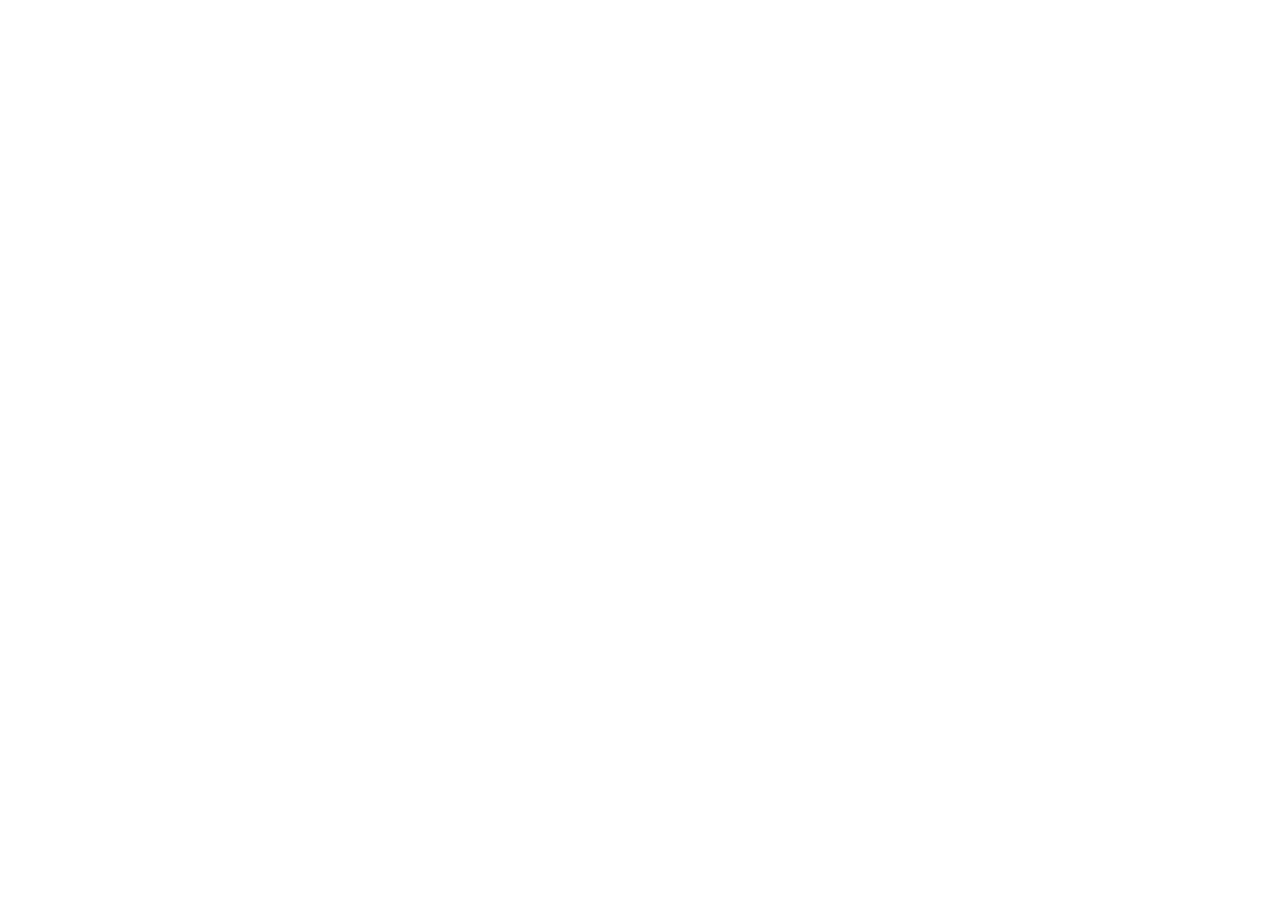
==== index.html @ 88edb633 "Deploy d139bd2" ====
<!doctype html>
<html lang="en">
  <head>
    <meta name="robots" content="noindex, nofollow" />
    <meta charset="UTF-8" />
    <meta name="viewport" content="width=device-width, initial-scale=1.0, viewport-fit=cover" />
    <title>Foster Connect</title>
    <meta
      name="description"
      content="Verified local support for current and former foster youth in Alameda and Contra Costa County — housing, money, school, work, health, and someone to talk to."
    />
    <meta name="theme-color" content="#14322F" />

    <link rel="icon" href="/foster-connect/favicon.svg" type="image/svg+xml" />
    <link rel="apple-touch-icon" href="/foster-connect/favicon.svg" />

    <meta property="og:type" content="website" />
    <meta property="og:title" content="Foster Connect" />
    <meta
      property="og:description"
      content="Verified local support for current and former foster youth. Find what you need, and make a plan that fits your life."
    />
    <meta name="twitter:card" content="summary" />

    <link rel="preconnect" href="https://fonts.googleapis.com" />
    <link rel="preconnect" href="https://fonts.gstatic.com" crossorigin />
    <link
      href="https://fonts.googleapis.com/css2?family=Source+Serif+4:opsz,wght@8..60,600;8..60,700&family=Source+Sans+3:wght@400;500;600;700&family=IBM+Plex+Mono:wght@400;500&display=swap"
      rel="stylesheet"
    />
    <script type="module" crossorigin src="/foster-connect/assets/index-BmGKFUj4.js"></script>
    <link rel="stylesheet" crossorigin href="/foster-connect/assets/index-D9oQ05jF.css">
  </head>
  <body>
    <div id="root-container">
      <div id="root"></div>
    </div>
  </body>
</html>
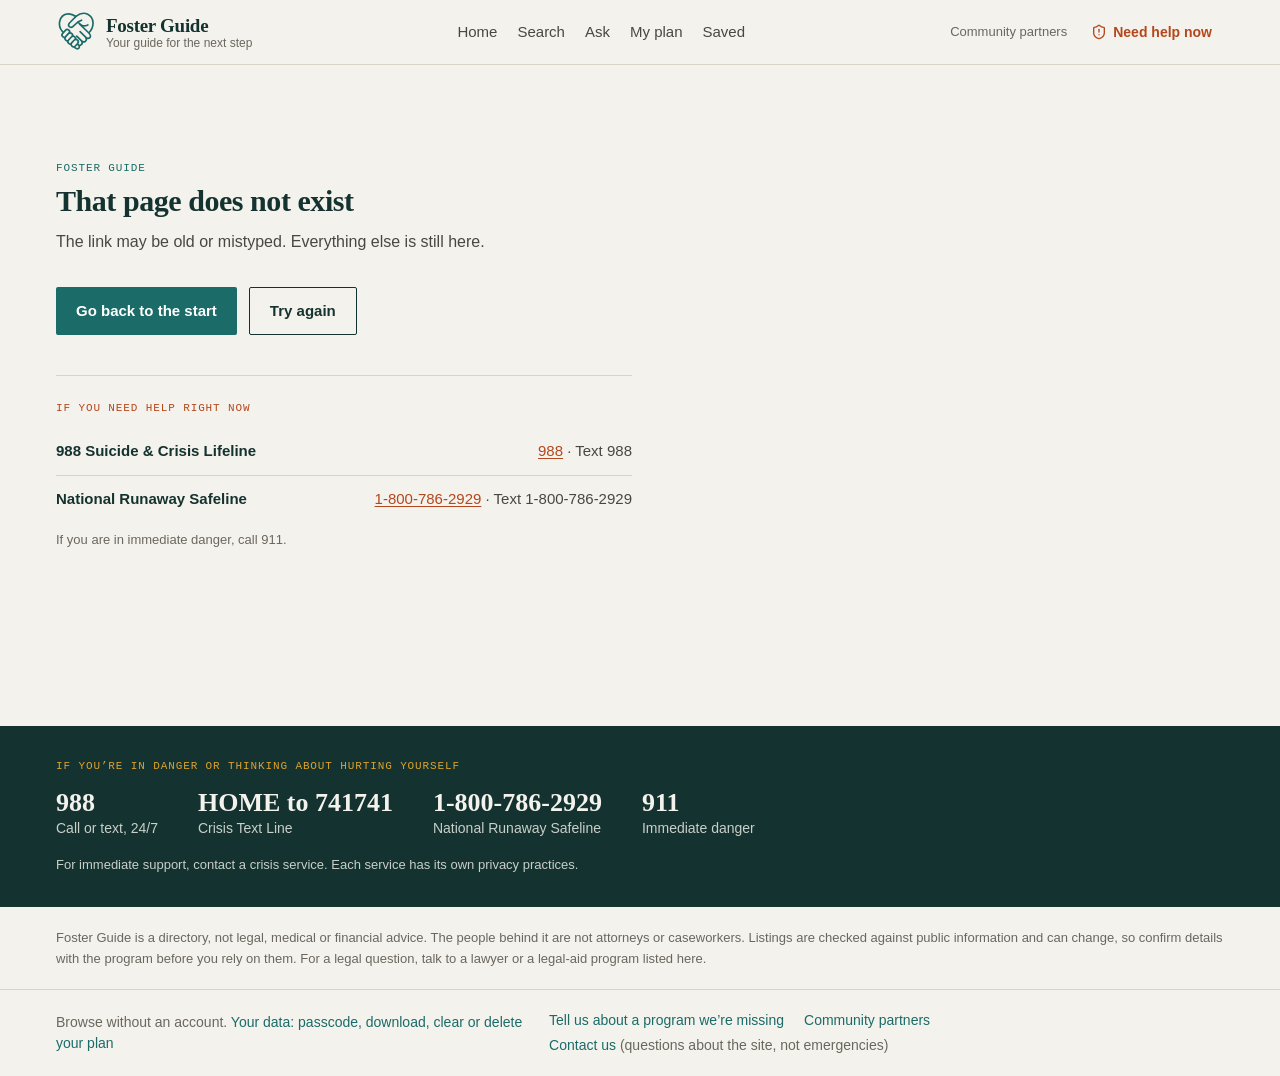
==== commit 65209ff2: "Deploy d40e3b9" ====
--- a/index.html
+++ b/index.html
@@ -1,26 +1,31 @@
 <!doctype html>
 <html lang="en">
   <head>
-    <meta name="robots" content="noindex, nofollow" />
+    <meta http-equiv="Content-Security-Policy" content="default-src 'self'; script-src 'self'; style-src 'self' 'unsafe-inline' https://fonts.googleapis.com; font-src 'self' https://fonts.gstatic.com; img-src 'self' data:; connect-src 'self' https://foster-connect-api.onrender.com; base-uri 'self'; form-action 'self'; object-src 'none'" />
+    <meta name="referrer" content="strict-origin-when-cross-origin" />
     <meta charset="UTF-8" />
     <meta name="viewport" content="width=device-width, initial-scale=1.0, viewport-fit=cover" />
-    <title>Foster Connect</title>
+    <title>Foster Guide — your guide to foster youth resources in the East Bay</title>
     <meta
       name="description"
-      content="Verified local support for current and former foster youth in Alameda and Contra Costa County — housing, money, school, work, health, and someone to talk to."
+      content="Explore local support for current and former foster youth in Alameda and Contra Costa County — housing, money, school, work, health, and someone to talk to."
     />
     <meta name="theme-color" content="#14322F" />
 
-    <link rel="icon" href="/foster-connect/favicon.svg" type="image/svg+xml" />
-    <link rel="apple-touch-icon" href="/foster-connect/favicon.svg" />
+    <link rel="icon" href="/favicon.svg" type="image/svg+xml" />
+    <link rel="apple-touch-icon" href="/favicon.svg" />
 
     <meta property="og:type" content="website" />
-    <meta property="og:title" content="Foster Connect" />
+    <meta property="og:title" content="Foster Guide — support for your next step" />
     <meta
       property="og:description"
-      content="Verified local support for current and former foster youth. Find what you need, and make a plan that fits your life."
+      content="Explore local support for current and former foster youth. Find what you need, and make a plan that fits your life."
     />
-    <meta name="twitter:card" content="summary" />
+    <meta property="og:image" content="https://fosterguide.org/social-card.jpg" />
+    <meta property="og:image:width" content="1200" />
+    <meta property="og:image:height" content="630" />
+    <meta name="twitter:card" content="summary_large_image" />
+    <link rel="canonical" href="https://fosterguide.org/" />
 
     <link rel="preconnect" href="https://fonts.googleapis.com" />
     <link rel="preconnect" href="https://fonts.gstatic.com" crossorigin />
@@ -28,8 +33,8 @@
       href="https://fonts.googleapis.com/css2?family=Source+Serif+4:opsz,wght@8..60,600;8..60,700&family=Source+Sans+3:wght@400;500;600;700&family=IBM+Plex+Mono:wght@400;500&display=swap"
       rel="stylesheet"
     />
-    <script type="module" crossorigin src="/foster-connect/assets/index-BmGKFUj4.js"></script>
-    <link rel="stylesheet" crossorigin href="/foster-connect/assets/index-D9oQ05jF.css">
+    <script type="module" crossorigin src="/assets/index-xhFcfAII.js"></script>
+    <link rel="stylesheet" crossorigin href="/assets/index-ZvveApN-.css">
   </head>
   <body>
     <div id="root-container">
--- a/assets/index-ZvveApN-.css
+++ b/assets/index-ZvveApN-.css
@@ -0,0 +1 @@
+@layer properties{@supports (((-webkit-hyphens:none)) and (not (margin-trim:inline))) or ((-moz-orient:inline) and (not (color:rgb(from red r g b)))){*,:before,:after,::backdrop{--tw-translate-x:0;--tw-translate-y:0;--tw-translate-z:0;--tw-rotate-x:initial;--tw-rotate-y:initial;--tw-rotate-z:initial;--tw-skew-x:initial;--tw-skew-y:initial;--tw-space-y-reverse:0;--tw-divide-y-reverse:0;--tw-border-style:solid;--tw-leading:initial;--tw-font-weight:initial;--tw-tracking:initial;--tw-ordinal:initial;--tw-slashed-zero:initial;--tw-numeric-figure:initial;--tw-numeric-spacing:initial;--tw-numeric-fraction:initial;--tw-shadow:0 0 #0000;--tw-shadow-color:initial;--tw-shadow-alpha:100%;--tw-inset-shadow:0 0 #0000;--tw-inset-shadow-color:initial;--tw-inset-shadow-alpha:100%;--tw-ring-color:initial;--tw-ring-shadow:0 0 #0000;--tw-inset-ring-color:initial;--tw-inset-ring-shadow:0 0 #0000;--tw-ring-inset:initial;--tw-ring-offset-width:0px;--tw-ring-offset-color:#fff;--tw-ring-offset-shadow:0 0 #0000;--tw-outline-style:solid;--tw-blur:initial;--tw-brightness:initial;--tw-contrast:initial;--tw-grayscale:initial;--tw-hue-rotate:initial;--tw-invert:initial;--tw-opacity:initial;--tw-saturate:initial;--tw-sepia:initial;--tw-drop-shadow:initial;--tw-drop-shadow-color:initial;--tw-drop-shadow-alpha:100%;--tw-drop-shadow-size:initial;--tw-duration:initial;--tw-ease:initial;--tw-content:"";--tw-animation-delay:0s;--tw-animation-direction:normal;--tw-animation-duration:initial;--tw-animation-fill-mode:none;--tw-animation-iteration-count:1;--tw-enter-blur:0;--tw-enter-opacity:1;--tw-enter-rotate:0;--tw-enter-scale:1;--tw-enter-translate-x:0;--tw-enter-translate-y:0;--tw-exit-blur:0;--tw-exit-opacity:1;--tw-exit-rotate:0;--tw-exit-scale:1;--tw-exit-translate-x:0;--tw-exit-translate-y:0}}}@layer theme{:root,:host{--color-black:#000;--color-white:#fff;--spacing:.25rem;--container-sm:24rem;--container-md:28rem;--container-lg:32rem;--container-xl:36rem;--text-xs:.75rem;--text-xs--line-height:calc(1 / .75);--text-sm:.875rem;--text-sm--line-height:calc(1.25 / .875);--text-base:1rem;--text-base--line-height: 1.5 ;--text-lg:1.125rem;--text-lg--line-height:calc(1.75 / 1.125);--font-weight-normal:400;--font-weight-medium:500;--font-weight-semibold:600;--font-weight-bold:700;--tracking-tight:-.025em;--tracking-normal:0em;--tracking-wide:.025em;--tracking-widest:.1em;--leading-tight:1.25;--leading-snug:1.375;--leading-relaxed:1.625;--radius-xs:.125rem;--radius-2xl:1rem;--ease-in-out:cubic-bezier(.4, 0, .2, 1);--animate-spin:spin 1s linear infinite;--animate-pulse:pulse 2s cubic-bezier(.4, 0, .6, 1) infinite;--aspect-video:16 / 9;--default-transition-duration:.15s;--default-transition-timing-function:cubic-bezier(.4, 0, .2, 1);--default-font-family:"Source Sans 3", "Helvetica Neue", Arial, ui-sans-serif, sans-serif;--default-mono-font-family:"IBM Plex Mono", "SF Mono", Menlo, monospace;--color-border:var(--border);--color-ground:var(--ground)}}@layer base{*,:after,:before,::backdrop{box-sizing:border-box;border:0 solid;margin:0;padding:0}::file-selector-button{box-sizing:border-box;border:0 solid;margin:0;padding:0}html,:host{-webkit-text-size-adjust:100%;tab-size:4;line-height:1.5;font-family:var(--default-font-family,ui-sans-serif, system-ui, sans-serif, "Apple Color Emoji", "Segoe UI Emoji", "Segoe UI Symbol", "Noto Color Emoji");font-feature-settings:var(--default-font-feature-settings,normal);font-variation-settings:var(--default-font-variation-settings,normal);-webkit-tap-highlight-color:transparent}hr{height:0;color:inherit;border-top-width:1px}abbr:where([title]){-webkit-text-decoration:underline dotted;text-decoration:underline dotted}h1,h2,h3,h4,h5,h6{font-size:inherit;font-weight:inherit}a{color:inherit;-webkit-text-decoration:inherit;text-decoration:inherit}b,strong{font-weight:bolder}code,kbd,samp,pre{font-family:var(--default-mono-font-family,ui-monospace, SFMono-Regular, Menlo, Monaco, Consolas, "Liberation Mono", "Courier New", monospace);font-feature-settings:var(--default-mono-font-feature-settings,normal);font-variation-settings:var(--default-mono-font-variation-settings,normal);font-size:1em}small{font-size:80%}sub,sup{vertical-align:baseline;font-size:75%;line-height:0;position:relative}sub{bottom:-.25em}sup{top:-.5em}table{text-indent:0;border-color:inherit;border-collapse:collapse}:-moz-focusring{outline:auto}progress{vertical-align:baseline}summary{display:list-item}ol,ul,menu{list-style:none}img,svg,video,canvas,audio,iframe,embed,object{vertical-align:middle;display:block}img,video{max-width:100%;height:auto}button,input,select,optgroup,textarea{font:inherit;font-feature-settings:inherit;font-variation-settings:inherit;letter-spacing:inherit;color:inherit;opacity:1;background-color:#0000;border-radius:0}::file-selector-button{font:inherit;font-feature-settings:inherit;font-variation-settings:inherit;letter-spacing:inherit;color:inherit;opacity:1;background-color:#0000;border-radius:0}:where(select:is([multiple],[size])) optgroup{font-weight:bolder}:where(select:is([multiple],[size])) optgroup option{padding-inline-start:20px}::file-selector-button{margin-inline-end:4px}::placeholder{opacity:1}@supports (not ((-webkit-appearance:-apple-pay-button))) or (contain-intrinsic-size:1px){::placeholder{color:currentColor}@supports (color:color-mix(in lab,red,red)){::placeholder{color:color-mix(in oklab,currentcolor 50%,transparent)}}}textarea{resize:vertical}::-webkit-search-decoration{-webkit-appearance:none}::-webkit-date-and-time-value{min-height:1lh;text-align:inherit}::-webkit-datetime-edit{display:inline-flex}::-webkit-datetime-edit-fields-wrapper{padding:0}::-webkit-datetime-edit{padding-block:0}::-webkit-datetime-edit-year-field{padding-block:0}::-webkit-datetime-edit-month-field{padding-block:0}::-webkit-datetime-edit-day-field{padding-block:0}::-webkit-datetime-edit-hour-field{padding-block:0}::-webkit-datetime-edit-minute-field{padding-block:0}::-webkit-datetime-edit-second-field{padding-block:0}::-webkit-datetime-edit-millisecond-field{padding-block:0}::-webkit-datetime-edit-meridiem-field{padding-block:0}::-webkit-calendar-picker-indicator{line-height:1}:-moz-ui-invalid{box-shadow:none}button,input:where([type=button],[type=reset],[type=submit]){appearance:button}::file-selector-button{appearance:button}::-webkit-inner-spin-button{height:auto}::-webkit-outer-spin-button{height:auto}[hidden]:where(:not([hidden=until-found])){display:none!important}*{border-color:var(--border);outline-color:var(--ring)}@supports (color:color-mix(in lab,red,red)){*{outline-color:color-mix(in oklab,var(--ring) 50%,transparent)}}html{color-scheme:light}html.dark{color-scheme:dark}body{background-color:var(--background);color:var(--foreground);-webkit-font-smoothing:antialiased;-moz-osx-font-smoothing:grayscale;font-family:"Source Sans 3",Helvetica Neue,Arial,sans-serif;font-size:16px;line-height:1.5}h1,h2,h3,h4,h5,h6{letter-spacing:-.015em;color:var(--ink);text-wrap:pretty;font-family:"Source Serif 4",Georgia,serif;font-weight:700;line-height:1.08}input,textarea,select{font-size:16px}.tabular{font-variant-numeric:tabular-nums}}@layer components;@layer utilities{.\@container\/card-header{container:card-header/inline-size}.pointer-events-none{pointer-events:none}.collapse{visibility:collapse}.invisible{visibility:hidden}.visible{visibility:visible}.sr-only{clip-path:inset(50%);white-space:nowrap;border-width:0;width:1px;height:1px;margin:-1px;padding:0;position:absolute;overflow:hidden}.absolute{position:absolute}.fixed{position:fixed}.relative{position:relative}.static{position:static}.sticky{position:sticky}.inset-0{inset:calc(var(--spacing) * 0)}.inset-x-0{inset-inline:calc(var(--spacing) * 0)}.inset-y-0{inset-block:calc(var(--spacing) * 0)}.start{inset-inline-start:var(--spacing)}.end{inset-inline-end:var(--spacing)}.-top-12{top:calc(var(--spacing) * -12)}.top-0{top:calc(var(--spacing) * 0)}.top-1\.5{top:calc(var(--spacing) * 1.5)}.top-1\/2{top:50%}.top-3\.5{top:calc(var(--spacing) * 3.5)}.top-4{top:calc(var(--spacing) * 4)}.top-\[1px\]{top:1px}.top-\[50\%\]{top:50%}.top-\[60\%\]{top:60%}.top-full{top:100%}.-right-12{right:calc(var(--spacing) * -12)}.right-0{right:calc(var(--spacing) * 0)}.right-1{right:calc(var(--spacing) * 1)}.right-2{right:calc(var(--spacing) * 2)}.right-3{right:calc(var(--spacing) * 3)}.right-4{right:calc(var(--spacing) * 4)}.-bottom-12{bottom:calc(var(--spacing) * -12)}.bottom-0{bottom:calc(var(--spacing) * 0)}.bottom-\[72px\]{bottom:72px}.bottom-\[80px\]{bottom:80px}.-left-12{left:calc(var(--spacing) * -12)}.left-0{left:calc(var(--spacing) * 0)}.left-1\/2{left:50%}.left-2{left:calc(var(--spacing) * 2)}.left-3{left:calc(var(--spacing) * 3)}.left-\[50\%\]{left:50%}.isolate{isolation:isolate}.z-10{z-index:10}.z-20{z-index:20}.z-40{z-index:40}.z-50{z-index:50}.z-\[1\]{z-index:1}.z-\[110\]{z-index:110}.z-\[120\]{z-index:120}.col-span-2{grid-column:span 2/span 2}.col-start-2{grid-column-start:2}.row-span-2{grid-row:span 2/span 2}.row-start-1{grid-row-start:1}.container{width:100%}@media(min-width:40rem){.container{max-width:40rem}}@media(min-width:48rem){.container{max-width:48rem}}@media(min-width:64rem){.container{max-width:64rem}}@media(min-width:80rem){.container{max-width:80rem}}@media(min-width:96rem){.container{max-width:96rem}}.-m-3{margin:calc(var(--spacing) * -3)}.m-auto{margin:auto}.-mx-1{margin-inline:calc(var(--spacing) * -1)}.-mx-2{margin-inline:calc(var(--spacing) * -2)}.-mx-6{margin-inline:calc(var(--spacing) * -6)}.mx-2{margin-inline:calc(var(--spacing) * 2)}.mx-3\.5{margin-inline:calc(var(--spacing) * 3.5)}.mx-auto{margin-inline:auto}.my-0\.5{margin-block:calc(var(--spacing) * .5)}.my-1{margin-block:calc(var(--spacing) * 1)}.-mt-1{margin-top:calc(var(--spacing) * -1)}.-mt-2{margin-top:calc(var(--spacing) * -2)}.-mt-4{margin-top:calc(var(--spacing) * -4)}.mt-0\.5{margin-top:calc(var(--spacing) * .5)}.mt-1{margin-top:calc(var(--spacing) * 1)}.mt-1\.5{margin-top:calc(var(--spacing) * 1.5)}.mt-2{margin-top:calc(var(--spacing) * 2)}.mt-2\.5{margin-top:calc(var(--spacing) * 2.5)}.mt-3{margin-top:calc(var(--spacing) * 3)}.mt-3\.5{margin-top:calc(var(--spacing) * 3.5)}.mt-4{margin-top:calc(var(--spacing) * 4)}.mt-5{margin-top:calc(var(--spacing) * 5)}.mt-6{margin-top:calc(var(--spacing) * 6)}.mt-7{margin-top:calc(var(--spacing) * 7)}.mt-8{margin-top:calc(var(--spacing) * 8)}.mt-9{margin-top:calc(var(--spacing) * 9)}.mt-10{margin-top:calc(var(--spacing) * 10)}.mt-12{margin-top:calc(var(--spacing) * 12)}.mt-16{margin-top:calc(var(--spacing) * 16)}.mt-auto{margin-top:auto}.-mr-1{margin-right:calc(var(--spacing) * -1)}.-mr-2{margin-right:calc(var(--spacing) * -2)}.mb-1\.5{margin-bottom:calc(var(--spacing) * 1.5)}.mb-2{margin-bottom:calc(var(--spacing) * 2)}.mb-4{margin-bottom:calc(var(--spacing) * 4)}.-ml-2{margin-left:calc(var(--spacing) * -2)}.-ml-4{margin-left:calc(var(--spacing) * -4)}.ml-1{margin-left:calc(var(--spacing) * 1)}.ml-1\.5{margin-left:calc(var(--spacing) * 1.5)}.ml-auto{margin-left:auto}.line-clamp-1{-webkit-line-clamp:1;-webkit-box-orient:vertical;display:-webkit-box;overflow:hidden}.line-clamp-3{-webkit-line-clamp:3;-webkit-box-orient:vertical;display:-webkit-box;overflow:hidden}.block{display:block}.flex{display:flex}.grid{display:grid}.hidden{display:none}.inline{display:inline}.inline-block{display:inline-block}.inline-flex{display:inline-flex}.table{display:table}.table-caption{display:table-caption}.table-cell{display:table-cell}.table-row{display:table-row}.field-sizing-content{field-sizing:content}.aspect-square{aspect-ratio:1}.aspect-video{aspect-ratio:var(--aspect-video)}.size-\(--cell-size\){width:var(--cell-size);height:var(--cell-size)}.size-1\.5{width:calc(var(--spacing) * 1.5);height:calc(var(--spacing) * 1.5)}.size-2{width:calc(var(--spacing) * 2);height:calc(var(--spacing) * 2)}.size-2\.5{width:calc(var(--spacing) * 2.5);height:calc(var(--spacing) * 2.5)}.size-3{width:calc(var(--spacing) * 3);height:calc(var(--spacing) * 3)}.size-3\.5{width:calc(var(--spacing) * 3.5);height:calc(var(--spacing) * 3.5)}.size-4{width:calc(var(--spacing) * 4);height:calc(var(--spacing) * 4)}.size-5{width:calc(var(--spacing) * 5);height:calc(var(--spacing) * 5)}.size-6{width:calc(var(--spacing) * 6);height:calc(var(--spacing) * 6)}.size-7{width:calc(var(--spacing) * 7);height:calc(var(--spacing) * 7)}.size-8{width:calc(var(--spacing) * 8);height:calc(var(--spacing) * 8)}.size-9{width:calc(var(--spacing) * 9);height:calc(var(--spacing) * 9)}.size-10{width:calc(var(--spacing) * 10);height:calc(var(--spacing) * 10)}.size-11{width:calc(var(--spacing) * 11);height:calc(var(--spacing) * 11)}.size-\[18px\]{width:18px;height:18px}.size-\[22px\]{width:22px;height:22px}.size-auto{width:auto;height:auto}.size-full{width:100%;height:100%}.h-\(--cell-size\){height:var(--cell-size)}.h-1{height:calc(var(--spacing) * 1)}.h-1\.5{height:calc(var(--spacing) * 1.5)}.h-2{height:calc(var(--spacing) * 2)}.h-2\.5{height:calc(var(--spacing) * 2.5)}.h-3{height:calc(var(--spacing) * 3)}.h-4{height:calc(var(--spacing) * 4)}.h-5{height:calc(var(--spacing) * 5)}.h-6{height:calc(var(--spacing) * 6)}.h-7{height:calc(var(--spacing) * 7)}.h-8{height:calc(var(--spacing) * 8)}.h-9{height:calc(var(--spacing) * 9)}.h-10{height:calc(var(--spacing) * 10)}.h-11{height:calc(var(--spacing) * 11)}.h-12{height:calc(var(--spacing) * 12)}.h-13{height:calc(var(--spacing) * 13)}.h-14{height:calc(var(--spacing) * 14)}.h-\[1\.15rem\]{height:1.15rem}.h-\[52px\]{height:52px}.h-\[104px\]{height:104px}.h-\[calc\(100\%-1px\)\]{height:calc(100% - 1px)}.h-\[var\(--radix-navigation-menu-viewport-height\)\]{height:var(--radix-navigation-menu-viewport-height)}.h-\[var\(--radix-select-trigger-height\)\]{height:var(--radix-select-trigger-height)}.h-auto{height:auto}.h-full{height:100%}.h-px{height:1px}.h-svh{height:100svh}.max-h-\(--radix-context-menu-content-available-height\){max-height:var(--radix-context-menu-content-available-height)}.max-h-\(--radix-dropdown-menu-content-available-height\){max-height:var(--radix-dropdown-menu-content-available-height)}.max-h-\(--radix-select-content-available-height\){max-height:var(--radix-select-content-available-height)}.max-h-\[92vh\]{max-height:92vh}.max-h-\[300px\]{max-height:300px}.min-h-0{min-height:calc(var(--spacing) * 0)}.min-h-4{min-height:calc(var(--spacing) * 4)}.min-h-8{min-height:calc(var(--spacing) * 8)}.min-h-9{min-height:calc(var(--spacing) * 9)}.min-h-10{min-height:calc(var(--spacing) * 10)}.min-h-11{min-height:calc(var(--spacing) * 11)}.min-h-12{min-height:calc(var(--spacing) * 12)}.min-h-16{min-height:calc(var(--spacing) * 16)}.min-h-20{min-height:calc(var(--spacing) * 20)}.min-h-24{min-height:calc(var(--spacing) * 24)}.min-h-28{min-height:calc(var(--spacing) * 28)}.min-h-\[52px\]{min-height:52px}.min-h-\[56px\]{min-height:56px}.min-h-\[60vh\]{min-height:60vh}.min-h-\[72px\]{min-height:72px}.min-h-\[calc\(100vh-37px\)\]{min-height:calc(100vh - 37px)}.min-h-\[calc\(100vh-260px\)\]{min-height:calc(100vh - 260px)}.min-h-screen{min-height:100vh}.min-h-svh{min-height:100svh}.w-\(--cell-size\){width:var(--cell-size)}.w-\(--sidebar-width\){width:var(--sidebar-width)}.w-0{width:calc(var(--spacing) * 0)}.w-1{width:calc(var(--spacing) * 1)}.w-2{width:calc(var(--spacing) * 2)}.w-2\.5{width:calc(var(--spacing) * 2.5)}.w-3{width:calc(var(--spacing) * 3)}.w-3\/4{width:75%}.w-4{width:calc(var(--spacing) * 4)}.w-5{width:calc(var(--spacing) * 5)}.w-8{width:calc(var(--spacing) * 8)}.w-9{width:calc(var(--spacing) * 9)}.w-12{width:calc(var(--spacing) * 12)}.w-24{width:calc(var(--spacing) * 24)}.w-60{width:calc(var(--spacing) * 60)}.w-64{width:calc(var(--spacing) * 64)}.w-72{width:calc(var(--spacing) * 72)}.w-\[100px\]{width:100px}.w-\[calc\(100\%\+8px\)\]{width:calc(100% + 8px)}.w-\[calc\(100\%\+16px\)\]{width:calc(100% + 16px)}.w-auto{width:auto}.w-fit{width:fit-content}.w-full{width:100%}.w-max{width:max-content}.w-px{width:1px}.max-w-\(--skeleton-width\){max-width:var(--skeleton-width)}.max-w-\[18ch\]{max-width:18ch}.max-w-\[40ch\]{max-width:40ch}.max-w-\[48ch\]{max-width:48ch}.max-w-\[52ch\]{max-width:52ch}.max-w-\[60ch\]{max-width:60ch}.max-w-\[62ch\]{max-width:62ch}.max-w-\[64ch\]{max-width:64ch}.max-w-\[68ch\]{max-width:68ch}.max-w-\[70ch\]{max-width:70ch}.max-w-\[72ch\]{max-width:72ch}.max-w-\[88\%\]{max-width:88%}.max-w-\[92\%\]{max-width:92%}.max-w-\[420px\]{max-width:420px}.max-w-\[560px\]{max-width:560px}.max-w-\[620px\]{max-width:620px}.max-w-\[640px\]{max-width:640px}.max-w-\[720px\]{max-width:720px}.max-w-\[760px\]{max-width:760px}.max-w-\[1088px\]{max-width:1088px}.max-w-\[calc\(100\%-2rem\)\]{max-width:calc(100% - 2rem)}.max-w-max{max-width:max-content}.max-w-md{max-width:var(--container-md)}.max-w-xl{max-width:var(--container-xl)}.min-w-\(--cell-size\){min-width:var(--cell-size)}.min-w-0{min-width:calc(var(--spacing) * 0)}.min-w-5{min-width:calc(var(--spacing) * 5)}.min-w-8{min-width:calc(var(--spacing) * 8)}.min-w-9{min-width:calc(var(--spacing) * 9)}.min-w-10{min-width:calc(var(--spacing) * 10)}.min-w-\[8rem\]{min-width:8rem}.min-w-\[12rem\]{min-width:12rem}.min-w-\[var\(--radix-select-trigger-width\)\]{min-width:var(--radix-select-trigger-width)}.flex-1{flex:1}.shrink-0{flex-shrink:0}.grow{flex-grow:1}.grow-0{flex-grow:0}.basis-full{flex-basis:100%}.caption-bottom{caption-side:bottom}.border-collapse{border-collapse:collapse}.origin-\(--radix-context-menu-content-transform-origin\){transform-origin:var(--radix-context-menu-content-transform-origin)}.origin-\(--radix-dropdown-menu-content-transform-origin\){transform-origin:var(--radix-dropdown-menu-content-transform-origin)}.origin-\(--radix-hover-card-content-transform-origin\){transform-origin:var(--radix-hover-card-content-transform-origin)}.origin-\(--radix-menubar-content-transform-origin\){transform-origin:var(--radix-menubar-content-transform-origin)}.origin-\(--radix-popover-content-transform-origin\){transform-origin:var(--radix-popover-content-transform-origin)}.origin-\(--radix-select-content-transform-origin\){transform-origin:var(--radix-select-content-transform-origin)}.origin-\(--radix-tooltip-content-transform-origin\){transform-origin:var(--radix-tooltip-content-transform-origin)}.-translate-x-1\/2{--tw-translate-x: -50% ;translate:var(--tw-translate-x) var(--tw-translate-y)}.-translate-x-px{--tw-translate-x:-1px;translate:var(--tw-translate-x) var(--tw-translate-y)}.translate-x-\[-50\%\]{--tw-translate-x:-50%;translate:var(--tw-translate-x) var(--tw-translate-y)}.translate-x-px{--tw-translate-x:1px;translate:var(--tw-translate-x) var(--tw-translate-y)}.-translate-y-1\/2{--tw-translate-y: -50% ;translate:var(--tw-translate-x) var(--tw-translate-y)}.translate-y-0\.5{--tw-translate-y:calc(var(--spacing) * .5);translate:var(--tw-translate-x) var(--tw-translate-y)}.translate-y-\[-50\%\]{--tw-translate-y:-50%;translate:var(--tw-translate-x) var(--tw-translate-y)}.translate-y-\[calc\(-50\%_-_2px\)\]{--tw-translate-y: calc(-50% - 2px) ;translate:var(--tw-translate-x) var(--tw-translate-y)}.rotate-45{rotate:45deg}.rotate-90{rotate:90deg}.rotate-180{rotate:180deg}.transform{transform:var(--tw-rotate-x,) var(--tw-rotate-y,) var(--tw-rotate-z,) var(--tw-skew-x,) var(--tw-skew-y,)}.animate-caret-blink{animation:1.25s ease-out infinite caret-blink}.animate-in{animation:enter var(--tw-animation-duration,var(--tw-duration,.15s))var(--tw-ease,ease)var(--tw-animation-delay,0s)var(--tw-animation-iteration-count,1)var(--tw-animation-direction,normal)var(--tw-animation-fill-mode,none)}.animate-pulse{animation:var(--animate-pulse)}.animate-spin{animation:var(--animate-spin)}.cursor-default{cursor:default}.cursor-pointer{cursor:pointer}.touch-none{touch-action:none}.scroll-my-1{scroll-margin-block:calc(var(--spacing) * 1)}.scroll-py-1{scroll-padding-block:calc(var(--spacing) * 1)}.list-decimal{list-style-type:decimal}.list-disc{list-style-type:disc}.list-none{list-style-type:none}.auto-rows-min{grid-auto-rows:min-content}.grid-cols-2{grid-template-columns:repeat(2,minmax(0,1fr))}.grid-cols-\[0_1fr\]{grid-template-columns:0 1fr}.grid-cols-\[1fr_150px_140px_150px\]{grid-template-columns:1fr 150px 140px 150px}.grid-cols-\[1fr_auto\]{grid-template-columns:1fr auto}.grid-cols-\[24px_1fr\]{grid-template-columns:24px 1fr}.grid-cols-\[28px_1fr\]{grid-template-columns:28px 1fr}.grid-cols-\[140px_1fr_48px\]{grid-template-columns:140px 1fr 48px}.grid-cols-\[200px_1fr_56px_56px_56px_72px\]{grid-template-columns:200px 1fr 56px 56px 56px 72px}.grid-rows-\[auto_auto\]{grid-template-rows:auto auto}.flex-col{flex-direction:column}.flex-col-reverse{flex-direction:column-reverse}.flex-row{flex-direction:row}.flex-wrap{flex-wrap:wrap}.items-baseline{align-items:baseline}.items-center{align-items:center}.items-end{align-items:flex-end}.items-start{align-items:flex-start}.items-stretch{align-items:stretch}.justify-between{justify-content:space-between}.justify-center{justify-content:center}.justify-end{justify-content:flex-end}.justify-start{justify-content:flex-start}.justify-items-start{justify-items:start}.gap-0\.5{gap:calc(var(--spacing) * .5)}.gap-1{gap:calc(var(--spacing) * 1)}.gap-1\.5{gap:calc(var(--spacing) * 1.5)}.gap-2{gap:calc(var(--spacing) * 2)}.gap-2\.5{gap:calc(var(--spacing) * 2.5)}.gap-3{gap:calc(var(--spacing) * 3)}.gap-4{gap:calc(var(--spacing) * 4)}.gap-5{gap:calc(var(--spacing) * 5)}.gap-6{gap:calc(var(--spacing) * 6)}.gap-7{gap:calc(var(--spacing) * 7)}.gap-8{gap:calc(var(--spacing) * 8)}.gap-9{gap:calc(var(--spacing) * 9)}.gap-10{gap:calc(var(--spacing) * 10)}.gap-12{gap:calc(var(--spacing) * 12)}:where(.space-y-0\.5>:not(:last-child)){--tw-space-y-reverse:0;margin-block-start:calc(calc(var(--spacing) * .5) * var(--tw-space-y-reverse));margin-block-end:calc(calc(var(--spacing) * .5) * calc(1 - var(--tw-space-y-reverse)))}:where(.space-y-2>:not(:last-child)){--tw-space-y-reverse:0;margin-block-start:calc(calc(var(--spacing) * 2) * var(--tw-space-y-reverse));margin-block-end:calc(calc(var(--spacing) * 2) * calc(1 - var(--tw-space-y-reverse)))}:where(.space-y-2\.5>:not(:last-child)){--tw-space-y-reverse:0;margin-block-start:calc(calc(var(--spacing) * 2.5) * var(--tw-space-y-reverse));margin-block-end:calc(calc(var(--spacing) * 2.5) * calc(1 - var(--tw-space-y-reverse)))}:where(.space-y-3>:not(:last-child)){--tw-space-y-reverse:0;margin-block-start:calc(calc(var(--spacing) * 3) * var(--tw-space-y-reverse));margin-block-end:calc(calc(var(--spacing) * 3) * calc(1 - var(--tw-space-y-reverse)))}:where(.space-y-4>:not(:last-child)){--tw-space-y-reverse:0;margin-block-start:calc(calc(var(--spacing) * 4) * var(--tw-space-y-reverse));margin-block-end:calc(calc(var(--spacing) * 4) * calc(1 - var(--tw-space-y-reverse)))}:where(.space-y-5>:not(:last-child)){--tw-space-y-reverse:0;margin-block-start:calc(calc(var(--spacing) * 5) * var(--tw-space-y-reverse));margin-block-end:calc(calc(var(--spacing) * 5) * calc(1 - var(--tw-space-y-reverse)))}.gap-x-3{column-gap:calc(var(--spacing) * 3)}.gap-x-4{column-gap:calc(var(--spacing) * 4)}.gap-x-5{column-gap:calc(var(--spacing) * 5)}.gap-x-10{column-gap:calc(var(--spacing) * 10)}.gap-y-0\.5{row-gap:calc(var(--spacing) * .5)}.gap-y-1{row-gap:calc(var(--spacing) * 1)}.gap-y-1\.5{row-gap:calc(var(--spacing) * 1.5)}.gap-y-4{row-gap:calc(var(--spacing) * 4)}:where(.divide-y>:not(:last-child)){--tw-divide-y-reverse:0;border-bottom-style:var(--tw-border-style);border-top-style:var(--tw-border-style);border-top-width:calc(1px * var(--tw-divide-y-reverse));border-bottom-width:calc(1px * calc(1 - var(--tw-divide-y-reverse)))}:where(.divide-rule>:not(:last-child)){border-color:var(--rule)}:where(.divide-rule-soft>:not(:last-child)){border-color:var(--rule-soft)}.self-start{align-self:flex-start}.justify-self-end{justify-self:flex-end}.truncate{text-overflow:ellipsis;white-space:nowrap;overflow:hidden}.overflow-auto{overflow:auto}.overflow-hidden{overflow:hidden}.overflow-x-auto{overflow-x:auto}.overflow-x-hidden{overflow-x:hidden}.overflow-y-auto{overflow-y:auto}.overscroll-contain{overscroll-behavior:contain}.rounded{border-radius:.25rem}.rounded-\[2px\]{border-radius:2px}.rounded-\[4px\]{border-radius:4px}.rounded-\[12px_12px_2px_12px\]{border-radius:12px 12px 2px}.rounded-\[12px_12px_12px_2px\]{border-radius:12px 12px 12px 2px}.rounded-\[inherit\]{border-radius:inherit}.rounded-full{border-radius:3.40282e38px}.rounded-lg{border-radius:var(--radius)}.rounded-md{border-radius:calc(var(--radius) - 4px)}.rounded-none{border-radius:0}.rounded-sm{border-radius:calc(var(--radius) - 10px)}.rounded-xl{border-radius:calc(var(--radius) + 4px)}.rounded-xs{border-radius:var(--radius-xs)}.rounded-t-2xl{border-top-left-radius:var(--radius-2xl);border-top-right-radius:var(--radius-2xl)}.rounded-l-md{border-top-left-radius:calc(var(--radius) - 4px);border-bottom-left-radius:calc(var(--radius) - 4px)}.rounded-tl-sm{border-top-left-radius:calc(var(--radius) - 10px)}.rounded-r-md{border-top-right-radius:calc(var(--radius) - 4px);border-bottom-right-radius:calc(var(--radius) - 4px)}.border{border-style:var(--tw-border-style);border-width:1px}.border-\[1\.5px\]{border-style:var(--tw-border-style);border-width:1.5px}.border-y{border-block-style:var(--tw-border-style);border-block-width:1px}.border-t{border-top-style:var(--tw-border-style);border-top-width:1px}.border-r{border-right-style:var(--tw-border-style);border-right-width:1px}.border-b{border-bottom-style:var(--tw-border-style);border-bottom-width:1px}.border-b-2{border-bottom-style:var(--tw-border-style);border-bottom-width:2px}.border-l{border-left-style:var(--tw-border-style);border-left-width:1px}.border-dashed{--tw-border-style:dashed;border-style:dashed}.border-\(--color-border\){border-color:var(--color-border)}.border-border\/50{border-color:var(--border)}@supports (color:color-mix(in lab,red,red)){.border-border\/50{border-color:color-mix(in oklab,var(--border) 50%,transparent)}}.border-brand{border-color:var(--brand)}.border-brand-soft{border-color:var(--brand-soft)}.border-brand\/40{border-color:var(--brand)}@supports (color:color-mix(in lab,red,red)){.border-brand\/40{border-color:color-mix(in oklab,var(--brand) 40%,transparent)}}.border-crisis\/25{border-color:var(--crisis)}@supports (color:color-mix(in lab,red,red)){.border-crisis\/25{border-color:color-mix(in oklab,var(--crisis) 25%,transparent)}}.border-crisis\/30{border-color:var(--crisis)}@supports (color:color-mix(in lab,red,red)){.border-crisis\/30{border-color:color-mix(in oklab,var(--crisis) 30%,transparent)}}.border-crisis\/40{border-color:var(--crisis)}@supports (color:color-mix(in lab,red,red)){.border-crisis\/40{border-color:color-mix(in oklab,var(--crisis) 40%,transparent)}}.border-ink{border-color:var(--ink)}.border-input{border-color:var(--input)}.border-primary{border-color:var(--primary)}.border-rule{border-color:var(--rule)}.border-rule-soft{border-color:var(--rule-soft)}.border-sidebar-border{border-color:var(--sidebar-border)}.border-transparent{border-color:#0000}.border-t-transparent{border-top-color:#0000}.border-l-transparent{border-left-color:#0000}.bg-\(--color-bg\){background-color:var(--color-bg)}.bg-accent{background-color:var(--accent)}.bg-background{background-color:var(--background)}.bg-black\/50{background-color:#00000080}@supports (color:color-mix(in lab,red,red)){.bg-black\/50{background-color:color-mix(in oklab,var(--color-black) 50%,transparent)}}.bg-border{background-color:var(--border)}.bg-brand{background-color:var(--brand)}.bg-brand-deep,.bg-brand-deep\/55{background-color:var(--brand-deep)}@supports (color:color-mix(in lab,red,red)){.bg-brand-deep\/55{background-color:color-mix(in oklab,var(--brand-deep) 55%,transparent)}}.bg-brand-soft,.bg-brand-soft\/40{background-color:var(--brand-soft)}@supports (color:color-mix(in lab,red,red)){.bg-brand-soft\/40{background-color:color-mix(in oklab,var(--brand-soft) 40%,transparent)}}.bg-brand-soft\/50{background-color:var(--brand-soft)}@supports (color:color-mix(in lab,red,red)){.bg-brand-soft\/50{background-color:color-mix(in oklab,var(--brand-soft) 50%,transparent)}}.bg-card{background-color:var(--card)}.bg-crisis{background-color:var(--crisis)}.bg-crisis-soft{background-color:var(--crisis-soft)}.bg-destructive{background-color:var(--destructive)}.bg-foreground{background-color:var(--foreground)}.bg-green{background-color:var(--green)}.bg-green-soft{background-color:var(--green-soft)}.bg-ground{background-color:var(--ground)}.bg-ink{background-color:var(--ink)}.bg-muted,.bg-muted\/50{background-color:var(--muted)}@supports (color:color-mix(in lab,red,red)){.bg-muted\/50{background-color:color-mix(in oklab,var(--muted) 50%,transparent)}}.bg-popover{background-color:var(--popover)}.bg-primary,.bg-primary\/20{background-color:var(--primary)}@supports (color:color-mix(in lab,red,red)){.bg-primary\/20{background-color:color-mix(in oklab,var(--primary) 20%,transparent)}}.bg-rule{background-color:var(--rule)}.bg-sand{background-color:var(--sand)}.bg-sand-soft{background-color:var(--sand-soft)}.bg-secondary{background-color:var(--secondary)}.bg-sidebar{background-color:var(--sidebar)}.bg-sidebar-border{background-color:var(--sidebar-border)}.bg-sunk{background-color:var(--sunk)}.bg-surface{background-color:var(--surface)}.bg-transparent{background-color:#0000}.fill-current{fill:currentColor}.fill-foreground{fill:var(--foreground)}.fill-primary{fill:var(--primary)}.p-0{padding:calc(var(--spacing) * 0)}.p-1{padding:calc(var(--spacing) * 1)}.p-2{padding:calc(var(--spacing) * 2)}.p-3{padding:calc(var(--spacing) * 3)}.p-4{padding:calc(var(--spacing) * 4)}.p-5{padding:calc(var(--spacing) * 5)}.p-6{padding:calc(var(--spacing) * 6)}.p-8{padding:calc(var(--spacing) * 8)}.p-10{padding:calc(var(--spacing) * 10)}.p-\[3px\]{padding:3px}.p-px{padding:1px}.px-\(--cell-size\){padding-inline:var(--cell-size)}.px-0{padding-inline:calc(var(--spacing) * 0)}.px-1{padding-inline:calc(var(--spacing) * 1)}.px-1\.5{padding-inline:calc(var(--spacing) * 1.5)}.px-2{padding-inline:calc(var(--spacing) * 2)}.px-2\.5{padding-inline:calc(var(--spacing) * 2.5)}.px-3{padding-inline:calc(var(--spacing) * 3)}.px-3\.5{padding-inline:calc(var(--spacing) * 3.5)}.px-4{padding-inline:calc(var(--spacing) * 4)}.px-5{padding-inline:calc(var(--spacing) * 5)}.px-6{padding-inline:calc(var(--spacing) * 6)}.px-\[18px\]{padding-inline:18px}.py-0\.5{padding-block:calc(var(--spacing) * .5)}.py-1{padding-block:calc(var(--spacing) * 1)}.py-1\.5{padding-block:calc(var(--spacing) * 1.5)}.py-2{padding-block:calc(var(--spacing) * 2)}.py-2\.5{padding-block:calc(var(--spacing) * 2.5)}.py-3{padding-block:calc(var(--spacing) * 3)}.py-3\.5{padding-block:calc(var(--spacing) * 3.5)}.py-4{padding-block:calc(var(--spacing) * 4)}.py-5{padding-block:calc(var(--spacing) * 5)}.py-6{padding-block:calc(var(--spacing) * 6)}.py-8{padding-block:calc(var(--spacing) * 8)}.py-10{padding-block:calc(var(--spacing) * 10)}.py-16{padding-block:calc(var(--spacing) * 16)}.pt-0{padding-top:calc(var(--spacing) * 0)}.pt-0\.5{padding-top:calc(var(--spacing) * .5)}.pt-1{padding-top:calc(var(--spacing) * 1)}.pt-2{padding-top:calc(var(--spacing) * 2)}.pt-3{padding-top:calc(var(--spacing) * 3)}.pt-4{padding-top:calc(var(--spacing) * 4)}.pt-5{padding-top:calc(var(--spacing) * 5)}.pt-6{padding-top:calc(var(--spacing) * 6)}.pt-8{padding-top:calc(var(--spacing) * 8)}.pt-14{padding-top:calc(var(--spacing) * 14)}.pr-1{padding-right:calc(var(--spacing) * 1)}.pr-1\.5{padding-right:calc(var(--spacing) * 1.5)}.pr-2{padding-right:calc(var(--spacing) * 2)}.pr-2\.5{padding-right:calc(var(--spacing) * 2.5)}.pr-8{padding-right:calc(var(--spacing) * 8)}.pb-1{padding-bottom:calc(var(--spacing) * 1)}.pb-2{padding-bottom:calc(var(--spacing) * 2)}.pb-3{padding-bottom:calc(var(--spacing) * 3)}.pb-4{padding-bottom:calc(var(--spacing) * 4)}.pb-5{padding-bottom:calc(var(--spacing) * 5)}.pb-6{padding-bottom:calc(var(--spacing) * 6)}.pb-8{padding-bottom:calc(var(--spacing) * 8)}.pb-10{padding-bottom:calc(var(--spacing) * 10)}.pb-16{padding-bottom:calc(var(--spacing) * 16)}.pb-24{padding-bottom:calc(var(--spacing) * 24)}.pb-28{padding-bottom:calc(var(--spacing) * 28)}.pl-2{padding-left:calc(var(--spacing) * 2)}.pl-4{padding-left:calc(var(--spacing) * 4)}.pl-5{padding-left:calc(var(--spacing) * 5)}.pl-8{padding-left:calc(var(--spacing) * 8)}.pl-10{padding-left:calc(var(--spacing) * 10)}.text-center{text-align:center}.text-left{text-align:left}.text-right{text-align:right}.align-middle{vertical-align:middle}.font-display{font-family:"Source Serif 4",Georgia,Times New Roman,serif}.font-mono{font-family:IBM Plex Mono,SF Mono,Menlo,monospace}.font-sans{font-family:"Source Sans 3",Helvetica Neue,Arial,ui-sans-serif,sans-serif}.text-base{font-size:var(--text-base);line-height:var(--tw-leading,var(--text-base--line-height))}.text-lg{font-size:var(--text-lg);line-height:var(--tw-leading,var(--text-lg--line-height))}.text-sm{font-size:var(--text-sm);line-height:var(--tw-leading,var(--text-sm--line-height))}.text-xs{font-size:var(--text-xs);line-height:var(--tw-leading,var(--text-xs--line-height))}.text-\[0\.8rem\]{font-size:.8rem}.text-\[11px\]{font-size:11px}.text-\[12\.5px\]{font-size:12.5px}.text-\[12px\]{font-size:12px}.text-\[13\.5px\]{font-size:13.5px}.text-\[13px\]{font-size:13px}.text-\[14\.5px\]{font-size:14.5px}.text-\[14px\]{font-size:14px}.text-\[15px\]{font-size:15px}.text-\[16px\]{font-size:16px}.text-\[17px\]{font-size:17px}.text-\[18px\]{font-size:18px}.text-\[19px\]{font-size:19px}.text-\[20px\]{font-size:20px}.text-\[22px\]{font-size:22px}.text-\[24px\]{font-size:24px}.text-\[26px\]{font-size:26px}.text-\[28px\]{font-size:28px}.text-\[30px\]{font-size:30px}.text-\[34px\]{font-size:34px}.text-\[38px\]{font-size:38px}.leading-none{--tw-leading:1;line-height:1}.leading-relaxed{--tw-leading:var(--leading-relaxed);line-height:var(--leading-relaxed)}.leading-snug{--tw-leading:var(--leading-snug);line-height:var(--leading-snug)}.leading-tight{--tw-leading:var(--leading-tight);line-height:var(--leading-tight)}.font-bold{--tw-font-weight:var(--font-weight-bold);font-weight:var(--font-weight-bold)}.font-medium{--tw-font-weight:var(--font-weight-medium);font-weight:var(--font-weight-medium)}.font-normal{--tw-font-weight:var(--font-weight-normal);font-weight:var(--font-weight-normal)}.font-semibold{--tw-font-weight:var(--font-weight-semibold);font-weight:var(--font-weight-semibold)}.tracking-\[-0\.015em\]{--tw-tracking:-.015em;letter-spacing:-.015em}.tracking-normal{--tw-tracking:var(--tracking-normal);letter-spacing:var(--tracking-normal)}.tracking-tight{--tw-tracking:var(--tracking-tight);letter-spacing:var(--tracking-tight)}.tracking-wide{--tw-tracking:var(--tracking-wide);letter-spacing:var(--tracking-wide)}.tracking-widest{--tw-tracking:var(--tracking-widest);letter-spacing:var(--tracking-widest)}.text-balance{text-wrap:balance}.break-words{overflow-wrap:break-word}.break-all{word-break:break-all}.whitespace-nowrap{white-space:nowrap}.whitespace-pre-line{white-space:pre-line}.whitespace-pre-wrap{white-space:pre-wrap}.text-accent-foreground{color:var(--accent-foreground)}.text-background{color:var(--background)}.text-brand{color:var(--brand)}.text-card-foreground{color:var(--card-foreground)}.text-crisis{color:var(--crisis)}.text-current{color:currentColor}.text-destructive{color:var(--destructive)}.text-foreground{color:var(--foreground)}.text-green{color:var(--green)}.text-ink{color:var(--ink)}.text-ink-body{color:var(--ink-body)}.text-ink-faint{color:var(--ink-faint)}.text-ink-soft{color:var(--ink-soft)}.text-ink-stamp{color:var(--ink-stamp)}.text-muted-foreground{color:var(--muted-foreground)}.text-on-deep{color:var(--on-deep)}.text-on-deep-soft{color:var(--on-deep-soft)}.text-popover-foreground{color:var(--popover-foreground)}.text-primary{color:var(--primary)}.text-primary-foreground{color:var(--primary-foreground)}.text-sand{color:var(--sand)}.text-secondary-foreground{color:var(--secondary-foreground)}.text-sidebar-foreground,.text-sidebar-foreground\/70{color:var(--sidebar-foreground)}@supports (color:color-mix(in lab,red,red)){.text-sidebar-foreground\/70{color:color-mix(in oklab,var(--sidebar-foreground) 70%,transparent)}}.text-transparent{color:#0000}.text-white{color:var(--color-white)}.capitalize{text-transform:capitalize}.normal-case{text-transform:none}.uppercase{text-transform:uppercase}.italic{font-style:italic}.tabular-nums{--tw-numeric-spacing:tabular-nums;font-variant-numeric:var(--tw-ordinal,) var(--tw-slashed-zero,) var(--tw-numeric-figure,) var(--tw-numeric-spacing,) var(--tw-numeric-fraction,)}.line-through{text-decoration-line:line-through}.underline{text-decoration-line:underline}.decoration-ink-faint\/60{-webkit-text-decoration-color:var(--ink-faint);text-decoration-color:var(--ink-faint)}@supports (color:color-mix(in lab,red,red)){.decoration-ink-faint\/60{-webkit-text-decoration-color:color-mix(in oklab,var(--ink-faint) 60%,transparent);text-decoration-color:color-mix(in oklab,var(--ink-faint) 60%,transparent)}}.underline-offset-2{text-underline-offset:2px}.underline-offset-4{text-underline-offset:4px}.accent-\[var\(--brand\)\]{accent-color:var(--brand)}.accent-\[var\(--crisis\)\]{accent-color:var(--crisis)}.opacity-0{opacity:0}.opacity-50{opacity:.5}.opacity-70{opacity:.7}.shadow{--tw-shadow:0 1px 3px 0 var(--tw-shadow-color,#0000001a), 0 1px 2px -1px var(--tw-shadow-color,#0000001a);box-shadow:var(--tw-inset-shadow),var(--tw-inset-ring-shadow),var(--tw-ring-offset-shadow),var(--tw-ring-shadow),var(--tw-shadow)}.shadow-2xl{--tw-shadow:0 25px 50px -12px var(--tw-shadow-color,#00000040);box-shadow:var(--tw-inset-shadow),var(--tw-inset-ring-shadow),var(--tw-ring-offset-shadow),var(--tw-ring-shadow),var(--tw-shadow)}.shadow-\[0_0_0_1px_hsl\(var\(--sidebar-border\)\)\]{--tw-shadow:0 0 0 1px var(--tw-shadow-color,hsl(var(--sidebar-border)));box-shadow:var(--tw-inset-shadow),var(--tw-inset-ring-shadow),var(--tw-ring-offset-shadow),var(--tw-ring-shadow),var(--tw-shadow)}.shadow-\[0_12px_32px_rgba\(20\,20\,19\,0\.12\)\]{--tw-shadow:0 12px 32px var(--tw-shadow-color,#1414131f);box-shadow:var(--tw-inset-shadow),var(--tw-inset-ring-shadow),var(--tw-ring-offset-shadow),var(--tw-ring-shadow),var(--tw-shadow)}.shadow-\[0_18px_44px_rgba\(20\,20\,19\,0\.08\)\,0_3px_10px_rgba\(20\,20\,19\,0\.04\)\]{--tw-shadow:0 18px 44px var(--tw-shadow-color,#14141314), 0 3px 10px var(--tw-shadow-color,#1414130a);box-shadow:var(--tw-inset-shadow),var(--tw-inset-ring-shadow),var(--tw-ring-offset-shadow),var(--tw-ring-shadow),var(--tw-shadow)}.shadow-lg{--tw-shadow:0 10px 15px -3px var(--tw-shadow-color,#0000001a), 0 4px 6px -4px var(--tw-shadow-color,#0000001a);box-shadow:var(--tw-inset-shadow),var(--tw-inset-ring-shadow),var(--tw-ring-offset-shadow),var(--tw-ring-shadow),var(--tw-shadow)}.shadow-md{--tw-shadow:0 4px 6px -1px var(--tw-shadow-color,#0000001a), 0 2px 4px -2px var(--tw-shadow-color,#0000001a);box-shadow:var(--tw-inset-shadow),var(--tw-inset-ring-shadow),var(--tw-ring-offset-shadow),var(--tw-ring-shadow),var(--tw-shadow)}.shadow-none{--tw-shadow:0 0 #0000;box-shadow:var(--tw-inset-shadow),var(--tw-inset-ring-shadow),var(--tw-ring-offset-shadow),var(--tw-ring-shadow),var(--tw-shadow)}.shadow-sm{--tw-shadow:0 1px 3px 0 var(--tw-shadow-color,#0000001a), 0 1px 2px -1px var(--tw-shadow-color,#0000001a);box-shadow:var(--tw-inset-shadow),var(--tw-inset-ring-shadow),var(--tw-ring-offset-shadow),var(--tw-ring-shadow),var(--tw-shadow)}.shadow-xl{--tw-shadow:0 20px 25px -5px var(--tw-shadow-color,#0000001a), 0 8px 10px -6px var(--tw-shadow-color,#0000001a);box-shadow:var(--tw-inset-shadow),var(--tw-inset-ring-shadow),var(--tw-ring-offset-shadow),var(--tw-ring-shadow),var(--tw-shadow)}.shadow-xs{--tw-shadow:0 1px 2px 0 var(--tw-shadow-color,#0000000d);box-shadow:var(--tw-inset-shadow),var(--tw-inset-ring-shadow),var(--tw-ring-offset-shadow),var(--tw-ring-shadow),var(--tw-shadow)}.ring-0{--tw-ring-shadow:var(--tw-ring-inset,) 0 0 0 calc(0px + var(--tw-ring-offset-width)) var(--tw-ring-color,currentcolor);box-shadow:var(--tw-inset-shadow),var(--tw-inset-ring-shadow),var(--tw-ring-offset-shadow),var(--tw-ring-shadow),var(--tw-shadow)}.ring-ring\/50{--tw-ring-color:var(--ring)}@supports (color:color-mix(in lab,red,red)){.ring-ring\/50{--tw-ring-color:color-mix(in oklab, var(--ring) 50%, transparent)}}.ring-sidebar-ring{--tw-ring-color:var(--sidebar-ring)}.ring-offset-background{--tw-ring-offset-color:var(--background)}.outline-hidden{--tw-outline-style:none;outline-style:none}@media(forced-colors:active){.outline-hidden{outline-offset:2px;outline:2px solid #0000}}.outline{outline-style:var(--tw-outline-style);outline-width:1px}.filter{filter:var(--tw-blur,) var(--tw-brightness,) var(--tw-contrast,) var(--tw-grayscale,) var(--tw-hue-rotate,) var(--tw-invert,) var(--tw-saturate,) var(--tw-sepia,) var(--tw-drop-shadow,)}.transition{transition-property:color,background-color,border-color,outline-color,text-decoration-color,fill,stroke,--tw-gradient-from,--tw-gradient-via,--tw-gradient-to,opacity,box-shadow,transform,translate,scale,rotate,filter,-webkit-backdrop-filter,backdrop-filter,display,content-visibility,overlay,pointer-events;transition-timing-function:var(--tw-ease,var(--default-transition-timing-function));transition-duration:var(--tw-duration,var(--default-transition-duration))}.transition-\[color\,box-shadow\]{transition-property:color,box-shadow;transition-timing-function:var(--tw-ease,var(--default-transition-timing-function));transition-duration:var(--tw-duration,var(--default-transition-duration))}.transition-\[left\,right\,width\]{transition-property:left,right,width;transition-timing-function:var(--tw-ease,var(--default-transition-timing-function));transition-duration:var(--tw-duration,var(--default-transition-duration))}.transition-\[margin\,opacity\]{transition-property:margin,opacity;transition-timing-function:var(--tw-ease,var(--default-transition-timing-function));transition-duration:var(--tw-duration,var(--default-transition-duration))}.transition-\[width\,height\,padding\]{transition-property:width,height,padding;transition-timing-function:var(--tw-ease,var(--default-transition-timing-function));transition-duration:var(--tw-duration,var(--default-transition-duration))}.transition-\[width\]{transition-property:width;transition-timing-function:var(--tw-ease,var(--default-transition-timing-function));transition-duration:var(--tw-duration,var(--default-transition-duration))}.transition-all{transition-property:all;transition-timing-function:var(--tw-ease,var(--default-transition-timing-function));transition-duration:var(--tw-duration,var(--default-transition-duration))}.transition-colors{transition-property:color,background-color,border-color,outline-color,text-decoration-color,fill,stroke,--tw-gradient-from,--tw-gradient-via,--tw-gradient-to;transition-timing-function:var(--tw-ease,var(--default-transition-timing-function));transition-duration:var(--tw-duration,var(--default-transition-duration))}.transition-opacity{transition-property:opacity;transition-timing-function:var(--tw-ease,var(--default-transition-timing-function));transition-duration:var(--tw-duration,var(--default-transition-duration))}.transition-shadow{transition-property:box-shadow;transition-timing-function:var(--tw-ease,var(--default-transition-timing-function));transition-duration:var(--tw-duration,var(--default-transition-duration))}.transition-transform{transition-property:transform,translate,scale,rotate;transition-timing-function:var(--tw-ease,var(--default-transition-timing-function));transition-duration:var(--tw-duration,var(--default-transition-duration))}.transition-none{transition-property:none}.duration-200{--tw-duration:.2s;transition-duration:.2s}.duration-300{--tw-duration:.3s;transition-duration:.3s}.duration-1000{--tw-duration:1s;transition-duration:1s}.ease-in-out{--tw-ease:var(--ease-in-out);transition-timing-function:var(--ease-in-out)}.ease-linear{--tw-ease:linear;transition-timing-function:linear}.fade-in-0{--tw-enter-opacity:0}.outline-none{--tw-outline-style:none;outline-style:none}.select-none{-webkit-user-select:none;user-select:none}.zoom-in-95{--tw-enter-scale:.95}.\[--cell-size\:--spacing\(8\)\]{--cell-size:calc(var(--spacing) * 8)}.group-focus-within\/menu-item\:opacity-100:is(:where(.group\/menu-item):focus-within *){opacity:1}@media(hover:hover){.group-hover\/menu-item\:opacity-100:is(:where(.group\/menu-item):hover *){opacity:1}}.group-has-data-\[sidebar\=menu-action\]\/menu-item\:pr-8:is(:where(.group\/menu-item):has([data-sidebar=menu-action]) *){padding-right:calc(var(--spacing) * 8)}.group-data-\[collapsible\=icon\]\:-mt-8:is(:where(.group)[data-collapsible=icon] *){margin-top:calc(var(--spacing) * -8)}.group-data-\[collapsible\=icon\]\:hidden:is(:where(.group)[data-collapsible=icon] *){display:none}.group-data-\[collapsible\=icon\]\:size-8\!:is(:where(.group)[data-collapsible=icon] *){width:calc(var(--spacing) * 8)!important;height:calc(var(--spacing) * 8)!important}.group-data-\[collapsible\=icon\]\:w-\(--sidebar-width-icon\):is(:where(.group)[data-collapsible=icon] *){width:var(--sidebar-width-icon)}.group-data-\[collapsible\=icon\]\:w-\[calc\(var\(--sidebar-width-icon\)\+\(--spacing\(4\)\)\)\]:is(:where(.group)[data-collapsible=icon] *){width:calc(var(--sidebar-width-icon) + (calc(var(--spacing) * 4)))}.group-data-\[collapsible\=icon\]\:w-\[calc\(var\(--sidebar-width-icon\)\+\(--spacing\(4\)\)\+2px\)\]:is(:where(.group)[data-collapsible=icon] *){width:calc(var(--sidebar-width-icon) + (calc(var(--spacing) * 4)) + 2px)}.group-data-\[collapsible\=icon\]\:overflow-hidden:is(:where(.group)[data-collapsible=icon] *){overflow:hidden}.group-data-\[collapsible\=icon\]\:p-0\!:is(:where(.group)[data-collapsible=icon] *){padding:calc(var(--spacing) * 0)!important}.group-data-\[collapsible\=icon\]\:p-2\!:is(:where(.group)[data-collapsible=icon] *){padding:calc(var(--spacing) * 2)!important}.group-data-\[collapsible\=icon\]\:opacity-0:is(:where(.group)[data-collapsible=icon] *){opacity:0}.group-data-\[collapsible\=offcanvas\]\:right-\[calc\(var\(--sidebar-width\)\*-1\)\]:is(:where(.group)[data-collapsible=offcanvas] *){right:calc(var(--sidebar-width) * -1)}.group-data-\[collapsible\=offcanvas\]\:left-\[calc\(var\(--sidebar-width\)\*-1\)\]:is(:where(.group)[data-collapsible=offcanvas] *){left:calc(var(--sidebar-width) * -1)}.group-data-\[collapsible\=offcanvas\]\:w-0:is(:where(.group)[data-collapsible=offcanvas] *){width:calc(var(--spacing) * 0)}.group-data-\[collapsible\=offcanvas\]\:translate-x-0:is(:where(.group)[data-collapsible=offcanvas] *){--tw-translate-x:calc(var(--spacing) * 0);translate:var(--tw-translate-x) var(--tw-translate-y)}.group-data-\[disabled\=true\]\:pointer-events-none:is(:where(.group)[data-disabled=true] *){pointer-events:none}.group-data-\[disabled\=true\]\:opacity-50:is(:where(.group)[data-disabled=true] *){opacity:.5}.group-data-\[focused\=true\]\/day\:relative:is(:where(.group\/day)[data-focused=true] *){position:relative}.group-data-\[focused\=true\]\/day\:z-10:is(:where(.group\/day)[data-focused=true] *){z-index:10}.group-data-\[focused\=true\]\/day\:border-ring:is(:where(.group\/day)[data-focused=true] *){border-color:var(--ring)}.group-data-\[focused\=true\]\/day\:ring-\[3px\]:is(:where(.group\/day)[data-focused=true] *){--tw-ring-shadow:var(--tw-ring-inset,) 0 0 0 calc(3px + var(--tw-ring-offset-width)) var(--tw-ring-color,currentcolor);box-shadow:var(--tw-inset-shadow),var(--tw-inset-ring-shadow),var(--tw-ring-offset-shadow),var(--tw-ring-shadow),var(--tw-shadow)}.group-data-\[focused\=true\]\/day\:ring-ring\/50:is(:where(.group\/day)[data-focused=true] *){--tw-ring-color:var(--ring)}@supports (color:color-mix(in lab,red,red)){.group-data-\[focused\=true\]\/day\:ring-ring\/50:is(:where(.group\/day)[data-focused=true] *){--tw-ring-color:color-mix(in oklab, var(--ring) 50%, transparent)}}.group-data-\[side\=left\]\:-right-4:is(:where(.group)[data-side=left] *){right:calc(var(--spacing) * -4)}.group-data-\[side\=left\]\:border-r:is(:where(.group)[data-side=left] *){border-right-style:var(--tw-border-style);border-right-width:1px}.group-data-\[side\=right\]\:left-0:is(:where(.group)[data-side=right] *){left:calc(var(--spacing) * 0)}.group-data-\[side\=right\]\:rotate-180:is(:where(.group)[data-side=right] *){rotate:180deg}.group-data-\[side\=right\]\:border-l:is(:where(.group)[data-side=right] *){border-left-style:var(--tw-border-style);border-left-width:1px}.group-data-\[state\=open\]\:rotate-180:is(:where(.group)[data-state=open] *){rotate:180deg}.group-data-\[variant\=floating\]\:rounded-lg:is(:where(.group)[data-variant=floating] *){border-radius:var(--radius)}.group-data-\[variant\=floating\]\:border:is(:where(.group)[data-variant=floating] *){border-style:var(--tw-border-style);border-width:1px}.group-data-\[variant\=floating\]\:border-sidebar-border:is(:where(.group)[data-variant=floating] *){border-color:var(--sidebar-border)}.group-data-\[variant\=floating\]\:shadow-sm:is(:where(.group)[data-variant=floating] *){--tw-shadow:0 1px 3px 0 var(--tw-shadow-color,#0000001a), 0 1px 2px -1px var(--tw-shadow-color,#0000001a);box-shadow:var(--tw-inset-shadow),var(--tw-inset-ring-shadow),var(--tw-ring-offset-shadow),var(--tw-ring-shadow),var(--tw-shadow)}.group-data-\[vaul-drawer-direction\=bottom\]\/drawer-content\:block:is(:where(.group\/drawer-content)[data-vaul-drawer-direction=bottom] *){display:block}.group-data-\[vaul-drawer-direction\=bottom\]\/drawer-content\:text-center:is(:where(.group\/drawer-content)[data-vaul-drawer-direction=bottom] *),.group-data-\[vaul-drawer-direction\=top\]\/drawer-content\:text-center:is(:where(.group\/drawer-content)[data-vaul-drawer-direction=top] *){text-align:center}.group-data-\[viewport\=false\]\/navigation-menu\:top-full:is(:where(.group\/navigation-menu)[data-viewport=false] *){top:100%}.group-data-\[viewport\=false\]\/navigation-menu\:mt-1\.5:is(:where(.group\/navigation-menu)[data-viewport=false] *){margin-top:calc(var(--spacing) * 1.5)}.group-data-\[viewport\=false\]\/navigation-menu\:overflow-hidden:is(:where(.group\/navigation-menu)[data-viewport=false] *){overflow:hidden}.group-data-\[viewport\=false\]\/navigation-menu\:rounded-md:is(:where(.group\/navigation-menu)[data-viewport=false] *){border-radius:calc(var(--radius) - 4px)}.group-data-\[viewport\=false\]\/navigation-menu\:border:is(:where(.group\/navigation-menu)[data-viewport=false] *){border-style:var(--tw-border-style);border-width:1px}.group-data-\[viewport\=false\]\/navigation-menu\:bg-popover:is(:where(.group\/navigation-menu)[data-viewport=false] *){background-color:var(--popover)}.group-data-\[viewport\=false\]\/navigation-menu\:text-popover-foreground:is(:where(.group\/navigation-menu)[data-viewport=false] *){color:var(--popover-foreground)}.group-data-\[viewport\=false\]\/navigation-menu\:shadow:is(:where(.group\/navigation-menu)[data-viewport=false] *){--tw-shadow:0 1px 3px 0 var(--tw-shadow-color,#0000001a), 0 1px 2px -1px var(--tw-shadow-color,#0000001a);box-shadow:var(--tw-inset-shadow),var(--tw-inset-ring-shadow),var(--tw-ring-offset-shadow),var(--tw-ring-shadow),var(--tw-shadow)}.group-data-\[viewport\=false\]\/navigation-menu\:duration-200:is(:where(.group\/navigation-menu)[data-viewport=false] *){--tw-duration:.2s;transition-duration:.2s}@media(hover:hover){.peer-hover\/menu-button\:text-sidebar-accent-foreground:is(:where(.peer\/menu-button):hover~*){color:var(--sidebar-accent-foreground)}}.peer-disabled\:cursor-not-allowed:is(:where(.peer):disabled~*){cursor:not-allowed}.peer-disabled\:opacity-50:is(:where(.peer):disabled~*){opacity:.5}.peer-data-\[active\=true\]\/menu-button\:text-sidebar-accent-foreground:is(:where(.peer\/menu-button)[data-active=true]~*){color:var(--sidebar-accent-foreground)}.peer-data-\[size\=default\]\/menu-button\:top-1\.5:is(:where(.peer\/menu-button)[data-size=default]~*){top:calc(var(--spacing) * 1.5)}.peer-data-\[size\=lg\]\/menu-button\:top-2\.5:is(:where(.peer\/menu-button)[data-size=lg]~*){top:calc(var(--spacing) * 2.5)}.peer-data-\[size\=sm\]\/menu-button\:top-1:is(:where(.peer\/menu-button)[data-size=sm]~*){top:calc(var(--spacing) * 1)}.selection\:bg-primary ::selection{background-color:var(--primary)}.selection\:bg-primary::selection{background-color:var(--primary)}.selection\:text-primary-foreground ::selection{color:var(--primary-foreground)}.selection\:text-primary-foreground::selection{color:var(--primary-foreground)}.file\:inline-flex::file-selector-button{display:inline-flex}.file\:h-7::file-selector-button{height:calc(var(--spacing) * 7)}.file\:border-0::file-selector-button{border-style:var(--tw-border-style);border-width:0}.file\:bg-transparent::file-selector-button{background-color:#0000}.file\:text-sm::file-selector-button{font-size:var(--text-sm);line-height:var(--tw-leading,var(--text-sm--line-height))}.file\:font-medium::file-selector-button{--tw-font-weight:var(--font-weight-medium);font-weight:var(--font-weight-medium)}.file\:text-foreground::file-selector-button{color:var(--foreground)}.placeholder\:text-ink-stamp::placeholder{color:var(--ink-stamp)}.placeholder\:text-muted-foreground::placeholder{color:var(--muted-foreground)}.after\:absolute:after{content:var(--tw-content);position:absolute}.after\:-inset-2:after{content:var(--tw-content);inset:calc(var(--spacing) * -2)}.after\:inset-y-0:after{content:var(--tw-content);inset-block:calc(var(--spacing) * 0)}.after\:left-1\/2:after{content:var(--tw-content);left:50%}.after\:w-1:after{content:var(--tw-content);width:calc(var(--spacing) * 1)}.after\:w-\[2px\]:after{content:var(--tw-content);width:2px}.after\:-translate-x-1\/2:after{content:var(--tw-content);--tw-translate-x: -50% ;translate:var(--tw-translate-x) var(--tw-translate-y)}.group-data-\[collapsible\=offcanvas\]\:after\:left-full:is(:where(.group)[data-collapsible=offcanvas] *):after{content:var(--tw-content);left:100%}.first\:rounded-l-md:first-child{border-top-left-radius:calc(var(--radius) - 4px);border-bottom-left-radius:calc(var(--radius) - 4px)}.first\:border-l:first-child{border-left-style:var(--tw-border-style);border-left-width:1px}.last\:rounded-r-md:last-child{border-top-right-radius:calc(var(--radius) - 4px);border-bottom-right-radius:calc(var(--radius) - 4px)}.last\:border-b-0:last-child{border-bottom-style:var(--tw-border-style);border-bottom-width:0}.focus-within\:border-ink:focus-within{border-color:var(--ink)}@media(hover:hover){.hover\:border-brand:hover{border-color:var(--brand)}.hover\:border-ink:hover{border-color:var(--ink)}.hover\:bg-accent:hover{background-color:var(--accent)}.hover\:bg-brand-deep:hover{background-color:var(--brand-deep)}.hover\:bg-brand-soft:hover{background-color:var(--brand-soft)}.hover\:bg-crisis-soft:hover{background-color:var(--crisis-soft)}.hover\:bg-crisis\/5:hover{background-color:var(--crisis)}@supports (color:color-mix(in lab,red,red)){.hover\:bg-crisis\/5:hover{background-color:color-mix(in oklab,var(--crisis) 5%,transparent)}}.hover\:bg-destructive\/90:hover{background-color:var(--destructive)}@supports (color:color-mix(in lab,red,red)){.hover\:bg-destructive\/90:hover{background-color:color-mix(in oklab,var(--destructive) 90%,transparent)}}.hover\:bg-ground:hover{background-color:var(--ground)}.hover\:bg-muted:hover,.hover\:bg-muted\/50:hover{background-color:var(--muted)}@supports (color:color-mix(in lab,red,red)){.hover\:bg-muted\/50:hover{background-color:color-mix(in oklab,var(--muted) 50%,transparent)}}.hover\:bg-primary\/90:hover{background-color:var(--primary)}@supports (color:color-mix(in lab,red,red)){.hover\:bg-primary\/90:hover{background-color:color-mix(in oklab,var(--primary) 90%,transparent)}}.hover\:bg-sand-soft:hover{background-color:var(--sand-soft)}.hover\:bg-secondary\/80:hover{background-color:var(--secondary)}@supports (color:color-mix(in lab,red,red)){.hover\:bg-secondary\/80:hover{background-color:color-mix(in oklab,var(--secondary) 80%,transparent)}}.hover\:bg-sidebar-accent:hover{background-color:var(--sidebar-accent)}.hover\:bg-sunk:hover{background-color:var(--sunk)}.hover\:bg-surface:hover{background-color:var(--surface)}.hover\:text-accent-foreground:hover{color:var(--accent-foreground)}.hover\:text-brand:hover{color:var(--brand)}.hover\:text-crisis:hover{color:var(--crisis)}.hover\:text-foreground:hover{color:var(--foreground)}.hover\:text-ink:hover{color:var(--ink)}.hover\:text-muted-foreground:hover{color:var(--muted-foreground)}.hover\:text-sidebar-accent-foreground:hover{color:var(--sidebar-accent-foreground)}.hover\:underline:hover{text-decoration-line:underline}.hover\:opacity-90:hover{opacity:.9}.hover\:opacity-100:hover{opacity:1}.hover\:shadow-\[0_0_0_1px_hsl\(var\(--sidebar-accent\)\)\]:hover{--tw-shadow:0 0 0 1px var(--tw-shadow-color,hsl(var(--sidebar-accent)));box-shadow:var(--tw-inset-shadow),var(--tw-inset-ring-shadow),var(--tw-ring-offset-shadow),var(--tw-ring-shadow),var(--tw-shadow)}.hover\:ring-4:hover{--tw-ring-shadow:var(--tw-ring-inset,) 0 0 0 calc(4px + var(--tw-ring-offset-width)) var(--tw-ring-color,currentcolor);box-shadow:var(--tw-inset-shadow),var(--tw-inset-ring-shadow),var(--tw-ring-offset-shadow),var(--tw-ring-shadow),var(--tw-shadow)}.hover\:group-data-\[collapsible\=offcanvas\]\:bg-sidebar:hover:is(:where(.group)[data-collapsible=offcanvas] *){background-color:var(--sidebar)}.hover\:after\:bg-sidebar-border:hover:after{content:var(--tw-content);background-color:var(--sidebar-border)}}.focus\:not-sr-only:focus{clip-path:none;white-space:normal;width:auto;height:auto;margin:0;padding:0;position:static;overflow:visible}.focus\:absolute:focus{position:absolute}.focus\:fixed:focus{position:fixed}.focus\:top-4:focus{top:calc(var(--spacing) * 4)}.focus\:left-4:focus{left:calc(var(--spacing) * 4)}.focus\:z-10:focus{z-index:10}.focus\:z-50:focus{z-index:50}.focus\:z-\[200\]:focus{z-index:200}.focus\:rounded-md:focus{border-radius:calc(var(--radius) - 4px)}.focus\:border-ink:focus{border-color:var(--ink)}.focus\:bg-accent:focus{background-color:var(--accent)}.focus\:bg-ink:focus{background-color:var(--ink)}.focus\:px-4:focus{padding-inline:calc(var(--spacing) * 4)}.focus\:py-2:focus{padding-block:calc(var(--spacing) * 2)}.focus\:text-sm:focus{font-size:var(--text-sm);line-height:var(--tw-leading,var(--text-sm--line-height))}.focus\:font-semibold:focus{--tw-font-weight:var(--font-weight-semibold);font-weight:var(--font-weight-semibold)}.focus\:text-accent-foreground:focus{color:var(--accent-foreground)}.focus\:text-white:focus{color:var(--color-white)}.focus\:ring-2:focus{--tw-ring-shadow:var(--tw-ring-inset,) 0 0 0 calc(2px + var(--tw-ring-offset-width)) var(--tw-ring-color,currentcolor);box-shadow:var(--tw-inset-shadow),var(--tw-inset-ring-shadow),var(--tw-ring-offset-shadow),var(--tw-ring-shadow),var(--tw-shadow)}.focus\:ring-ring:focus{--tw-ring-color:var(--ring)}.focus\:ring-offset-2:focus{--tw-ring-offset-width:2px;--tw-ring-offset-shadow:var(--tw-ring-inset,) 0 0 0 var(--tw-ring-offset-width) var(--tw-ring-offset-color)}.focus\:outline-hidden:focus{--tw-outline-style:none;outline-style:none}@media(forced-colors:active){.focus\:outline-hidden:focus{outline-offset:2px;outline:2px solid #0000}}.focus-visible\:z-10:focus-visible{z-index:10}.focus-visible\:border-ring:focus-visible{border-color:var(--ring)}.focus-visible\:ring-1:focus-visible{--tw-ring-shadow:var(--tw-ring-inset,) 0 0 0 calc(1px + var(--tw-ring-offset-width)) var(--tw-ring-color,currentcolor);box-shadow:var(--tw-inset-shadow),var(--tw-inset-ring-shadow),var(--tw-ring-offset-shadow),var(--tw-ring-shadow),var(--tw-shadow)}.focus-visible\:ring-2:focus-visible{--tw-ring-shadow:var(--tw-ring-inset,) 0 0 0 calc(2px + var(--tw-ring-offset-width)) var(--tw-ring-color,currentcolor);box-shadow:var(--tw-inset-shadow),var(--tw-inset-ring-shadow),var(--tw-ring-offset-shadow),var(--tw-ring-shadow),var(--tw-shadow)}.focus-visible\:ring-4:focus-visible{--tw-ring-shadow:var(--tw-ring-inset,) 0 0 0 calc(4px + var(--tw-ring-offset-width)) var(--tw-ring-color,currentcolor);box-shadow:var(--tw-inset-shadow),var(--tw-inset-ring-shadow),var(--tw-ring-offset-shadow),var(--tw-ring-shadow),var(--tw-shadow)}.focus-visible\:ring-\[3px\]:focus-visible{--tw-ring-shadow:var(--tw-ring-inset,) 0 0 0 calc(3px + var(--tw-ring-offset-width)) var(--tw-ring-color,currentcolor);box-shadow:var(--tw-inset-shadow),var(--tw-inset-ring-shadow),var(--tw-ring-offset-shadow),var(--tw-ring-shadow),var(--tw-shadow)}.focus-visible\:ring-destructive\/20:focus-visible{--tw-ring-color:var(--destructive)}@supports (color:color-mix(in lab,red,red)){.focus-visible\:ring-destructive\/20:focus-visible{--tw-ring-color:color-mix(in oklab, var(--destructive) 20%, transparent)}}.focus-visible\:ring-ring:focus-visible,.focus-visible\:ring-ring\/50:focus-visible{--tw-ring-color:var(--ring)}@supports (color:color-mix(in lab,red,red)){.focus-visible\:ring-ring\/50:focus-visible{--tw-ring-color:color-mix(in oklab, var(--ring) 50%, transparent)}}.focus-visible\:ring-offset-1:focus-visible{--tw-ring-offset-width:1px;--tw-ring-offset-shadow:var(--tw-ring-inset,) 0 0 0 var(--tw-ring-offset-width) var(--tw-ring-offset-color)}.focus-visible\:outline-hidden:focus-visible{--tw-outline-style:none;outline-style:none}@media(forced-colors:active){.focus-visible\:outline-hidden:focus-visible{outline-offset:2px;outline:2px solid #0000}}.focus-visible\:outline-1:focus-visible{outline-style:var(--tw-outline-style);outline-width:1px}.focus-visible\:outline-ring:focus-visible{outline-color:var(--ring)}.active\:bg-sidebar-accent:active{background-color:var(--sidebar-accent)}.active\:text-sidebar-accent-foreground:active{color:var(--sidebar-accent-foreground)}.disabled\:pointer-events-none:disabled{pointer-events:none}.disabled\:cursor-not-allowed:disabled{cursor:not-allowed}.disabled\:opacity-40:disabled{opacity:.4}.disabled\:opacity-50:disabled{opacity:.5}@media(hover:hover){.disabled\:hover\:bg-transparent:disabled:hover{background-color:#0000}}:where([data-side=left]) .in-data-\[side\=left\]\:cursor-w-resize{cursor:w-resize}:where([data-side=right]) .in-data-\[side\=right\]\:cursor-e-resize{cursor:e-resize}.has-focus\:border-ring:has(:focus){border-color:var(--ring)}.has-focus\:ring-\[3px\]:has(:focus){--tw-ring-shadow:var(--tw-ring-inset,) 0 0 0 calc(3px + var(--tw-ring-offset-width)) var(--tw-ring-color,currentcolor);box-shadow:var(--tw-inset-shadow),var(--tw-inset-ring-shadow),var(--tw-ring-offset-shadow),var(--tw-ring-shadow),var(--tw-shadow)}.has-focus\:ring-ring\/50:has(:focus){--tw-ring-color:var(--ring)}@supports (color:color-mix(in lab,red,red)){.has-focus\:ring-ring\/50:has(:focus){--tw-ring-color:color-mix(in oklab, var(--ring) 50%, transparent)}}.has-disabled\:opacity-50:has(:disabled){opacity:.5}.has-data-\[slot\=card-action\]\:grid-cols-\[1fr_auto\]:has([data-slot=card-action]){grid-template-columns:1fr auto}.has-data-\[variant\=inset\]\:bg-sidebar:has([data-variant=inset]){background-color:var(--sidebar)}.has-\[\>svg\]\:grid-cols-\[calc\(var\(--spacing\)\*4\)_1fr\]:has(>svg){grid-template-columns:calc(var(--spacing) * 4) 1fr}.has-\[\>svg\]\:gap-x-3:has(>svg){column-gap:calc(var(--spacing) * 3)}.has-\[\>svg\]\:px-2\.5:has(>svg){padding-inline:calc(var(--spacing) * 2.5)}.has-\[\>svg\]\:px-3:has(>svg){padding-inline:calc(var(--spacing) * 3)}.has-\[\>svg\]\:px-4:has(>svg){padding-inline:calc(var(--spacing) * 4)}.aria-disabled\:pointer-events-none[aria-disabled=true]{pointer-events:none}.aria-disabled\:opacity-50[aria-disabled=true]{opacity:.5}.aria-invalid\:border-destructive[aria-invalid=true]{border-color:var(--destructive)}.aria-invalid\:ring-destructive\/20[aria-invalid=true]{--tw-ring-color:var(--destructive)}@supports (color:color-mix(in lab,red,red)){.aria-invalid\:ring-destructive\/20[aria-invalid=true]{--tw-ring-color:color-mix(in oklab, var(--destructive) 20%, transparent)}}.aria-selected\:text-muted-foreground[aria-selected=true]{color:var(--muted-foreground)}.data-\[active\=true\]\:z-10[data-active=true]{z-index:10}.data-\[active\=true\]\:border-ring[data-active=true]{border-color:var(--ring)}.data-\[active\=true\]\:bg-accent\/50[data-active=true]{background-color:var(--accent)}@supports (color:color-mix(in lab,red,red)){.data-\[active\=true\]\:bg-accent\/50[data-active=true]{background-color:color-mix(in oklab,var(--accent) 50%,transparent)}}.data-\[active\=true\]\:bg-sidebar-accent[data-active=true]{background-color:var(--sidebar-accent)}.data-\[active\=true\]\:font-medium[data-active=true]{--tw-font-weight:var(--font-weight-medium);font-weight:var(--font-weight-medium)}.data-\[active\=true\]\:text-accent-foreground[data-active=true]{color:var(--accent-foreground)}.data-\[active\=true\]\:text-sidebar-accent-foreground[data-active=true]{color:var(--sidebar-accent-foreground)}.data-\[active\=true\]\:ring-\[3px\][data-active=true]{--tw-ring-shadow:var(--tw-ring-inset,) 0 0 0 calc(3px + var(--tw-ring-offset-width)) var(--tw-ring-color,currentcolor);box-shadow:var(--tw-inset-shadow),var(--tw-inset-ring-shadow),var(--tw-ring-offset-shadow),var(--tw-ring-shadow),var(--tw-shadow)}.data-\[active\=true\]\:ring-ring\/50[data-active=true]{--tw-ring-color:var(--ring)}@supports (color:color-mix(in lab,red,red)){.data-\[active\=true\]\:ring-ring\/50[data-active=true]{--tw-ring-color:color-mix(in oklab, var(--ring) 50%, transparent)}}@media(hover:hover){.data-\[active\=true\]\:hover\:bg-accent[data-active=true]:hover{background-color:var(--accent)}}.data-\[active\=true\]\:focus\:bg-accent[data-active=true]:focus{background-color:var(--accent)}.data-\[active\=true\]\:aria-invalid\:border-destructive[data-active=true][aria-invalid=true]{border-color:var(--destructive)}.data-\[active\=true\]\:aria-invalid\:ring-destructive\/20[data-active=true][aria-invalid=true]{--tw-ring-color:var(--destructive)}@supports (color:color-mix(in lab,red,red)){.data-\[active\=true\]\:aria-invalid\:ring-destructive\/20[data-active=true][aria-invalid=true]{--tw-ring-color:color-mix(in oklab, var(--destructive) 20%, transparent)}}.data-\[disabled\]\:pointer-events-none[data-disabled]{pointer-events:none}.data-\[disabled\]\:opacity-50[data-disabled]{opacity:.5}.data-\[disabled\=true\]\:pointer-events-none[data-disabled=true]{pointer-events:none}.data-\[disabled\=true\]\:opacity-50[data-disabled=true]{opacity:.5}.data-\[error\=true\]\:text-destructive[data-error=true]{color:var(--destructive)}.data-\[inset\]\:pl-8[data-inset]{padding-left:calc(var(--spacing) * 8)}.data-\[motion\=from-end\]\:slide-in-from-right-52[data-motion=from-end]{--tw-enter-translate-x:calc(52*var(--spacing))}.data-\[motion\=from-start\]\:slide-in-from-left-52[data-motion=from-start]{--tw-enter-translate-x:calc(52*var(--spacing)*-1)}.data-\[motion\=to-end\]\:slide-out-to-right-52[data-motion=to-end]{--tw-exit-translate-x:calc(52*var(--spacing))}.data-\[motion\=to-start\]\:slide-out-to-left-52[data-motion=to-start]{--tw-exit-translate-x:calc(52*var(--spacing)*-1)}.data-\[motion\^\=from-\]\:animate-in[data-motion^=from-]{animation:enter var(--tw-animation-duration,var(--tw-duration,.15s))var(--tw-ease,ease)var(--tw-animation-delay,0s)var(--tw-animation-iteration-count,1)var(--tw-animation-direction,normal)var(--tw-animation-fill-mode,none)}.data-\[motion\^\=from-\]\:fade-in[data-motion^=from-]{--tw-enter-opacity:0}.data-\[motion\^\=to-\]\:animate-out[data-motion^=to-]{animation:exit var(--tw-animation-duration,var(--tw-duration,.15s))var(--tw-ease,ease)var(--tw-animation-delay,0s)var(--tw-animation-iteration-count,1)var(--tw-animation-direction,normal)var(--tw-animation-fill-mode,none)}.data-\[motion\^\=to-\]\:fade-out[data-motion^=to-]{--tw-exit-opacity:0}.data-\[orientation\=horizontal\]\:h-1\.5[data-orientation=horizontal]{height:calc(var(--spacing) * 1.5)}.data-\[orientation\=horizontal\]\:h-full[data-orientation=horizontal]{height:100%}.data-\[orientation\=horizontal\]\:h-px[data-orientation=horizontal]{height:1px}.data-\[orientation\=horizontal\]\:w-full[data-orientation=horizontal]{width:100%}.data-\[orientation\=vertical\]\:h-full[data-orientation=vertical]{height:100%}.data-\[orientation\=vertical\]\:min-h-44[data-orientation=vertical]{min-height:calc(var(--spacing) * 44)}.data-\[orientation\=vertical\]\:w-1\.5[data-orientation=vertical]{width:calc(var(--spacing) * 1.5)}.data-\[orientation\=vertical\]\:w-auto[data-orientation=vertical]{width:auto}.data-\[orientation\=vertical\]\:w-full[data-orientation=vertical]{width:100%}.data-\[orientation\=vertical\]\:w-px[data-orientation=vertical]{width:1px}.data-\[orientation\=vertical\]\:flex-col[data-orientation=vertical]{flex-direction:column}.data-\[panel-group-direction\=vertical\]\:h-px[data-panel-group-direction=vertical]{height:1px}.data-\[panel-group-direction\=vertical\]\:w-full[data-panel-group-direction=vertical]{width:100%}.data-\[panel-group-direction\=vertical\]\:flex-col[data-panel-group-direction=vertical]{flex-direction:column}.data-\[panel-group-direction\=vertical\]\:after\:left-0[data-panel-group-direction=vertical]:after{content:var(--tw-content);left:calc(var(--spacing) * 0)}.data-\[panel-group-direction\=vertical\]\:after\:h-1[data-panel-group-direction=vertical]:after{content:var(--tw-content);height:calc(var(--spacing) * 1)}.data-\[panel-group-direction\=vertical\]\:after\:w-full[data-panel-group-direction=vertical]:after{content:var(--tw-content);width:100%}.data-\[panel-group-direction\=vertical\]\:after\:translate-x-0[data-panel-group-direction=vertical]:after{content:var(--tw-content);--tw-translate-x:calc(var(--spacing) * 0);translate:var(--tw-translate-x) var(--tw-translate-y)}.data-\[panel-group-direction\=vertical\]\:after\:-translate-y-1\/2[data-panel-group-direction=vertical]:after{content:var(--tw-content);--tw-translate-y: -50% ;translate:var(--tw-translate-x) var(--tw-translate-y)}.data-\[placeholder\]\:text-muted-foreground[data-placeholder]{color:var(--muted-foreground)}.data-\[range-end\=true\]\:rounded-md[data-range-end=true]{border-radius:calc(var(--radius) - 4px)}.data-\[range-end\=true\]\:rounded-r-md[data-range-end=true]{border-top-right-radius:calc(var(--radius) - 4px);border-bottom-right-radius:calc(var(--radius) - 4px)}.data-\[range-end\=true\]\:bg-primary[data-range-end=true]{background-color:var(--primary)}.data-\[range-end\=true\]\:text-primary-foreground[data-range-end=true]{color:var(--primary-foreground)}.data-\[range-middle\=true\]\:rounded-none[data-range-middle=true]{border-radius:0}.data-\[range-middle\=true\]\:bg-accent[data-range-middle=true]{background-color:var(--accent)}.data-\[range-middle\=true\]\:text-accent-foreground[data-range-middle=true]{color:var(--accent-foreground)}.data-\[range-start\=true\]\:rounded-md[data-range-start=true]{border-radius:calc(var(--radius) - 4px)}.data-\[range-start\=true\]\:rounded-l-md[data-range-start=true]{border-top-left-radius:calc(var(--radius) - 4px);border-bottom-left-radius:calc(var(--radius) - 4px)}.data-\[range-start\=true\]\:bg-primary[data-range-start=true]{background-color:var(--primary)}.data-\[range-start\=true\]\:text-primary-foreground[data-range-start=true]{color:var(--primary-foreground)}.data-\[selected-single\=true\]\:bg-primary[data-selected-single=true]{background-color:var(--primary)}.data-\[selected-single\=true\]\:text-primary-foreground[data-selected-single=true]{color:var(--primary-foreground)}.data-\[selected\=true\]\:rounded-none[data-selected=true]{border-radius:0}.data-\[selected\=true\]\:bg-accent[data-selected=true]{background-color:var(--accent)}.data-\[selected\=true\]\:text-accent-foreground[data-selected=true]{color:var(--accent-foreground)}.data-\[side\=bottom\]\:translate-y-1[data-side=bottom]{--tw-translate-y:calc(var(--spacing) * 1);translate:var(--tw-translate-x) var(--tw-translate-y)}.data-\[side\=bottom\]\:slide-in-from-top-2[data-side=bottom]{--tw-enter-translate-y:calc(2*var(--spacing)*-1)}.data-\[side\=left\]\:-translate-x-1[data-side=left]{--tw-translate-x:calc(var(--spacing) * -1);translate:var(--tw-translate-x) var(--tw-translate-y)}.data-\[side\=left\]\:slide-in-from-right-2[data-side=left]{--tw-enter-translate-x:calc(2*var(--spacing))}.data-\[side\=right\]\:translate-x-1[data-side=right]{--tw-translate-x:calc(var(--spacing) * 1);translate:var(--tw-translate-x) var(--tw-translate-y)}.data-\[side\=right\]\:slide-in-from-left-2[data-side=right]{--tw-enter-translate-x:calc(2*var(--spacing)*-1)}.data-\[side\=top\]\:-translate-y-1[data-side=top]{--tw-translate-y:calc(var(--spacing) * -1);translate:var(--tw-translate-x) var(--tw-translate-y)}.data-\[side\=top\]\:slide-in-from-bottom-2[data-side=top]{--tw-enter-translate-y:calc(2*var(--spacing))}.data-\[size\=default\]\:h-9[data-size=default]{height:calc(var(--spacing) * 9)}.data-\[size\=sm\]\:h-8[data-size=sm]{height:calc(var(--spacing) * 8)}:is(.\*\:data-\[slot\=alert-description\]\:text-destructive\/90>*)[data-slot=alert-description]{color:var(--destructive)}@supports (color:color-mix(in lab,red,red)){:is(.\*\:data-\[slot\=alert-description\]\:text-destructive\/90>*)[data-slot=alert-description]{color:color-mix(in oklab,var(--destructive) 90%,transparent)}}:is(.\*\*\:data-\[slot\=command-input-wrapper\]\:h-12 *)[data-slot=command-input-wrapper]{height:calc(var(--spacing) * 12)}:is(.\*\*\:data-\[slot\=navigation-menu-link\]\:focus\:ring-0 *)[data-slot=navigation-menu-link]:focus{--tw-ring-shadow:var(--tw-ring-inset,) 0 0 0 calc(0px + var(--tw-ring-offset-width)) var(--tw-ring-color,currentcolor);box-shadow:var(--tw-inset-shadow),var(--tw-inset-ring-shadow),var(--tw-ring-offset-shadow),var(--tw-ring-shadow),var(--tw-shadow)}:is(.\*\*\:data-\[slot\=navigation-menu-link\]\:focus\:outline-none *)[data-slot=navigation-menu-link]:focus{--tw-outline-style:none;outline-style:none}:is(.\*\:data-\[slot\=select-value\]\:line-clamp-1>*)[data-slot=select-value]{-webkit-line-clamp:1;-webkit-box-orient:vertical;display:-webkit-box;overflow:hidden}:is(.\*\:data-\[slot\=select-value\]\:flex>*)[data-slot=select-value]{display:flex}:is(.\*\:data-\[slot\=select-value\]\:items-center>*)[data-slot=select-value]{align-items:center}:is(.\*\:data-\[slot\=select-value\]\:gap-2>*)[data-slot=select-value]{gap:calc(var(--spacing) * 2)}.data-\[state\=active\]\:bg-background[data-state=active]{background-color:var(--background)}.data-\[state\=active\]\:shadow-sm[data-state=active]{--tw-shadow:0 1px 3px 0 var(--tw-shadow-color,#0000001a), 0 1px 2px -1px var(--tw-shadow-color,#0000001a);box-shadow:var(--tw-inset-shadow),var(--tw-inset-ring-shadow),var(--tw-ring-offset-shadow),var(--tw-ring-shadow),var(--tw-shadow)}.data-\[state\=checked\]\:translate-x-\[calc\(100\%-2px\)\][data-state=checked]{--tw-translate-x: calc(100% - 2px) ;translate:var(--tw-translate-x) var(--tw-translate-y)}.data-\[state\=checked\]\:border-primary[data-state=checked]{border-color:var(--primary)}.data-\[state\=checked\]\:bg-primary[data-state=checked]{background-color:var(--primary)}.data-\[state\=checked\]\:text-primary-foreground[data-state=checked]{color:var(--primary-foreground)}.data-\[state\=closed\]\:animate-accordion-up[data-state=closed]{animation:accordion-up var(--tw-animation-duration,var(--tw-duration,.2s))var(--tw-ease,ease-out)var(--tw-animation-delay,0s)var(--tw-animation-iteration-count,1)var(--tw-animation-direction,normal)var(--tw-animation-fill-mode,none)}.data-\[state\=closed\]\:animate-out[data-state=closed]{animation:exit var(--tw-animation-duration,var(--tw-duration,.15s))var(--tw-ease,ease)var(--tw-animation-delay,0s)var(--tw-animation-iteration-count,1)var(--tw-animation-direction,normal)var(--tw-animation-fill-mode,none)}.data-\[state\=closed\]\:duration-300[data-state=closed]{--tw-duration:.3s;transition-duration:.3s}.data-\[state\=closed\]\:fade-out-0[data-state=closed]{--tw-exit-opacity:0}.data-\[state\=closed\]\:zoom-out-95[data-state=closed]{--tw-exit-scale:.95}.data-\[state\=closed\]\:slide-out-to-bottom[data-state=closed]{--tw-exit-translate-y:100%}.data-\[state\=closed\]\:slide-out-to-left[data-state=closed]{--tw-exit-translate-x:-100%}.data-\[state\=closed\]\:slide-out-to-right[data-state=closed]{--tw-exit-translate-x:100%}.data-\[state\=closed\]\:slide-out-to-top[data-state=closed]{--tw-exit-translate-y:-100%}.group-data-\[viewport\=false\]\/navigation-menu\:data-\[state\=closed\]\:animate-out:is(:where(.group\/navigation-menu)[data-viewport=false] *)[data-state=closed]{animation:exit var(--tw-animation-duration,var(--tw-duration,.15s))var(--tw-ease,ease)var(--tw-animation-delay,0s)var(--tw-animation-iteration-count,1)var(--tw-animation-direction,normal)var(--tw-animation-fill-mode,none)}.group-data-\[viewport\=false\]\/navigation-menu\:data-\[state\=closed\]\:fade-out-0:is(:where(.group\/navigation-menu)[data-viewport=false] *)[data-state=closed]{--tw-exit-opacity:0}.group-data-\[viewport\=false\]\/navigation-menu\:data-\[state\=closed\]\:zoom-out-95:is(:where(.group\/navigation-menu)[data-viewport=false] *)[data-state=closed]{--tw-exit-scale:.95}.data-\[state\=hidden\]\:animate-out[data-state=hidden]{animation:exit var(--tw-animation-duration,var(--tw-duration,.15s))var(--tw-ease,ease)var(--tw-animation-delay,0s)var(--tw-animation-iteration-count,1)var(--tw-animation-direction,normal)var(--tw-animation-fill-mode,none)}.data-\[state\=hidden\]\:fade-out[data-state=hidden]{--tw-exit-opacity:0}.data-\[state\=on\]\:bg-accent[data-state=on]{background-color:var(--accent)}.data-\[state\=on\]\:text-accent-foreground[data-state=on]{color:var(--accent-foreground)}.data-\[state\=open\]\:animate-accordion-down[data-state=open]{animation:accordion-down var(--tw-animation-duration,var(--tw-duration,.2s))var(--tw-ease,ease-out)var(--tw-animation-delay,0s)var(--tw-animation-iteration-count,1)var(--tw-animation-direction,normal)var(--tw-animation-fill-mode,none)}.data-\[state\=open\]\:animate-in[data-state=open]{animation:enter var(--tw-animation-duration,var(--tw-duration,.15s))var(--tw-ease,ease)var(--tw-animation-delay,0s)var(--tw-animation-iteration-count,1)var(--tw-animation-direction,normal)var(--tw-animation-fill-mode,none)}.data-\[state\=open\]\:bg-accent[data-state=open],.data-\[state\=open\]\:bg-accent\/50[data-state=open]{background-color:var(--accent)}@supports (color:color-mix(in lab,red,red)){.data-\[state\=open\]\:bg-accent\/50[data-state=open]{background-color:color-mix(in oklab,var(--accent) 50%,transparent)}}.data-\[state\=open\]\:bg-secondary[data-state=open]{background-color:var(--secondary)}.data-\[state\=open\]\:text-accent-foreground[data-state=open]{color:var(--accent-foreground)}.data-\[state\=open\]\:text-muted-foreground[data-state=open]{color:var(--muted-foreground)}.data-\[state\=open\]\:opacity-100[data-state=open]{opacity:1}.data-\[state\=open\]\:duration-500[data-state=open]{--tw-duration:.5s;transition-duration:.5s}.data-\[state\=open\]\:fade-in-0[data-state=open]{--tw-enter-opacity:0}.data-\[state\=open\]\:zoom-in-90[data-state=open]{--tw-enter-scale:.9}.data-\[state\=open\]\:zoom-in-95[data-state=open]{--tw-enter-scale:.95}.data-\[state\=open\]\:slide-in-from-bottom[data-state=open]{--tw-enter-translate-y:100%}.data-\[state\=open\]\:slide-in-from-left[data-state=open]{--tw-enter-translate-x:-100%}.data-\[state\=open\]\:slide-in-from-right[data-state=open]{--tw-enter-translate-x:100%}.data-\[state\=open\]\:slide-in-from-top[data-state=open]{--tw-enter-translate-y:-100%}.group-data-\[viewport\=false\]\/navigation-menu\:data-\[state\=open\]\:animate-in:is(:where(.group\/navigation-menu)[data-viewport=false] *)[data-state=open]{animation:enter var(--tw-animation-duration,var(--tw-duration,.15s))var(--tw-ease,ease)var(--tw-animation-delay,0s)var(--tw-animation-iteration-count,1)var(--tw-animation-direction,normal)var(--tw-animation-fill-mode,none)}.group-data-\[viewport\=false\]\/navigation-menu\:data-\[state\=open\]\:fade-in-0:is(:where(.group\/navigation-menu)[data-viewport=false] *)[data-state=open]{--tw-enter-opacity:0}.group-data-\[viewport\=false\]\/navigation-menu\:data-\[state\=open\]\:zoom-in-95:is(:where(.group\/navigation-menu)[data-viewport=false] *)[data-state=open]{--tw-enter-scale:.95}@media(hover:hover){.data-\[state\=open\]\:hover\:bg-accent[data-state=open]:hover{background-color:var(--accent)}.data-\[state\=open\]\:hover\:bg-sidebar-accent[data-state=open]:hover{background-color:var(--sidebar-accent)}.data-\[state\=open\]\:hover\:text-sidebar-accent-foreground[data-state=open]:hover{color:var(--sidebar-accent-foreground)}}.data-\[state\=open\]\:focus\:bg-accent[data-state=open]:focus{background-color:var(--accent)}.data-\[state\=selected\]\:bg-muted[data-state=selected]{background-color:var(--muted)}.data-\[state\=unchecked\]\:translate-x-0[data-state=unchecked]{--tw-translate-x:calc(var(--spacing) * 0);translate:var(--tw-translate-x) var(--tw-translate-y)}.data-\[state\=unchecked\]\:bg-input[data-state=unchecked]{background-color:var(--input)}.data-\[state\=visible\]\:animate-in[data-state=visible]{animation:enter var(--tw-animation-duration,var(--tw-duration,.15s))var(--tw-ease,ease)var(--tw-animation-delay,0s)var(--tw-animation-iteration-count,1)var(--tw-animation-direction,normal)var(--tw-animation-fill-mode,none)}.data-\[state\=visible\]\:fade-in[data-state=visible]{--tw-enter-opacity:0}.data-\[variant\=destructive\]\:text-destructive[data-variant=destructive]{color:var(--destructive)}.data-\[variant\=destructive\]\:focus\:bg-destructive\/10[data-variant=destructive]:focus{background-color:var(--destructive)}@supports (color:color-mix(in lab,red,red)){.data-\[variant\=destructive\]\:focus\:bg-destructive\/10[data-variant=destructive]:focus{background-color:color-mix(in oklab,var(--destructive) 10%,transparent)}}.data-\[variant\=destructive\]\:focus\:text-destructive[data-variant=destructive]:focus{color:var(--destructive)}.data-\[variant\=outline\]\:border-l-0[data-variant=outline]{border-left-style:var(--tw-border-style);border-left-width:0}.data-\[variant\=outline\]\:shadow-xs[data-variant=outline]{--tw-shadow:0 1px 2px 0 var(--tw-shadow-color,#0000000d);box-shadow:var(--tw-inset-shadow),var(--tw-inset-ring-shadow),var(--tw-ring-offset-shadow),var(--tw-ring-shadow),var(--tw-shadow)}.data-\[variant\=outline\]\:first\:border-l[data-variant=outline]:first-child{border-left-style:var(--tw-border-style);border-left-width:1px}.data-\[vaul-drawer-direction\=bottom\]\:inset-x-0[data-vaul-drawer-direction=bottom]{inset-inline:calc(var(--spacing) * 0)}.data-\[vaul-drawer-direction\=bottom\]\:bottom-0[data-vaul-drawer-direction=bottom]{bottom:calc(var(--spacing) * 0)}.data-\[vaul-drawer-direction\=bottom\]\:mt-24[data-vaul-drawer-direction=bottom]{margin-top:calc(var(--spacing) * 24)}.data-\[vaul-drawer-direction\=bottom\]\:max-h-\[80vh\][data-vaul-drawer-direction=bottom]{max-height:80vh}.data-\[vaul-drawer-direction\=bottom\]\:rounded-t-lg[data-vaul-drawer-direction=bottom]{border-top-left-radius:var(--radius);border-top-right-radius:var(--radius)}.data-\[vaul-drawer-direction\=bottom\]\:border-t[data-vaul-drawer-direction=bottom]{border-top-style:var(--tw-border-style);border-top-width:1px}.data-\[vaul-drawer-direction\=left\]\:inset-y-0[data-vaul-drawer-direction=left]{inset-block:calc(var(--spacing) * 0)}.data-\[vaul-drawer-direction\=left\]\:left-0[data-vaul-drawer-direction=left]{left:calc(var(--spacing) * 0)}.data-\[vaul-drawer-direction\=left\]\:w-3\/4[data-vaul-drawer-direction=left]{width:75%}.data-\[vaul-drawer-direction\=left\]\:border-r[data-vaul-drawer-direction=left]{border-right-style:var(--tw-border-style);border-right-width:1px}.data-\[vaul-drawer-direction\=right\]\:inset-y-0[data-vaul-drawer-direction=right]{inset-block:calc(var(--spacing) * 0)}.data-\[vaul-drawer-direction\=right\]\:right-0[data-vaul-drawer-direction=right]{right:calc(var(--spacing) * 0)}.data-\[vaul-drawer-direction\=right\]\:w-3\/4[data-vaul-drawer-direction=right]{width:75%}.data-\[vaul-drawer-direction\=right\]\:border-l[data-vaul-drawer-direction=right]{border-left-style:var(--tw-border-style);border-left-width:1px}.data-\[vaul-drawer-direction\=top\]\:inset-x-0[data-vaul-drawer-direction=top]{inset-inline:calc(var(--spacing) * 0)}.data-\[vaul-drawer-direction\=top\]\:top-0[data-vaul-drawer-direction=top]{top:calc(var(--spacing) * 0)}.data-\[vaul-drawer-direction\=top\]\:mb-24[data-vaul-drawer-direction=top]{margin-bottom:calc(var(--spacing) * 24)}.data-\[vaul-drawer-direction\=top\]\:max-h-\[80vh\][data-vaul-drawer-direction=top]{max-height:80vh}.data-\[vaul-drawer-direction\=top\]\:rounded-b-lg[data-vaul-drawer-direction=top]{border-bottom-right-radius:var(--radius);border-bottom-left-radius:var(--radius)}.data-\[vaul-drawer-direction\=top\]\:border-b[data-vaul-drawer-direction=top]{border-bottom-style:var(--tw-border-style);border-bottom-width:1px}@media(min-width:40rem){.sm\:col-span-1{grid-column:span 1/span 1}.sm\:col-span-2{grid-column:span 2/span 2}.sm\:col-span-4{grid-column:span 4/span 4}.sm\:block{display:block}.sm\:flex{display:flex}.sm\:hidden{display:none}.sm\:inline{display:inline}.sm\:max-w-lg{max-width:var(--container-lg)}.sm\:max-w-sm{max-width:var(--container-sm)}.sm\:grid-cols-2{grid-template-columns:repeat(2,minmax(0,1fr))}.sm\:grid-cols-3{grid-template-columns:repeat(3,minmax(0,1fr))}.sm\:grid-cols-4{grid-template-columns:repeat(4,minmax(0,1fr))}.sm\:grid-cols-\[1fr_150px\]{grid-template-columns:1fr 150px}.sm\:grid-cols-\[1fr_230px\]{grid-template-columns:1fr 230px}.sm\:grid-cols-\[1fr_auto\]{grid-template-columns:1fr auto}.sm\:grid-cols-\[140px_1fr_1fr\]{grid-template-columns:140px 1fr 1fr}.sm\:grid-cols-\[180px_1fr_120px\]{grid-template-columns:180px 1fr 120px}.sm\:flex-row{flex-direction:row}.sm\:items-center{align-items:center}.sm\:items-start{align-items:flex-start}.sm\:justify-between{justify-content:space-between}.sm\:justify-end{justify-content:flex-end}.sm\:gap-2\.5{gap:calc(var(--spacing) * 2.5)}.sm\:gap-4{gap:calc(var(--spacing) * 4)}.sm\:gap-6{gap:calc(var(--spacing) * 6)}.sm\:gap-x-8{column-gap:calc(var(--spacing) * 8)}.sm\:p-7{padding:calc(var(--spacing) * 7)}.sm\:p-8{padding:calc(var(--spacing) * 8)}.sm\:pt-1{padding-top:calc(var(--spacing) * 1)}.sm\:pr-2\.5{padding-right:calc(var(--spacing) * 2.5)}.sm\:pl-2\.5{padding-left:calc(var(--spacing) * 2.5)}.sm\:text-left{text-align:left}.sm\:text-right{text-align:right}.sm\:text-\[30px\]{font-size:30px}.data-\[vaul-drawer-direction\=left\]\:sm\:max-w-sm[data-vaul-drawer-direction=left]{max-width:var(--container-sm)}.data-\[vaul-drawer-direction\=right\]\:sm\:max-w-\[640px\][data-vaul-drawer-direction=right]{max-width:640px}.data-\[vaul-drawer-direction\=right\]\:sm\:max-w-sm[data-vaul-drawer-direction=right]{max-width:var(--container-sm)}}@media(min-width:48rem){.md\:absolute{position:absolute}.md\:col-span-1{grid-column:span 1/span 1}.md\:block{display:block}.md\:flex{display:flex}.md\:grid{display:grid}.md\:inline-flex{display:inline-flex}.md\:w-\[var\(--radix-navigation-menu-viewport-width\)\]{width:var(--radix-navigation-menu-viewport-width)}.md\:w-auto{width:auto}.md\:grid-cols-\[1fr_150px_140px_150px\]{grid-template-columns:1fr 150px 140px 150px}.md\:grid-cols-\[200px_1fr_56px_56px_56px_72px\]{grid-template-columns:200px 1fr 56px 56px 56px 72px}.md\:flex-row{flex-direction:row}.md\:items-center{align-items:center}.md\:gap-1\.5{gap:calc(var(--spacing) * 1.5)}.md\:gap-4{gap:calc(var(--spacing) * 4)}.md\:text-left{text-align:left}.md\:text-sm{font-size:var(--text-sm);line-height:var(--tw-leading,var(--text-sm--line-height))}.md\:opacity-0{opacity:0}.md\:peer-data-\[variant\=inset\]\:m-2:is(:where(.peer)[data-variant=inset]~*){margin:calc(var(--spacing) * 2)}.md\:peer-data-\[variant\=inset\]\:ml-0:is(:where(.peer)[data-variant=inset]~*){margin-left:calc(var(--spacing) * 0)}.md\:peer-data-\[variant\=inset\]\:rounded-xl:is(:where(.peer)[data-variant=inset]~*){border-radius:calc(var(--radius) + 4px)}.md\:peer-data-\[variant\=inset\]\:shadow-sm:is(:where(.peer)[data-variant=inset]~*){--tw-shadow:0 1px 3px 0 var(--tw-shadow-color,#0000001a), 0 1px 2px -1px var(--tw-shadow-color,#0000001a);box-shadow:var(--tw-inset-shadow),var(--tw-inset-ring-shadow),var(--tw-ring-offset-shadow),var(--tw-ring-shadow),var(--tw-shadow)}.md\:peer-data-\[variant\=inset\]\:peer-data-\[state\=collapsed\]\:ml-2:is(:where(.peer)[data-variant=inset]~*):is(:where(.peer)[data-state=collapsed]~*){margin-left:calc(var(--spacing) * 2)}.md\:after\:hidden:after{content:var(--tw-content);display:none}}@media(min-width:64rem){.lg\:static{position:static}.lg\:bottom-0{bottom:calc(var(--spacing) * 0)}.lg\:col-span-2{grid-column:span 2/span 2}.lg\:mt-12{margin-top:calc(var(--spacing) * 12)}.lg\:mt-20{margin-top:calc(var(--spacing) * 20)}.lg\:block{display:block}.lg\:flex{display:flex}.lg\:grid{display:grid}.lg\:hidden{display:none}.lg\:inline{display:inline}.lg\:inline-flex{display:inline-flex}.lg\:size-4{width:calc(var(--spacing) * 4);height:calc(var(--spacing) * 4)}.lg\:size-10{width:calc(var(--spacing) * 10);height:calc(var(--spacing) * 10)}.lg\:h-14{height:calc(var(--spacing) * 14)}.lg\:h-16{height:calc(var(--spacing) * 16)}.lg\:min-h-0{min-height:calc(var(--spacing) * 0)}.lg\:min-h-11{min-height:calc(var(--spacing) * 11)}.lg\:min-h-\[calc\(100vh-64px-48px\)\]{min-height:calc(100vh - 112px)}.lg\:max-w-\[76\%\]{max-width:76%}.lg\:max-w-\[320px\]{max-width:320px}.lg\:max-w-\[720px\]{max-width:720px}.lg\:max-w-\[760px\]{max-width:760px}.lg\:max-w-\[1088px\]{max-width:1088px}.lg\:flex-none{flex:none}.lg\:grid-cols-2{grid-template-columns:repeat(2,minmax(0,1fr))}.lg\:grid-cols-3{grid-template-columns:repeat(3,minmax(0,1fr))}.lg\:grid-cols-4{grid-template-columns:repeat(4,minmax(0,1fr))}.lg\:grid-cols-\[1fr_300px\]{grid-template-columns:1fr 300px}.lg\:grid-cols-\[1fr_320px\]{grid-template-columns:1fr 320px}.lg\:grid-cols-\[1fr_auto\]{grid-template-columns:1fr auto}.lg\:grid-cols-\[7fr_4fr\]{grid-template-columns:7fr 4fr}.lg\:grid-cols-\[36px_1fr\]{grid-template-columns:36px 1fr}.lg\:grid-cols-\[256px_1fr\]{grid-template-columns:256px 1fr}.lg\:grid-cols-\[260px_1fr\]{grid-template-columns:260px 1fr}.lg\:grid-cols-\[320px_minmax\(0\,760px\)\]{grid-template-columns:320px minmax(0,760px)}.lg\:grid-cols-\[minmax\(0\,1\.7fr\)_minmax\(0\,1fr\)\]{grid-template-columns:minmax(0,1.7fr) minmax(0,1fr)}.lg\:grid-cols-\[minmax\(0\,7fr\)_minmax\(0\,4fr\)\]{grid-template-columns:minmax(0,7fr) minmax(0,4fr)}.lg\:grid-rows-\[64px_1fr\]{grid-template-rows:64px 1fr}.lg\:flex-col{flex-direction:column}.lg\:flex-row{flex-direction:row}.lg\:items-center{align-items:center}.lg\:items-start{align-items:flex-start}.lg\:gap-3{gap:calc(var(--spacing) * 3)}.lg\:gap-4{gap:calc(var(--spacing) * 4)}.lg\:gap-6{gap:calc(var(--spacing) * 6)}.lg\:gap-8{gap:calc(var(--spacing) * 8)}.lg\:gap-12{gap:calc(var(--spacing) * 12)}.lg\:gap-14{gap:calc(var(--spacing) * 14)}.lg\:gap-16{gap:calc(var(--spacing) * 16)}.lg\:border-x{border-inline-style:var(--tw-border-style);border-inline-width:1px}.lg\:border-rule{border-color:var(--rule)}.lg\:p-5{padding:calc(var(--spacing) * 5)}.lg\:p-6{padding:calc(var(--spacing) * 6)}.lg\:px-3{padding-inline:calc(var(--spacing) * 3)}.lg\:px-6{padding-inline:calc(var(--spacing) * 6)}.lg\:px-8{padding-inline:calc(var(--spacing) * 8)}.lg\:px-12{padding-inline:calc(var(--spacing) * 12)}.lg\:py-5{padding-block:calc(var(--spacing) * 5)}.lg\:py-10{padding-block:calc(var(--spacing) * 10)}.lg\:py-12{padding-block:calc(var(--spacing) * 12)}.lg\:py-16{padding-block:calc(var(--spacing) * 16)}.lg\:py-24{padding-block:calc(var(--spacing) * 24)}.lg\:pt-10{padding-top:calc(var(--spacing) * 10)}.lg\:pt-12{padding-top:calc(var(--spacing) * 12)}.lg\:pt-14{padding-top:calc(var(--spacing) * 14)}.lg\:pt-16{padding-top:calc(var(--spacing) * 16)}.lg\:pb-0{padding-bottom:calc(var(--spacing) * 0)}.lg\:pb-10{padding-bottom:calc(var(--spacing) * 10)}.lg\:text-\[14px\]{font-size:14px}.lg\:text-\[15px\]{font-size:15px}.lg\:text-\[17px\]{font-size:17px}.lg\:text-\[18px\]{font-size:18px}.lg\:text-\[19px\]{font-size:19px}.lg\:text-\[26px\]{font-size:26px}.lg\:text-\[28px\]{font-size:28px}.lg\:text-\[30px\]{font-size:30px}.lg\:text-\[36px\]{font-size:36px}.lg\:text-\[40px\]{font-size:40px}.lg\:text-\[44px\]{font-size:44px}}.dark\:border-input:is(.dark *){border-color:var(--input)}.dark\:bg-destructive\/60:is(.dark *){background-color:var(--destructive)}@supports (color:color-mix(in lab,red,red)){.dark\:bg-destructive\/60:is(.dark *){background-color:color-mix(in oklab,var(--destructive) 60%,transparent)}}.dark\:bg-input\/30:is(.dark *){background-color:var(--input)}@supports (color:color-mix(in lab,red,red)){.dark\:bg-input\/30:is(.dark *){background-color:color-mix(in oklab,var(--input) 30%,transparent)}}.dark\:text-muted-foreground:is(.dark *){color:var(--muted-foreground)}@media(hover:hover){.dark\:hover\:bg-accent\/50:is(.dark *):hover{background-color:var(--accent)}@supports (color:color-mix(in lab,red,red)){.dark\:hover\:bg-accent\/50:is(.dark *):hover{background-color:color-mix(in oklab,var(--accent) 50%,transparent)}}.dark\:hover\:bg-input\/50:is(.dark *):hover{background-color:var(--input)}@supports (color:color-mix(in lab,red,red)){.dark\:hover\:bg-input\/50:is(.dark *):hover{background-color:color-mix(in oklab,var(--input) 50%,transparent)}}.dark\:hover\:text-accent-foreground:is(.dark *):hover{color:var(--accent-foreground)}}.dark\:focus-visible\:ring-destructive\/40:is(.dark *):focus-visible{--tw-ring-color:var(--destructive)}@supports (color:color-mix(in lab,red,red)){.dark\:focus-visible\:ring-destructive\/40:is(.dark *):focus-visible{--tw-ring-color:color-mix(in oklab, var(--destructive) 40%, transparent)}}.dark\:aria-invalid\:ring-destructive\/40:is(.dark *)[aria-invalid=true]{--tw-ring-color:var(--destructive)}@supports (color:color-mix(in lab,red,red)){.dark\:aria-invalid\:ring-destructive\/40:is(.dark *)[aria-invalid=true]{--tw-ring-color:color-mix(in oklab, var(--destructive) 40%, transparent)}}.dark\:data-\[active\=true\]\:aria-invalid\:ring-destructive\/40:is(.dark *)[data-active=true][aria-invalid=true]{--tw-ring-color:var(--destructive)}@supports (color:color-mix(in lab,red,red)){.dark\:data-\[active\=true\]\:aria-invalid\:ring-destructive\/40:is(.dark *)[data-active=true][aria-invalid=true]{--tw-ring-color:color-mix(in oklab, var(--destructive) 40%, transparent)}}.dark\:data-\[state\=active\]\:border-input:is(.dark *)[data-state=active]{border-color:var(--input)}.dark\:data-\[state\=active\]\:bg-input\/30:is(.dark *)[data-state=active]{background-color:var(--input)}@supports (color:color-mix(in lab,red,red)){.dark\:data-\[state\=active\]\:bg-input\/30:is(.dark *)[data-state=active]{background-color:color-mix(in oklab,var(--input) 30%,transparent)}}.dark\:data-\[state\=active\]\:text-foreground:is(.dark *)[data-state=active]{color:var(--foreground)}.dark\:data-\[state\=checked\]\:bg-primary:is(.dark *)[data-state=checked]{background-color:var(--primary)}.dark\:data-\[state\=checked\]\:bg-primary-foreground:is(.dark *)[data-state=checked]{background-color:var(--primary-foreground)}.dark\:data-\[state\=unchecked\]\:bg-foreground:is(.dark *)[data-state=unchecked]{background-color:var(--foreground)}.dark\:data-\[state\=unchecked\]\:bg-input\/80:is(.dark *)[data-state=unchecked]{background-color:var(--input)}@supports (color:color-mix(in lab,red,red)){.dark\:data-\[state\=unchecked\]\:bg-input\/80:is(.dark *)[data-state=unchecked]{background-color:color-mix(in oklab,var(--input) 80%,transparent)}}.dark\:data-\[variant\=destructive\]\:focus\:bg-destructive\/20:is(.dark *)[data-variant=destructive]:focus{background-color:var(--destructive)}@supports (color:color-mix(in lab,red,red)){.dark\:data-\[variant\=destructive\]\:focus\:bg-destructive\/20:is(.dark *)[data-variant=destructive]:focus{background-color:color-mix(in oklab,var(--destructive) 20%,transparent)}}.\[\&_\.recharts-cartesian-axis-tick_text\]\:fill-muted-foreground .recharts-cartesian-axis-tick text{fill:var(--muted-foreground)}.\[\&_\.recharts-cartesian-grid_line\[stroke\=\'\#ccc\'\]\]\:stroke-border\/50 .recharts-cartesian-grid line[stroke="#ccc"]{stroke:var(--border)}@supports (color:color-mix(in lab,red,red)){.\[\&_\.recharts-cartesian-grid_line\[stroke\=\'\#ccc\'\]\]\:stroke-border\/50 .recharts-cartesian-grid line[stroke="#ccc"]{stroke:color-mix(in oklab,var(--border) 50%,transparent)}}.\[\&_\.recharts-curve\.recharts-tooltip-cursor\]\:stroke-border .recharts-curve.recharts-tooltip-cursor{stroke:var(--border)}.\[\&_\.recharts-dot\[stroke\=\'\#fff\'\]\]\:stroke-transparent .recharts-dot[stroke="#fff"]{stroke:#0000}.\[\&_\.recharts-layer\]\:outline-hidden .recharts-layer{--tw-outline-style:none;outline-style:none}@media(forced-colors:active){.\[\&_\.recharts-layer\]\:outline-hidden .recharts-layer{outline-offset:2px;outline:2px solid #0000}}.\[\&_\.recharts-polar-grid_\[stroke\=\'\#ccc\'\]\]\:stroke-border .recharts-polar-grid [stroke="#ccc"]{stroke:var(--border)}.\[\&_\.recharts-radial-bar-background-sector\]\:fill-muted .recharts-radial-bar-background-sector,.\[\&_\.recharts-rectangle\.recharts-tooltip-cursor\]\:fill-muted .recharts-rectangle.recharts-tooltip-cursor{fill:var(--muted)}.\[\&_\.recharts-reference-line_\[stroke\=\'\#ccc\'\]\]\:stroke-border .recharts-reference-line [stroke="#ccc"]{stroke:var(--border)}.\[\&_\.recharts-sector\]\:outline-hidden .recharts-sector{--tw-outline-style:none;outline-style:none}@media(forced-colors:active){.\[\&_\.recharts-sector\]\:outline-hidden .recharts-sector{outline-offset:2px;outline:2px solid #0000}}.\[\&_\.recharts-sector\[stroke\=\'\#fff\'\]\]\:stroke-transparent .recharts-sector[stroke="#fff"]{stroke:#0000}.\[\&_\.recharts-surface\]\:outline-hidden .recharts-surface{--tw-outline-style:none;outline-style:none}@media(forced-colors:active){.\[\&_\.recharts-surface\]\:outline-hidden .recharts-surface{outline-offset:2px;outline:2px solid #0000}}.\[\&_\[cmdk-group-heading\]\]\:px-2 [cmdk-group-heading]{padding-inline:calc(var(--spacing) * 2)}.\[\&_\[cmdk-group-heading\]\]\:py-1\.5 [cmdk-group-heading]{padding-block:calc(var(--spacing) * 1.5)}.\[\&_\[cmdk-group-heading\]\]\:text-xs [cmdk-group-heading]{font-size:var(--text-xs);line-height:var(--tw-leading,var(--text-xs--line-height))}.\[\&_\[cmdk-group-heading\]\]\:font-medium [cmdk-group-heading]{--tw-font-weight:var(--font-weight-medium);font-weight:var(--font-weight-medium)}.\[\&_\[cmdk-group-heading\]\]\:text-muted-foreground [cmdk-group-heading]{color:var(--muted-foreground)}.\[\&_\[cmdk-group\]\]\:px-2 [cmdk-group]{padding-inline:calc(var(--spacing) * 2)}.\[\&_\[cmdk-group\]\:not\(\[hidden\]\)_\~\[cmdk-group\]\]\:pt-0 [cmdk-group]:not([hidden])~[cmdk-group]{padding-top:calc(var(--spacing) * 0)}.\[\&_\[cmdk-input-wrapper\]_svg\]\:h-5 [cmdk-input-wrapper] svg{height:calc(var(--spacing) * 5)}.\[\&_\[cmdk-input-wrapper\]_svg\]\:w-5 [cmdk-input-wrapper] svg{width:calc(var(--spacing) * 5)}.\[\&_\[cmdk-input\]\]\:h-12 [cmdk-input]{height:calc(var(--spacing) * 12)}.\[\&_\[cmdk-item\]\]\:px-2 [cmdk-item]{padding-inline:calc(var(--spacing) * 2)}.\[\&_\[cmdk-item\]\]\:py-3 [cmdk-item]{padding-block:calc(var(--spacing) * 3)}.\[\&_\[cmdk-item\]_svg\]\:h-5 [cmdk-item] svg{height:calc(var(--spacing) * 5)}.\[\&_\[cmdk-item\]_svg\]\:w-5 [cmdk-item] svg{width:calc(var(--spacing) * 5)}.\[\&_p\]\:leading-relaxed p{--tw-leading:var(--leading-relaxed);line-height:var(--leading-relaxed)}.\[\&_svg\]\:pointer-events-none svg{pointer-events:none}.\[\&_svg\]\:shrink-0 svg{flex-shrink:0}.\[\&_svg\:not\(\[class\*\=\'size-\'\]\)\]\:size-4 svg:not([class*=size-]){width:calc(var(--spacing) * 4);height:calc(var(--spacing) * 4)}.\[\&_svg\:not\(\[class\*\=\'text-\'\]\)\]\:text-muted-foreground svg:not([class*=text-]){color:var(--muted-foreground)}.\[\&_tr\]\:border-b tr{border-bottom-style:var(--tw-border-style);border-bottom-width:1px}.\[\&_tr\:last-child\]\:border-0 tr:last-child{border-style:var(--tw-border-style);border-width:0}.\[\&\:first-child\[data-selected\=true\]_button\]\:rounded-l-md:first-child[data-selected=true] button{border-top-left-radius:calc(var(--radius) - 4px);border-bottom-left-radius:calc(var(--radius) - 4px)}.\[\&\:has\(\[role\=checkbox\]\)\]\:pr-0:has([role=checkbox]){padding-right:calc(var(--spacing) * 0)}.\[\.border-b\]\:pb-6.border-b{padding-bottom:calc(var(--spacing) * 6)}.\[\.border-t\]\:pt-6.border-t{padding-top:calc(var(--spacing) * 6)}:is(.rtl\:\*\*\:\[\.rdp-button\\_next\>svg\]\:rotate-180:where(:dir(rtl),[dir=rtl],[dir=rtl] *) *):is(.rdp-button_next>svg),:is(.rtl\:\*\*\:\[\.rdp-button\\_previous\>svg\]\:rotate-180:where(:dir(rtl),[dir=rtl],[dir=rtl] *) *):is(.rdp-button_previous>svg){rotate:180deg}:is(.\*\:\[span\]\:last\:flex>*):is(span):last-child{display:flex}:is(.\*\:\[span\]\:last\:items-center>*):is(span):last-child{align-items:center}:is(.\*\:\[span\]\:last\:gap-2>*):is(span):last-child{gap:calc(var(--spacing) * 2)}:is(.data-\[variant\=destructive\]\:\*\:\[svg\]\:\!text-destructive[data-variant=destructive]>*):is(svg){color:var(--destructive)!important}.\[\&\:last-child\[data-selected\=true\]_button\]\:rounded-r-md:last-child[data-selected=true] button{border-top-right-radius:calc(var(--radius) - 4px);border-bottom-right-radius:calc(var(--radius) - 4px)}.\[\&\>\[role\=checkbox\]\]\:translate-y-\[2px\]>[role=checkbox]{--tw-translate-y:2px;translate:var(--tw-translate-x) var(--tw-translate-y)}.\[\&\>button\]\:hidden>button{display:none}.\[\&\>span\]\:text-xs>span{font-size:var(--text-xs);line-height:var(--tw-leading,var(--text-xs--line-height))}.\[\&\>span\]\:opacity-70>span{opacity:.7}.\[\&\>span\:last-child\]\:truncate>span:last-child{text-overflow:ellipsis;white-space:nowrap;overflow:hidden}.\[\&\>svg\]\:pointer-events-none>svg{pointer-events:none}.\[\&\>svg\]\:size-3>svg{width:calc(var(--spacing) * 3);height:calc(var(--spacing) * 3)}.\[\&\>svg\]\:size-3\.5>svg{width:calc(var(--spacing) * 3.5);height:calc(var(--spacing) * 3.5)}.\[\&\>svg\]\:size-4>svg{width:calc(var(--spacing) * 4);height:calc(var(--spacing) * 4)}.\[\&\>svg\]\:h-2\.5>svg{height:calc(var(--spacing) * 2.5)}.\[\&\>svg\]\:h-3>svg{height:calc(var(--spacing) * 3)}.\[\&\>svg\]\:w-2\.5>svg{width:calc(var(--spacing) * 2.5)}.\[\&\>svg\]\:w-3>svg{width:calc(var(--spacing) * 3)}.\[\&\>svg\]\:shrink-0>svg{flex-shrink:0}.\[\&\>svg\]\:translate-y-0\.5>svg{--tw-translate-y:calc(var(--spacing) * .5);translate:var(--tw-translate-x) var(--tw-translate-y)}.\[\&\>svg\]\:text-current>svg{color:currentColor}.\[\&\>svg\]\:text-muted-foreground>svg{color:var(--muted-foreground)}.\[\&\>svg\]\:text-sidebar-accent-foreground>svg{color:var(--sidebar-accent-foreground)}.\[\&\>tr\]\:last\:border-b-0>tr:last-child{border-bottom-style:var(--tw-border-style);border-bottom-width:0}.\[\&\[data-panel-group-direction\=vertical\]\>div\]\:rotate-90[data-panel-group-direction=vertical]>div{rotate:90deg}.\[\&\[data-state\=open\]\>svg\]\:rotate-180[data-state=open]>svg{rotate:180deg}[data-side=left][data-collapsible=offcanvas] .\[\[data-side\=left\]\[data-collapsible\=offcanvas\]_\&\]\:-right-2{right:calc(var(--spacing) * -2)}[data-side=left][data-state=collapsed] .\[\[data-side\=left\]\[data-state\=collapsed\]_\&\]\:cursor-e-resize{cursor:e-resize}[data-side=right][data-collapsible=offcanvas] .\[\[data-side\=right\]\[data-collapsible\=offcanvas\]_\&\]\:-left-2{left:calc(var(--spacing) * -2)}[data-side=right][data-state=collapsed] .\[\[data-side\=right\]\[data-state\=collapsed\]_\&\]\:cursor-w-resize{cursor:w-resize}[data-slot=card-content] .\[\[data-slot\=card-content\]_\&\]\:bg-transparent,[data-slot=popover-content] .\[\[data-slot\=popover-content\]_\&\]\:bg-transparent{background-color:#0000}@media(hover:hover){a.\[a\&\]\:hover\:bg-accent:hover{background-color:var(--accent)}a.\[a\&\]\:hover\:bg-destructive\/90:hover{background-color:var(--destructive)}@supports (color:color-mix(in lab,red,red)){a.\[a\&\]\:hover\:bg-destructive\/90:hover{background-color:color-mix(in oklab,var(--destructive) 90%,transparent)}}a.\[a\&\]\:hover\:bg-primary\/90:hover{background-color:var(--primary)}@supports (color:color-mix(in lab,red,red)){a.\[a\&\]\:hover\:bg-primary\/90:hover{background-color:color-mix(in oklab,var(--primary) 90%,transparent)}}a.\[a\&\]\:hover\:bg-secondary\/90:hover{background-color:var(--secondary)}@supports (color:color-mix(in lab,red,red)){a.\[a\&\]\:hover\:bg-secondary\/90:hover{background-color:color-mix(in oklab,var(--secondary) 90%,transparent)}}a.\[a\&\]\:hover\:text-accent-foreground:hover{color:var(--accent-foreground)}}.container-wide{max-width:1440px;margin-inline:auto;padding-inline:20px}@media(min-width:900px){.container-wide{padding-inline:56px}}.text-hero{letter-spacing:-.015em;text-wrap:pretty;font-family:"Source Serif 4",Georgia,serif;font-size:clamp(36px,4.2vw,58px);font-weight:700;line-height:1.06}.pb-safe{padding-bottom:calc(.5rem + env(safe-area-inset-bottom))}.h-safe-tabbar{height:calc(3.75rem + env(safe-area-inset-bottom))}.text-display{letter-spacing:-.015em;text-wrap:pretty;font-family:"Source Serif 4",Georgia,serif;font-size:40px;font-weight:700;line-height:1.06}.text-display-sm{letter-spacing:-.015em;text-wrap:pretty;font-family:"Source Serif 4",Georgia,serif;font-size:30px;font-weight:700;line-height:1.08}.text-eyebrow{letter-spacing:.08em;text-transform:uppercase;font-family:IBM Plex Mono,Menlo,monospace;font-size:11px;font-weight:500}.text-stamp{color:var(--ink-stamp);font-family:IBM Plex Mono,Menlo,monospace;font-size:12px}.row-hover:hover{background:var(--hover)}}@property --tw-animation-delay{syntax:"*";inherits:false;initial-value:0s}@property --tw-animation-direction{syntax:"*";inherits:false;initial-value:normal}@property --tw-animation-duration{syntax:"*";inherits:false}@property --tw-animation-fill-mode{syntax:"*";inherits:false;initial-value:none}@property --tw-animation-iteration-count{syntax:"*";inherits:false;initial-value:1}@property --tw-enter-blur{syntax:"*";inherits:false;initial-value:0}@property --tw-enter-opacity{syntax:"*";inherits:false;initial-value:1}@property --tw-enter-rotate{syntax:"*";inherits:false;initial-value:0}@property --tw-enter-scale{syntax:"*";inherits:false;initial-value:1}@property --tw-enter-translate-x{syntax:"*";inherits:false;initial-value:0}@property --tw-enter-translate-y{syntax:"*";inherits:false;initial-value:0}@property --tw-exit-blur{syntax:"*";inherits:false;initial-value:0}@property --tw-exit-opacity{syntax:"*";inherits:false;initial-value:1}@property --tw-exit-rotate{syntax:"*";inherits:false;initial-value:0}@property --tw-exit-scale{syntax:"*";inherits:false;initial-value:1}@property --tw-exit-translate-x{syntax:"*";inherits:false;initial-value:0}@property --tw-exit-translate-y{syntax:"*";inherits:false;initial-value:0}:root{--ground:#f4f2ed;--surface:#fff;--sunk:#ece9e1;--hover:#fbfaf7;--ink:#14322f;--ink-body:#2a2622;--ink-soft:#4a4740;--ink-faint:#6b675e;--ink-stamp:#625e55;--rule:#d9d4c8;--rule-soft:#e8e4da;--brand:#1b6b68;--brand-deep:#14322f;--brand-soft:#e4efee;--sand:#dfa22b;--sand-soft:#f5eadb;--green:#3e7a3a;--green-soft:#e6f0e3;--crisis:#b4471b;--crisis-soft:#f8e9e2;--on-deep:#f4f2ed;--on-deep-soft:#c9cfc9;--on-brand:#fff;--radius:.375rem;--background:var(--ground);--foreground:var(--ink-body);--card:var(--surface);--card-foreground:var(--ink-body);--popover:var(--surface);--popover-foreground:var(--ink-body);--primary:var(--brand);--primary-foreground:var(--on-brand);--secondary:var(--sunk);--secondary-foreground:var(--ink);--muted:var(--sunk);--muted-foreground:var(--ink-faint);--accent:var(--sand-soft);--accent-foreground:var(--ink);--destructive:var(--crisis);--destructive-foreground:#fff;--border:var(--rule);--input:var(--rule);--ring:var(--brand);--chart-1:var(--brand);--chart-2:var(--green);--chart-3:var(--sand);--chart-4:#6b9fa0;--chart-5:var(--crisis);--sidebar:var(--surface);--sidebar-foreground:var(--ink);--sidebar-primary:var(--brand);--sidebar-primary-foreground:var(--on-brand);--sidebar-accent:var(--brand-soft);--sidebar-accent-foreground:var(--ink);--sidebar-border:var(--rule);--sidebar-ring:var(--brand)}.dark{--ground:#1c1b19;--surface:#2a2927;--sunk:#35332c;--hover:#2e2c26;--ink:#f4f2ed;--ink-body:#e8e4da;--ink-soft:#c9c4b6;--ink-faint:#a9a498;--ink-stamp:#8a857a;--rule:#3c392f;--rule-soft:#33312a;--brand:#5fafa9;--brand-deep:#14322f;--brand-soft:#23403e;--sand:#e8bd6a;--sand-soft:#3a3120;--green:#7fb877;--green-soft:#23331f;--crisis:#e08968;--crisis-soft:#3c2a22;--on-deep:#f4f2ed;--on-deep-soft:#c9cfc9;--on-brand:#14322f;--background:var(--ground);--foreground:var(--ink-body);--card:var(--surface);--card-foreground:var(--ink-body);--popover:var(--surface);--popover-foreground:var(--ink-body);--primary:var(--brand);--primary-foreground:var(--on-brand);--secondary:var(--sunk);--secondary-foreground:var(--ink);--muted:var(--sunk);--muted-foreground:var(--ink-faint);--accent:var(--sand-soft);--accent-foreground:var(--ink);--destructive:var(--crisis);--destructive-foreground:#2a120d;--border:var(--rule);--input:var(--rule);--ring:var(--brand);--sidebar:var(--surface);--sidebar-foreground:var(--ink);--sidebar-primary:var(--brand);--sidebar-primary-foreground:var(--on-brand);--sidebar-accent:var(--brand-soft);--sidebar-accent-foreground:var(--ink);--sidebar-border:var(--rule);--sidebar-ring:var(--brand)}@media(prefers-reduced-motion:reduce){*,:before,:after{scroll-behavior:auto!important;transition-duration:.01ms!important;animation-duration:.01ms!important}}:root[data-accent=blue]{--brand:#1f4e8c;--brand-deep:#17335c;--brand-soft:#dde7f4}:root[data-accent=blue].dark{--brand:#7fa9e0;--brand-deep:#17335c;--brand-soft:#24395a}@property --tw-translate-x{syntax:"*";inherits:false;initial-value:0}@property --tw-translate-y{syntax:"*";inherits:false;initial-value:0}@property --tw-translate-z{syntax:"*";inherits:false;initial-value:0}@property --tw-rotate-x{syntax:"*";inherits:false}@property --tw-rotate-y{syntax:"*";inherits:false}@property --tw-rotate-z{syntax:"*";inherits:false}@property --tw-skew-x{syntax:"*";inherits:false}@property --tw-skew-y{syntax:"*";inherits:false}@property --tw-space-y-reverse{syntax:"*";inherits:false;initial-value:0}@property --tw-divide-y-reverse{syntax:"*";inherits:false;initial-value:0}@property --tw-border-style{syntax:"*";inherits:false;initial-value:solid}@property --tw-leading{syntax:"*";inherits:false}@property --tw-font-weight{syntax:"*";inherits:false}@property --tw-tracking{syntax:"*";inherits:false}@property --tw-ordinal{syntax:"*";inherits:false}@property --tw-slashed-zero{syntax:"*";inherits:false}@property --tw-numeric-figure{syntax:"*";inherits:false}@property --tw-numeric-spacing{syntax:"*";inherits:false}@property --tw-numeric-fraction{syntax:"*";inherits:false}@property --tw-shadow{syntax:"*";inherits:false;initial-value:0 0 #0000}@property --tw-shadow-color{syntax:"*";inherits:false}@property --tw-shadow-alpha{syntax:"<percentage>";inherits:false;initial-value:100%}@property --tw-inset-shadow{syntax:"*";inherits:false;initial-value:0 0 #0000}@property --tw-inset-shadow-color{syntax:"*";inherits:false}@property --tw-inset-shadow-alpha{syntax:"<percentage>";inherits:false;initial-value:100%}@property --tw-ring-color{syntax:"*";inherits:false}@property --tw-ring-shadow{syntax:"*";inherits:false;initial-value:0 0 #0000}@property --tw-inset-ring-color{syntax:"*";inherits:false}@property --tw-inset-ring-shadow{syntax:"*";inherits:false;initial-value:0 0 #0000}@property --tw-ring-inset{syntax:"*";inherits:false}@property --tw-ring-offset-width{syntax:"<length>";inherits:false;initial-value:0}@property --tw-ring-offset-color{syntax:"*";inherits:false;initial-value:#fff}@property --tw-ring-offset-shadow{syntax:"*";inherits:false;initial-value:0 0 #0000}@property --tw-outline-style{syntax:"*";inherits:false;initial-value:solid}@property --tw-blur{syntax:"*";inherits:false}@property --tw-brightness{syntax:"*";inherits:false}@property --tw-contrast{syntax:"*";inherits:false}@property --tw-grayscale{syntax:"*";inherits:false}@property --tw-hue-rotate{syntax:"*";inherits:false}@property --tw-invert{syntax:"*";inherits:false}@property --tw-opacity{syntax:"*";inherits:false}@property --tw-saturate{syntax:"*";inherits:false}@property --tw-sepia{syntax:"*";inherits:false}@property --tw-drop-shadow{syntax:"*";inherits:false}@property --tw-drop-shadow-color{syntax:"*";inherits:false}@property --tw-drop-shadow-alpha{syntax:"<percentage>";inherits:false;initial-value:100%}@property --tw-drop-shadow-size{syntax:"*";inherits:false}@property --tw-duration{syntax:"*";inherits:false}@property --tw-ease{syntax:"*";inherits:false}@property --tw-content{syntax:"*";inherits:false;initial-value:""}@keyframes spin{to{transform:rotate(360deg)}}@keyframes pulse{50%{opacity:.5}}@keyframes enter{0%{opacity:var(--tw-enter-opacity,1);transform:translate3d(var(--tw-enter-translate-x,0),var(--tw-enter-translate-y,0),0)scale3d(var(--tw-enter-scale,1),var(--tw-enter-scale,1),var(--tw-enter-scale,1))rotate(var(--tw-enter-rotate,0));filter:blur(var(--tw-enter-blur,0))}}@keyframes exit{to{opacity:var(--tw-exit-opacity,1);transform:translate3d(var(--tw-exit-translate-x,0),var(--tw-exit-translate-y,0),0)scale3d(var(--tw-exit-scale,1),var(--tw-exit-scale,1),var(--tw-exit-scale,1))rotate(var(--tw-exit-rotate,0));filter:blur(var(--tw-exit-blur,0))}}@keyframes accordion-down{0%{height:0}to{height:var(--radix-accordion-content-height,var(--bits-accordion-content-height,var(--reka-accordion-content-height,var(--kb-accordion-content-height,var(--ngp-accordion-content-height,auto)))))}}@keyframes accordion-up{0%{height:var(--radix-accordion-content-height,var(--bits-accordion-content-height,var(--reka-accordion-content-height,var(--kb-accordion-content-height,var(--ngp-accordion-content-height,auto)))))}to{height:0}}@keyframes caret-blink{0%,70%,to{opacity:1}20%,50%{opacity:0}}
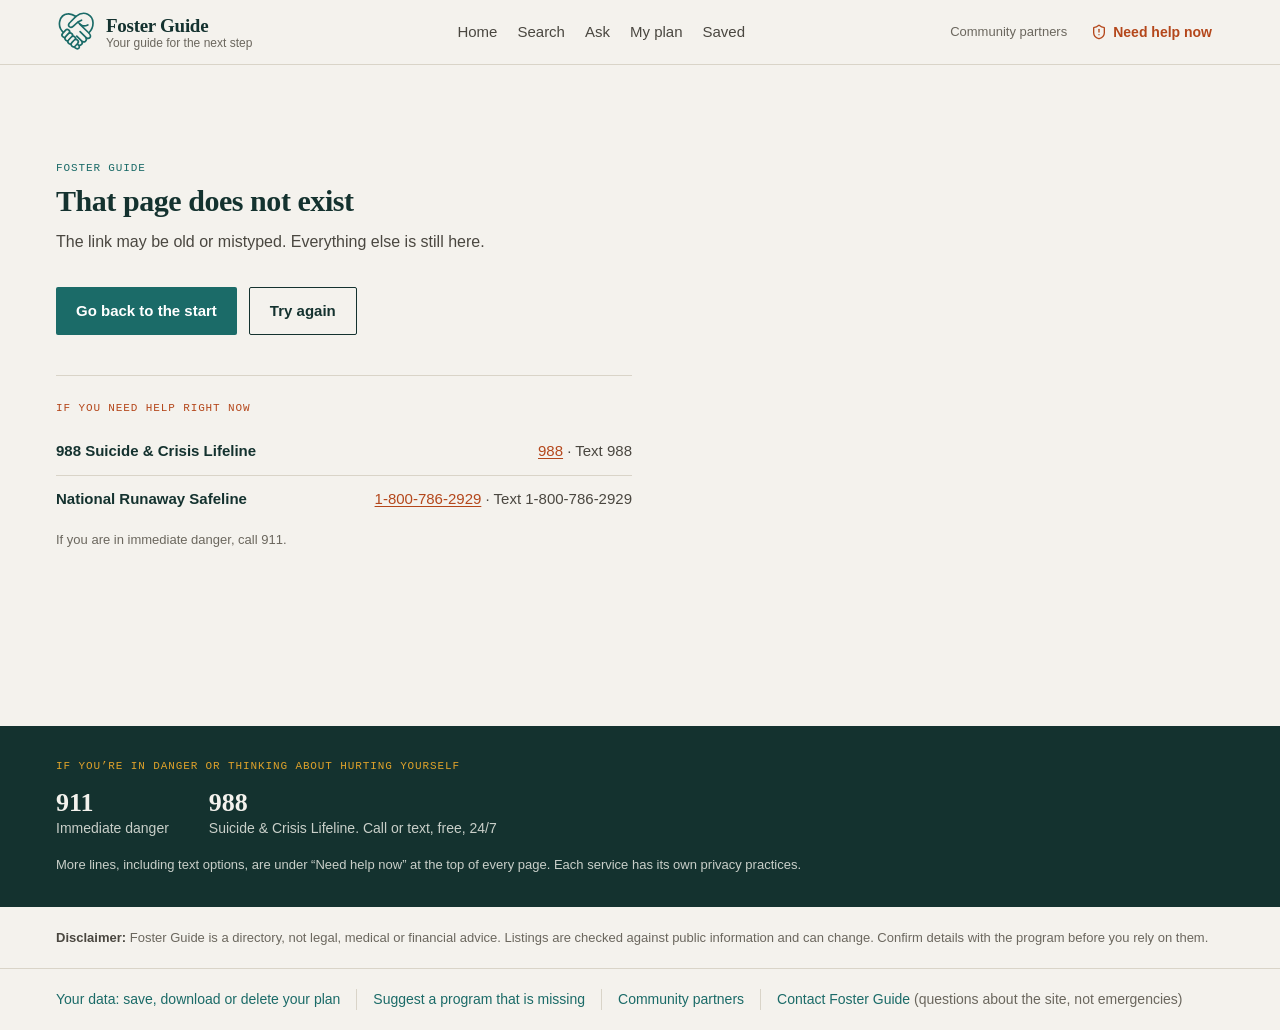
==== commit 44141ea4: "Deploy 949aacb" ====
--- a/index.html
+++ b/index.html
@@ -16,10 +16,12 @@
     <link rel="apple-touch-icon" href="/favicon.svg" />
 
     <meta property="og:type" content="website" />
-    <meta property="og:title" content="Foster Guide — support for your next step" />
+    <meta property="og:site_name" content="Foster Guide" />
+    <meta property="og:url" content="https://fosterguide.org/" />
+    <meta property="og:title" content="Foster Guide — your guide to foster youth resources in the East Bay" />
     <meta
       property="og:description"
-      content="Explore local support for current and former foster youth. Find what you need, and make a plan that fits your life."
+      content="Explore local support for current and former foster youth in Alameda and Contra Costa County — housing, money, school, work, health, and someone to talk to."
     />
     <meta property="og:image" content="https://fosterguide.org/social-card.jpg" />
     <meta property="og:image:width" content="1200" />
@@ -27,14 +29,31 @@
     <meta name="twitter:card" content="summary_large_image" />
     <link rel="canonical" href="https://fosterguide.org/" />
 
+    <!-- Structured data for search engines: what the site is and how to search it (/resources?q= is the search page). -->
+    <script type="application/ld+json">
+      {
+        "@context": "https://schema.org",
+        "@type": "WebSite",
+        "name": "Foster Guide",
+        "url": "https://fosterguide.org/",
+        "description": "Explore local support for current and former foster youth in Alameda and Contra Costa County — housing, money, school, work, health, and someone to talk to.",
+        "inLanguage": "en-US",
+        "potentialAction": {
+          "@type": "SearchAction",
+          "target": { "@type": "EntryPoint", "urlTemplate": "https://fosterguide.org/resources?q={search_term_string}" },
+          "query-input": "required name=search_term_string"
+        }
+      }
+    </script>
+
     <link rel="preconnect" href="https://fonts.googleapis.com" />
     <link rel="preconnect" href="https://fonts.gstatic.com" crossorigin />
     <link
       href="https://fonts.googleapis.com/css2?family=Source+Serif+4:opsz,wght@8..60,600;8..60,700&family=Source+Sans+3:wght@400;500;600;700&family=IBM+Plex+Mono:wght@400;500&display=swap"
       rel="stylesheet"
     />
-    <script type="module" crossorigin src="/assets/index-xhFcfAII.js"></script>
-    <link rel="stylesheet" crossorigin href="/assets/index-ZvveApN-.css">
+    <script type="module" crossorigin src="/assets/index-wnNdgW4F.js"></script>
+    <link rel="stylesheet" crossorigin href="/assets/index-Dhwj01sh.css">
   </head>
   <body>
     <div id="root-container">
--- a/assets/index-Dhwj01sh.css
+++ b/assets/index-Dhwj01sh.css
@@ -0,0 +1 @@
+@layer properties{@supports (((-webkit-hyphens:none)) and (not (margin-trim:inline))) or ((-moz-orient:inline) and (not (color:rgb(from red r g b)))){*,:before,:after,::backdrop{--tw-translate-x:0;--tw-translate-y:0;--tw-translate-z:0;--tw-rotate-x:initial;--tw-rotate-y:initial;--tw-rotate-z:initial;--tw-skew-x:initial;--tw-skew-y:initial;--tw-space-y-reverse:0;--tw-divide-y-reverse:0;--tw-border-style:solid;--tw-leading:initial;--tw-font-weight:initial;--tw-tracking:initial;--tw-ordinal:initial;--tw-slashed-zero:initial;--tw-numeric-figure:initial;--tw-numeric-spacing:initial;--tw-numeric-fraction:initial;--tw-shadow:0 0 #0000;--tw-shadow-color:initial;--tw-shadow-alpha:100%;--tw-inset-shadow:0 0 #0000;--tw-inset-shadow-color:initial;--tw-inset-shadow-alpha:100%;--tw-ring-color:initial;--tw-ring-shadow:0 0 #0000;--tw-inset-ring-color:initial;--tw-inset-ring-shadow:0 0 #0000;--tw-ring-inset:initial;--tw-ring-offset-width:0px;--tw-ring-offset-color:#fff;--tw-ring-offset-shadow:0 0 #0000;--tw-outline-style:solid;--tw-blur:initial;--tw-brightness:initial;--tw-contrast:initial;--tw-grayscale:initial;--tw-hue-rotate:initial;--tw-invert:initial;--tw-opacity:initial;--tw-saturate:initial;--tw-sepia:initial;--tw-drop-shadow:initial;--tw-drop-shadow-color:initial;--tw-drop-shadow-alpha:100%;--tw-drop-shadow-size:initial;--tw-duration:initial;--tw-ease:initial;--tw-content:"";--tw-divide-x-reverse:0;--tw-animation-delay:0s;--tw-animation-direction:normal;--tw-animation-duration:initial;--tw-animation-fill-mode:none;--tw-animation-iteration-count:1;--tw-enter-blur:0;--tw-enter-opacity:1;--tw-enter-rotate:0;--tw-enter-scale:1;--tw-enter-translate-x:0;--tw-enter-translate-y:0;--tw-exit-blur:0;--tw-exit-opacity:1;--tw-exit-rotate:0;--tw-exit-scale:1;--tw-exit-translate-x:0;--tw-exit-translate-y:0}}}@layer theme{:root,:host{--color-black:#000;--color-white:#fff;--spacing:.25rem;--container-sm:24rem;--container-md:28rem;--container-lg:32rem;--container-xl:36rem;--text-xs:.75rem;--text-xs--line-height:calc(1 / .75);--text-sm:.875rem;--text-sm--line-height:calc(1.25 / .875);--text-base:1rem;--text-base--line-height: 1.5 ;--text-lg:1.125rem;--text-lg--line-height:calc(1.75 / 1.125);--font-weight-normal:400;--font-weight-medium:500;--font-weight-semibold:600;--font-weight-bold:700;--tracking-tight:-.025em;--tracking-normal:0em;--tracking-wide:.025em;--tracking-widest:.1em;--leading-tight:1.25;--leading-snug:1.375;--leading-relaxed:1.625;--radius-xs:.125rem;--radius-2xl:1rem;--ease-in-out:cubic-bezier(.4, 0, .2, 1);--animate-spin:spin 1s linear infinite;--animate-pulse:pulse 2s cubic-bezier(.4, 0, .6, 1) infinite;--aspect-video:16 / 9;--default-transition-duration:.15s;--default-transition-timing-function:cubic-bezier(.4, 0, .2, 1);--default-font-family:"Source Sans 3", "Helvetica Neue", Arial, ui-sans-serif, sans-serif;--default-mono-font-family:"IBM Plex Mono", "SF Mono", Menlo, monospace;--color-border:var(--border);--color-ground:var(--ground)}}@layer base{*,:after,:before,::backdrop{box-sizing:border-box;border:0 solid;margin:0;padding:0}::file-selector-button{box-sizing:border-box;border:0 solid;margin:0;padding:0}html,:host{-webkit-text-size-adjust:100%;tab-size:4;line-height:1.5;font-family:var(--default-font-family,ui-sans-serif, system-ui, sans-serif, "Apple Color Emoji", "Segoe UI Emoji", "Segoe UI Symbol", "Noto Color Emoji");font-feature-settings:var(--default-font-feature-settings,normal);font-variation-settings:var(--default-font-variation-settings,normal);-webkit-tap-highlight-color:transparent}hr{height:0;color:inherit;border-top-width:1px}abbr:where([title]){-webkit-text-decoration:underline dotted;text-decoration:underline dotted}h1,h2,h3,h4,h5,h6{font-size:inherit;font-weight:inherit}a{color:inherit;-webkit-text-decoration:inherit;text-decoration:inherit}b,strong{font-weight:bolder}code,kbd,samp,pre{font-family:var(--default-mono-font-family,ui-monospace, SFMono-Regular, Menlo, Monaco, Consolas, "Liberation Mono", "Courier New", monospace);font-feature-settings:var(--default-mono-font-feature-settings,normal);font-variation-settings:var(--default-mono-font-variation-settings,normal);font-size:1em}small{font-size:80%}sub,sup{vertical-align:baseline;font-size:75%;line-height:0;position:relative}sub{bottom:-.25em}sup{top:-.5em}table{text-indent:0;border-color:inherit;border-collapse:collapse}:-moz-focusring{outline:auto}progress{vertical-align:baseline}summary{display:list-item}ol,ul,menu{list-style:none}img,svg,video,canvas,audio,iframe,embed,object{vertical-align:middle;display:block}img,video{max-width:100%;height:auto}button,input,select,optgroup,textarea{font:inherit;font-feature-settings:inherit;font-variation-settings:inherit;letter-spacing:inherit;color:inherit;opacity:1;background-color:#0000;border-radius:0}::file-selector-button{font:inherit;font-feature-settings:inherit;font-variation-settings:inherit;letter-spacing:inherit;color:inherit;opacity:1;background-color:#0000;border-radius:0}:where(select:is([multiple],[size])) optgroup{font-weight:bolder}:where(select:is([multiple],[size])) optgroup option{padding-inline-start:20px}::file-selector-button{margin-inline-end:4px}::placeholder{opacity:1}@supports (not ((-webkit-appearance:-apple-pay-button))) or (contain-intrinsic-size:1px){::placeholder{color:currentColor}@supports (color:color-mix(in lab,red,red)){::placeholder{color:color-mix(in oklab,currentcolor 50%,transparent)}}}textarea{resize:vertical}::-webkit-search-decoration{-webkit-appearance:none}::-webkit-date-and-time-value{min-height:1lh;text-align:inherit}::-webkit-datetime-edit{display:inline-flex}::-webkit-datetime-edit-fields-wrapper{padding:0}::-webkit-datetime-edit{padding-block:0}::-webkit-datetime-edit-year-field{padding-block:0}::-webkit-datetime-edit-month-field{padding-block:0}::-webkit-datetime-edit-day-field{padding-block:0}::-webkit-datetime-edit-hour-field{padding-block:0}::-webkit-datetime-edit-minute-field{padding-block:0}::-webkit-datetime-edit-second-field{padding-block:0}::-webkit-datetime-edit-millisecond-field{padding-block:0}::-webkit-datetime-edit-meridiem-field{padding-block:0}::-webkit-calendar-picker-indicator{line-height:1}:-moz-ui-invalid{box-shadow:none}button,input:where([type=button],[type=reset],[type=submit]){appearance:button}::file-selector-button{appearance:button}::-webkit-inner-spin-button{height:auto}::-webkit-outer-spin-button{height:auto}[hidden]:where(:not([hidden=until-found])){display:none!important}*{border-color:var(--border);outline-color:var(--ring)}@supports (color:color-mix(in lab,red,red)){*{outline-color:color-mix(in oklab,var(--ring) 50%,transparent)}}html{color-scheme:light}html.dark{color-scheme:dark}body{background-color:var(--background);color:var(--foreground);-webkit-font-smoothing:antialiased;-moz-osx-font-smoothing:grayscale;font-family:"Source Sans 3",Helvetica Neue,Arial,sans-serif;font-size:16px;line-height:1.5}h1,h2,h3,h4,h5,h6{letter-spacing:-.015em;color:var(--ink);text-wrap:pretty;font-family:"Source Serif 4",Georgia,serif;font-weight:700;line-height:1.08}input,textarea,select{font-size:16px}.tabular{font-variant-numeric:tabular-nums}}@layer components;@layer utilities{.\@container\/card-header{container:card-header/inline-size}.pointer-events-none{pointer-events:none}.collapse{visibility:collapse}.invisible{visibility:hidden}.visible{visibility:visible}.sr-only{clip-path:inset(50%);white-space:nowrap;border-width:0;width:1px;height:1px;margin:-1px;padding:0;position:absolute;overflow:hidden}.absolute{position:absolute}.fixed{position:fixed}.relative{position:relative}.static{position:static}.sticky{position:sticky}.inset-0{inset:calc(var(--spacing) * 0)}.inset-x-0{inset-inline:calc(var(--spacing) * 0)}.inset-y-0{inset-block:calc(var(--spacing) * 0)}.start{inset-inline-start:var(--spacing)}.end{inset-inline-end:var(--spacing)}.-top-12{top:calc(var(--spacing) * -12)}.top-0{top:calc(var(--spacing) * 0)}.top-1\.5{top:calc(var(--spacing) * 1.5)}.top-1\/2{top:50%}.top-3\.5{top:calc(var(--spacing) * 3.5)}.top-4{top:calc(var(--spacing) * 4)}.top-\[1px\]{top:1px}.top-\[50\%\]{top:50%}.top-\[60\%\]{top:60%}.top-full{top:100%}.-right-12{right:calc(var(--spacing) * -12)}.right-0{right:calc(var(--spacing) * 0)}.right-1{right:calc(var(--spacing) * 1)}.right-2{right:calc(var(--spacing) * 2)}.right-3{right:calc(var(--spacing) * 3)}.right-4{right:calc(var(--spacing) * 4)}.-bottom-12{bottom:calc(var(--spacing) * -12)}.bottom-0{bottom:calc(var(--spacing) * 0)}.bottom-\[72px\]{bottom:72px}.bottom-\[80px\]{bottom:80px}.-left-12{left:calc(var(--spacing) * -12)}.left-0{left:calc(var(--spacing) * 0)}.left-1\/2{left:50%}.left-2{left:calc(var(--spacing) * 2)}.left-3{left:calc(var(--spacing) * 3)}.left-\[50\%\]{left:50%}.isolate{isolation:isolate}.z-10{z-index:10}.z-20{z-index:20}.z-40{z-index:40}.z-50{z-index:50}.z-\[1\]{z-index:1}.z-\[110\]{z-index:110}.z-\[120\]{z-index:120}.col-span-2{grid-column:span 2/span 2}.col-start-2{grid-column-start:2}.row-span-2{grid-row:span 2/span 2}.row-start-1{grid-row-start:1}.container{width:100%}@media(min-width:40rem){.container{max-width:40rem}}@media(min-width:48rem){.container{max-width:48rem}}@media(min-width:64rem){.container{max-width:64rem}}@media(min-width:80rem){.container{max-width:80rem}}@media(min-width:96rem){.container{max-width:96rem}}.-m-3{margin:calc(var(--spacing) * -3)}.m-auto{margin:auto}.-mx-1{margin-inline:calc(var(--spacing) * -1)}.-mx-2{margin-inline:calc(var(--spacing) * -2)}.-mx-6{margin-inline:calc(var(--spacing) * -6)}.mx-2{margin-inline:calc(var(--spacing) * 2)}.mx-3\.5{margin-inline:calc(var(--spacing) * 3.5)}.mx-auto{margin-inline:auto}.my-0\.5{margin-block:calc(var(--spacing) * .5)}.my-1{margin-block:calc(var(--spacing) * 1)}.-mt-1{margin-top:calc(var(--spacing) * -1)}.-mt-2{margin-top:calc(var(--spacing) * -2)}.-mt-4{margin-top:calc(var(--spacing) * -4)}.mt-0\.5{margin-top:calc(var(--spacing) * .5)}.mt-1{margin-top:calc(var(--spacing) * 1)}.mt-1\.5{margin-top:calc(var(--spacing) * 1.5)}.mt-2{margin-top:calc(var(--spacing) * 2)}.mt-2\.5{margin-top:calc(var(--spacing) * 2.5)}.mt-3{margin-top:calc(var(--spacing) * 3)}.mt-3\.5{margin-top:calc(var(--spacing) * 3.5)}.mt-4{margin-top:calc(var(--spacing) * 4)}.mt-5{margin-top:calc(var(--spacing) * 5)}.mt-6{margin-top:calc(var(--spacing) * 6)}.mt-7{margin-top:calc(var(--spacing) * 7)}.mt-8{margin-top:calc(var(--spacing) * 8)}.mt-9{margin-top:calc(var(--spacing) * 9)}.mt-10{margin-top:calc(var(--spacing) * 10)}.mt-12{margin-top:calc(var(--spacing) * 12)}.mt-16{margin-top:calc(var(--spacing) * 16)}.mt-auto{margin-top:auto}.-mr-1{margin-right:calc(var(--spacing) * -1)}.-mr-2{margin-right:calc(var(--spacing) * -2)}.mb-1\.5{margin-bottom:calc(var(--spacing) * 1.5)}.mb-2{margin-bottom:calc(var(--spacing) * 2)}.mb-4{margin-bottom:calc(var(--spacing) * 4)}.-ml-2{margin-left:calc(var(--spacing) * -2)}.-ml-4{margin-left:calc(var(--spacing) * -4)}.ml-1{margin-left:calc(var(--spacing) * 1)}.ml-1\.5{margin-left:calc(var(--spacing) * 1.5)}.ml-auto{margin-left:auto}.line-clamp-1{-webkit-line-clamp:1;-webkit-box-orient:vertical;display:-webkit-box;overflow:hidden}.line-clamp-3{-webkit-line-clamp:3;-webkit-box-orient:vertical;display:-webkit-box;overflow:hidden}.block{display:block}.flex{display:flex}.grid{display:grid}.hidden{display:none}.inline{display:inline}.inline-block{display:inline-block}.inline-flex{display:inline-flex}.table{display:table}.table-caption{display:table-caption}.table-cell{display:table-cell}.table-row{display:table-row}.field-sizing-content{field-sizing:content}.aspect-square{aspect-ratio:1}.aspect-video{aspect-ratio:var(--aspect-video)}.size-\(--cell-size\){width:var(--cell-size);height:var(--cell-size)}.size-1\.5{width:calc(var(--spacing) * 1.5);height:calc(var(--spacing) * 1.5)}.size-2{width:calc(var(--spacing) * 2);height:calc(var(--spacing) * 2)}.size-2\.5{width:calc(var(--spacing) * 2.5);height:calc(var(--spacing) * 2.5)}.size-3{width:calc(var(--spacing) * 3);height:calc(var(--spacing) * 3)}.size-3\.5{width:calc(var(--spacing) * 3.5);height:calc(var(--spacing) * 3.5)}.size-4{width:calc(var(--spacing) * 4);height:calc(var(--spacing) * 4)}.size-5{width:calc(var(--spacing) * 5);height:calc(var(--spacing) * 5)}.size-6{width:calc(var(--spacing) * 6);height:calc(var(--spacing) * 6)}.size-7{width:calc(var(--spacing) * 7);height:calc(var(--spacing) * 7)}.size-8{width:calc(var(--spacing) * 8);height:calc(var(--spacing) * 8)}.size-9{width:calc(var(--spacing) * 9);height:calc(var(--spacing) * 9)}.size-10{width:calc(var(--spacing) * 10);height:calc(var(--spacing) * 10)}.size-11{width:calc(var(--spacing) * 11);height:calc(var(--spacing) * 11)}.size-\[18px\]{width:18px;height:18px}.size-\[22px\]{width:22px;height:22px}.size-auto{width:auto;height:auto}.size-full{width:100%;height:100%}.h-\(--cell-size\){height:var(--cell-size)}.h-1{height:calc(var(--spacing) * 1)}.h-1\.5{height:calc(var(--spacing) * 1.5)}.h-2{height:calc(var(--spacing) * 2)}.h-2\.5{height:calc(var(--spacing) * 2.5)}.h-3{height:calc(var(--spacing) * 3)}.h-4{height:calc(var(--spacing) * 4)}.h-5{height:calc(var(--spacing) * 5)}.h-6{height:calc(var(--spacing) * 6)}.h-7{height:calc(var(--spacing) * 7)}.h-8{height:calc(var(--spacing) * 8)}.h-9{height:calc(var(--spacing) * 9)}.h-10{height:calc(var(--spacing) * 10)}.h-11{height:calc(var(--spacing) * 11)}.h-12{height:calc(var(--spacing) * 12)}.h-13{height:calc(var(--spacing) * 13)}.h-14{height:calc(var(--spacing) * 14)}.h-\[1\.15rem\]{height:1.15rem}.h-\[52px\]{height:52px}.h-\[104px\]{height:104px}.h-\[calc\(100\%-1px\)\]{height:calc(100% - 1px)}.h-\[var\(--radix-navigation-menu-viewport-height\)\]{height:var(--radix-navigation-menu-viewport-height)}.h-\[var\(--radix-select-trigger-height\)\]{height:var(--radix-select-trigger-height)}.h-auto{height:auto}.h-full{height:100%}.h-px{height:1px}.h-svh{height:100svh}.max-h-\(--radix-context-menu-content-available-height\){max-height:var(--radix-context-menu-content-available-height)}.max-h-\(--radix-dropdown-menu-content-available-height\){max-height:var(--radix-dropdown-menu-content-available-height)}.max-h-\(--radix-select-content-available-height\){max-height:var(--radix-select-content-available-height)}.max-h-\[92vh\]{max-height:92vh}.max-h-\[300px\]{max-height:300px}.min-h-0{min-height:calc(var(--spacing) * 0)}.min-h-4{min-height:calc(var(--spacing) * 4)}.min-h-8{min-height:calc(var(--spacing) * 8)}.min-h-9{min-height:calc(var(--spacing) * 9)}.min-h-10{min-height:calc(var(--spacing) * 10)}.min-h-11{min-height:calc(var(--spacing) * 11)}.min-h-12{min-height:calc(var(--spacing) * 12)}.min-h-16{min-height:calc(var(--spacing) * 16)}.min-h-20{min-height:calc(var(--spacing) * 20)}.min-h-24{min-height:calc(var(--spacing) * 24)}.min-h-28{min-height:calc(var(--spacing) * 28)}.min-h-\[52px\]{min-height:52px}.min-h-\[56px\]{min-height:56px}.min-h-\[60vh\]{min-height:60vh}.min-h-\[72px\]{min-height:72px}.min-h-\[calc\(100vh-37px\)\]{min-height:calc(100vh - 37px)}.min-h-\[calc\(100vh-260px\)\]{min-height:calc(100vh - 260px)}.min-h-screen{min-height:100vh}.min-h-svh{min-height:100svh}.w-\(--cell-size\){width:var(--cell-size)}.w-\(--sidebar-width\){width:var(--sidebar-width)}.w-0{width:calc(var(--spacing) * 0)}.w-1{width:calc(var(--spacing) * 1)}.w-2{width:calc(var(--spacing) * 2)}.w-2\.5{width:calc(var(--spacing) * 2.5)}.w-3{width:calc(var(--spacing) * 3)}.w-3\/4{width:75%}.w-4{width:calc(var(--spacing) * 4)}.w-5{width:calc(var(--spacing) * 5)}.w-8{width:calc(var(--spacing) * 8)}.w-9{width:calc(var(--spacing) * 9)}.w-12{width:calc(var(--spacing) * 12)}.w-24{width:calc(var(--spacing) * 24)}.w-60{width:calc(var(--spacing) * 60)}.w-64{width:calc(var(--spacing) * 64)}.w-72{width:calc(var(--spacing) * 72)}.w-\[100px\]{width:100px}.w-\[calc\(100\%\+8px\)\]{width:calc(100% + 8px)}.w-\[calc\(100\%\+16px\)\]{width:calc(100% + 16px)}.w-auto{width:auto}.w-fit{width:fit-content}.w-full{width:100%}.w-max{width:max-content}.w-px{width:1px}.max-w-\(--skeleton-width\){max-width:var(--skeleton-width)}.max-w-\[18ch\]{max-width:18ch}.max-w-\[40ch\]{max-width:40ch}.max-w-\[48ch\]{max-width:48ch}.max-w-\[52ch\]{max-width:52ch}.max-w-\[60ch\]{max-width:60ch}.max-w-\[62ch\]{max-width:62ch}.max-w-\[64ch\]{max-width:64ch}.max-w-\[68ch\]{max-width:68ch}.max-w-\[70ch\]{max-width:70ch}.max-w-\[72ch\]{max-width:72ch}.max-w-\[88\%\]{max-width:88%}.max-w-\[92\%\]{max-width:92%}.max-w-\[420px\]{max-width:420px}.max-w-\[560px\]{max-width:560px}.max-w-\[620px\]{max-width:620px}.max-w-\[640px\]{max-width:640px}.max-w-\[720px\]{max-width:720px}.max-w-\[760px\]{max-width:760px}.max-w-\[1088px\]{max-width:1088px}.max-w-\[calc\(100\%-2rem\)\]{max-width:calc(100% - 2rem)}.max-w-max{max-width:max-content}.max-w-md{max-width:var(--container-md)}.max-w-xl{max-width:var(--container-xl)}.min-w-\(--cell-size\){min-width:var(--cell-size)}.min-w-0{min-width:calc(var(--spacing) * 0)}.min-w-5{min-width:calc(var(--spacing) * 5)}.min-w-8{min-width:calc(var(--spacing) * 8)}.min-w-9{min-width:calc(var(--spacing) * 9)}.min-w-10{min-width:calc(var(--spacing) * 10)}.min-w-\[8rem\]{min-width:8rem}.min-w-\[12rem\]{min-width:12rem}.min-w-\[var\(--radix-select-trigger-width\)\]{min-width:var(--radix-select-trigger-width)}.flex-1{flex:1}.shrink-0{flex-shrink:0}.grow{flex-grow:1}.grow-0{flex-grow:0}.basis-full{flex-basis:100%}.caption-bottom{caption-side:bottom}.border-collapse{border-collapse:collapse}.origin-\(--radix-context-menu-content-transform-origin\){transform-origin:var(--radix-context-menu-content-transform-origin)}.origin-\(--radix-dropdown-menu-content-transform-origin\){transform-origin:var(--radix-dropdown-menu-content-transform-origin)}.origin-\(--radix-hover-card-content-transform-origin\){transform-origin:var(--radix-hover-card-content-transform-origin)}.origin-\(--radix-menubar-content-transform-origin\){transform-origin:var(--radix-menubar-content-transform-origin)}.origin-\(--radix-popover-content-transform-origin\){transform-origin:var(--radix-popover-content-transform-origin)}.origin-\(--radix-select-content-transform-origin\){transform-origin:var(--radix-select-content-transform-origin)}.origin-\(--radix-tooltip-content-transform-origin\){transform-origin:var(--radix-tooltip-content-transform-origin)}.-translate-x-1\/2{--tw-translate-x: -50% ;translate:var(--tw-translate-x) var(--tw-translate-y)}.-translate-x-px{--tw-translate-x:-1px;translate:var(--tw-translate-x) var(--tw-translate-y)}.translate-x-\[-50\%\]{--tw-translate-x:-50%;translate:var(--tw-translate-x) var(--tw-translate-y)}.translate-x-px{--tw-translate-x:1px;translate:var(--tw-translate-x) var(--tw-translate-y)}.-translate-y-1\/2{--tw-translate-y: -50% ;translate:var(--tw-translate-x) var(--tw-translate-y)}.translate-y-0\.5{--tw-translate-y:calc(var(--spacing) * .5);translate:var(--tw-translate-x) var(--tw-translate-y)}.translate-y-\[-50\%\]{--tw-translate-y:-50%;translate:var(--tw-translate-x) var(--tw-translate-y)}.translate-y-\[calc\(-50\%_-_2px\)\]{--tw-translate-y: calc(-50% - 2px) ;translate:var(--tw-translate-x) var(--tw-translate-y)}.rotate-45{rotate:45deg}.rotate-90{rotate:90deg}.rotate-180{rotate:180deg}.transform{transform:var(--tw-rotate-x,) var(--tw-rotate-y,) var(--tw-rotate-z,) var(--tw-skew-x,) var(--tw-skew-y,)}.animate-caret-blink{animation:1.25s ease-out infinite caret-blink}.animate-in{animation:enter var(--tw-animation-duration,var(--tw-duration,.15s))var(--tw-ease,ease)var(--tw-animation-delay,0s)var(--tw-animation-iteration-count,1)var(--tw-animation-direction,normal)var(--tw-animation-fill-mode,none)}.animate-pulse{animation:var(--animate-pulse)}.animate-spin{animation:var(--animate-spin)}.cursor-default{cursor:default}.cursor-pointer{cursor:pointer}.touch-none{touch-action:none}.scroll-my-1{scroll-margin-block:calc(var(--spacing) * 1)}.scroll-py-1{scroll-padding-block:calc(var(--spacing) * 1)}.list-decimal{list-style-type:decimal}.list-disc{list-style-type:disc}.list-none{list-style-type:none}.auto-rows-min{grid-auto-rows:min-content}.grid-cols-2{grid-template-columns:repeat(2,minmax(0,1fr))}.grid-cols-\[0_1fr\]{grid-template-columns:0 1fr}.grid-cols-\[1fr_150px_140px_150px\]{grid-template-columns:1fr 150px 140px 150px}.grid-cols-\[1fr_auto\]{grid-template-columns:1fr auto}.grid-cols-\[24px_1fr\]{grid-template-columns:24px 1fr}.grid-cols-\[28px_1fr\]{grid-template-columns:28px 1fr}.grid-cols-\[140px_1fr_48px\]{grid-template-columns:140px 1fr 48px}.grid-cols-\[200px_1fr_56px_56px_56px_72px\]{grid-template-columns:200px 1fr 56px 56px 56px 72px}.grid-rows-\[auto_auto\]{grid-template-rows:auto auto}.flex-col{flex-direction:column}.flex-col-reverse{flex-direction:column-reverse}.flex-row{flex-direction:row}.flex-wrap{flex-wrap:wrap}.items-baseline{align-items:baseline}.items-center{align-items:center}.items-end{align-items:flex-end}.items-start{align-items:flex-start}.items-stretch{align-items:stretch}.justify-between{justify-content:space-between}.justify-center{justify-content:center}.justify-end{justify-content:flex-end}.justify-start{justify-content:flex-start}.justify-items-start{justify-items:start}.gap-0\.5{gap:calc(var(--spacing) * .5)}.gap-1{gap:calc(var(--spacing) * 1)}.gap-1\.5{gap:calc(var(--spacing) * 1.5)}.gap-2{gap:calc(var(--spacing) * 2)}.gap-2\.5{gap:calc(var(--spacing) * 2.5)}.gap-3{gap:calc(var(--spacing) * 3)}.gap-4{gap:calc(var(--spacing) * 4)}.gap-5{gap:calc(var(--spacing) * 5)}.gap-6{gap:calc(var(--spacing) * 6)}.gap-7{gap:calc(var(--spacing) * 7)}.gap-8{gap:calc(var(--spacing) * 8)}.gap-9{gap:calc(var(--spacing) * 9)}.gap-10{gap:calc(var(--spacing) * 10)}.gap-12{gap:calc(var(--spacing) * 12)}:where(.space-y-0\.5>:not(:last-child)){--tw-space-y-reverse:0;margin-block-start:calc(calc(var(--spacing) * .5) * var(--tw-space-y-reverse));margin-block-end:calc(calc(var(--spacing) * .5) * calc(1 - var(--tw-space-y-reverse)))}:where(.space-y-2>:not(:last-child)){--tw-space-y-reverse:0;margin-block-start:calc(calc(var(--spacing) * 2) * var(--tw-space-y-reverse));margin-block-end:calc(calc(var(--spacing) * 2) * calc(1 - var(--tw-space-y-reverse)))}:where(.space-y-2\.5>:not(:last-child)){--tw-space-y-reverse:0;margin-block-start:calc(calc(var(--spacing) * 2.5) * var(--tw-space-y-reverse));margin-block-end:calc(calc(var(--spacing) * 2.5) * calc(1 - var(--tw-space-y-reverse)))}:where(.space-y-3>:not(:last-child)){--tw-space-y-reverse:0;margin-block-start:calc(calc(var(--spacing) * 3) * var(--tw-space-y-reverse));margin-block-end:calc(calc(var(--spacing) * 3) * calc(1 - var(--tw-space-y-reverse)))}:where(.space-y-4>:not(:last-child)){--tw-space-y-reverse:0;margin-block-start:calc(calc(var(--spacing) * 4) * var(--tw-space-y-reverse));margin-block-end:calc(calc(var(--spacing) * 4) * calc(1 - var(--tw-space-y-reverse)))}:where(.space-y-5>:not(:last-child)){--tw-space-y-reverse:0;margin-block-start:calc(calc(var(--spacing) * 5) * var(--tw-space-y-reverse));margin-block-end:calc(calc(var(--spacing) * 5) * calc(1 - var(--tw-space-y-reverse)))}.gap-x-3{column-gap:calc(var(--spacing) * 3)}.gap-x-4{column-gap:calc(var(--spacing) * 4)}.gap-x-5{column-gap:calc(var(--spacing) * 5)}.gap-x-10{column-gap:calc(var(--spacing) * 10)}.gap-y-0\.5{row-gap:calc(var(--spacing) * .5)}.gap-y-1{row-gap:calc(var(--spacing) * 1)}.gap-y-1\.5{row-gap:calc(var(--spacing) * 1.5)}.gap-y-4{row-gap:calc(var(--spacing) * 4)}:where(.divide-y>:not(:last-child)){--tw-divide-y-reverse:0;border-bottom-style:var(--tw-border-style);border-top-style:var(--tw-border-style);border-top-width:calc(1px * var(--tw-divide-y-reverse));border-bottom-width:calc(1px * calc(1 - var(--tw-divide-y-reverse)))}:where(.divide-rule>:not(:last-child)){border-color:var(--rule)}:where(.divide-rule-soft>:not(:last-child)){border-color:var(--rule-soft)}.self-start{align-self:flex-start}.justify-self-end{justify-self:flex-end}.truncate{text-overflow:ellipsis;white-space:nowrap;overflow:hidden}.overflow-auto{overflow:auto}.overflow-hidden{overflow:hidden}.overflow-x-auto{overflow-x:auto}.overflow-x-hidden{overflow-x:hidden}.overflow-y-auto{overflow-y:auto}.overscroll-contain{overscroll-behavior:contain}.rounded{border-radius:.25rem}.rounded-\[2px\]{border-radius:2px}.rounded-\[4px\]{border-radius:4px}.rounded-\[12px_12px_2px_12px\]{border-radius:12px 12px 2px}.rounded-\[12px_12px_12px_2px\]{border-radius:12px 12px 12px 2px}.rounded-\[inherit\]{border-radius:inherit}.rounded-full{border-radius:3.40282e38px}.rounded-lg{border-radius:var(--radius)}.rounded-md{border-radius:calc(var(--radius) - 4px)}.rounded-none{border-radius:0}.rounded-sm{border-radius:calc(var(--radius) - 10px)}.rounded-xl{border-radius:calc(var(--radius) + 4px)}.rounded-xs{border-radius:var(--radius-xs)}.rounded-t-2xl{border-top-left-radius:var(--radius-2xl);border-top-right-radius:var(--radius-2xl)}.rounded-l-md{border-top-left-radius:calc(var(--radius) - 4px);border-bottom-left-radius:calc(var(--radius) - 4px)}.rounded-tl-sm{border-top-left-radius:calc(var(--radius) - 10px)}.rounded-r-md{border-top-right-radius:calc(var(--radius) - 4px);border-bottom-right-radius:calc(var(--radius) - 4px)}.border{border-style:var(--tw-border-style);border-width:1px}.border-\[1\.5px\]{border-style:var(--tw-border-style);border-width:1.5px}.border-y{border-block-style:var(--tw-border-style);border-block-width:1px}.border-t{border-top-style:var(--tw-border-style);border-top-width:1px}.border-r{border-right-style:var(--tw-border-style);border-right-width:1px}.border-b{border-bottom-style:var(--tw-border-style);border-bottom-width:1px}.border-b-2{border-bottom-style:var(--tw-border-style);border-bottom-width:2px}.border-l{border-left-style:var(--tw-border-style);border-left-width:1px}.border-dashed{--tw-border-style:dashed;border-style:dashed}.border-\(--color-border\){border-color:var(--color-border)}.border-border\/50{border-color:var(--border)}@supports (color:color-mix(in lab,red,red)){.border-border\/50{border-color:color-mix(in oklab,var(--border) 50%,transparent)}}.border-brand{border-color:var(--brand)}.border-brand-soft{border-color:var(--brand-soft)}.border-brand\/40{border-color:var(--brand)}@supports (color:color-mix(in lab,red,red)){.border-brand\/40{border-color:color-mix(in oklab,var(--brand) 40%,transparent)}}.border-crisis\/25{border-color:var(--crisis)}@supports (color:color-mix(in lab,red,red)){.border-crisis\/25{border-color:color-mix(in oklab,var(--crisis) 25%,transparent)}}.border-crisis\/30{border-color:var(--crisis)}@supports (color:color-mix(in lab,red,red)){.border-crisis\/30{border-color:color-mix(in oklab,var(--crisis) 30%,transparent)}}.border-crisis\/40{border-color:var(--crisis)}@supports (color:color-mix(in lab,red,red)){.border-crisis\/40{border-color:color-mix(in oklab,var(--crisis) 40%,transparent)}}.border-ink{border-color:var(--ink)}.border-input{border-color:var(--input)}.border-primary{border-color:var(--primary)}.border-rule{border-color:var(--rule)}.border-rule-soft{border-color:var(--rule-soft)}.border-sidebar-border{border-color:var(--sidebar-border)}.border-transparent{border-color:#0000}.border-t-transparent{border-top-color:#0000}.border-l-transparent{border-left-color:#0000}.bg-\(--color-bg\){background-color:var(--color-bg)}.bg-accent{background-color:var(--accent)}.bg-background{background-color:var(--background)}.bg-black\/50{background-color:#00000080}@supports (color:color-mix(in lab,red,red)){.bg-black\/50{background-color:color-mix(in oklab,var(--color-black) 50%,transparent)}}.bg-border{background-color:var(--border)}.bg-brand{background-color:var(--brand)}.bg-brand-deep,.bg-brand-deep\/55{background-color:var(--brand-deep)}@supports (color:color-mix(in lab,red,red)){.bg-brand-deep\/55{background-color:color-mix(in oklab,var(--brand-deep) 55%,transparent)}}.bg-brand-soft,.bg-brand-soft\/40{background-color:var(--brand-soft)}@supports (color:color-mix(in lab,red,red)){.bg-brand-soft\/40{background-color:color-mix(in oklab,var(--brand-soft) 40%,transparent)}}.bg-brand-soft\/50{background-color:var(--brand-soft)}@supports (color:color-mix(in lab,red,red)){.bg-brand-soft\/50{background-color:color-mix(in oklab,var(--brand-soft) 50%,transparent)}}.bg-card{background-color:var(--card)}.bg-crisis{background-color:var(--crisis)}.bg-crisis-soft{background-color:var(--crisis-soft)}.bg-destructive{background-color:var(--destructive)}.bg-foreground{background-color:var(--foreground)}.bg-green{background-color:var(--green)}.bg-green-soft{background-color:var(--green-soft)}.bg-ground{background-color:var(--ground)}.bg-ink{background-color:var(--ink)}.bg-muted,.bg-muted\/50{background-color:var(--muted)}@supports (color:color-mix(in lab,red,red)){.bg-muted\/50{background-color:color-mix(in oklab,var(--muted) 50%,transparent)}}.bg-popover{background-color:var(--popover)}.bg-primary,.bg-primary\/20{background-color:var(--primary)}@supports (color:color-mix(in lab,red,red)){.bg-primary\/20{background-color:color-mix(in oklab,var(--primary) 20%,transparent)}}.bg-rule{background-color:var(--rule)}.bg-sand{background-color:var(--sand)}.bg-sand-soft{background-color:var(--sand-soft)}.bg-secondary{background-color:var(--secondary)}.bg-sidebar{background-color:var(--sidebar)}.bg-sidebar-border{background-color:var(--sidebar-border)}.bg-sunk{background-color:var(--sunk)}.bg-surface{background-color:var(--surface)}.bg-transparent{background-color:#0000}.fill-current{fill:currentColor}.fill-foreground{fill:var(--foreground)}.fill-primary{fill:var(--primary)}.p-0{padding:calc(var(--spacing) * 0)}.p-1{padding:calc(var(--spacing) * 1)}.p-2{padding:calc(var(--spacing) * 2)}.p-3{padding:calc(var(--spacing) * 3)}.p-4{padding:calc(var(--spacing) * 4)}.p-5{padding:calc(var(--spacing) * 5)}.p-6{padding:calc(var(--spacing) * 6)}.p-8{padding:calc(var(--spacing) * 8)}.p-10{padding:calc(var(--spacing) * 10)}.p-\[3px\]{padding:3px}.p-px{padding:1px}.px-\(--cell-size\){padding-inline:var(--cell-size)}.px-0{padding-inline:calc(var(--spacing) * 0)}.px-1{padding-inline:calc(var(--spacing) * 1)}.px-1\.5{padding-inline:calc(var(--spacing) * 1.5)}.px-2{padding-inline:calc(var(--spacing) * 2)}.px-2\.5{padding-inline:calc(var(--spacing) * 2.5)}.px-3{padding-inline:calc(var(--spacing) * 3)}.px-3\.5{padding-inline:calc(var(--spacing) * 3.5)}.px-4{padding-inline:calc(var(--spacing) * 4)}.px-5{padding-inline:calc(var(--spacing) * 5)}.px-6{padding-inline:calc(var(--spacing) * 6)}.px-\[18px\]{padding-inline:18px}.py-0\.5{padding-block:calc(var(--spacing) * .5)}.py-1{padding-block:calc(var(--spacing) * 1)}.py-1\.5{padding-block:calc(var(--spacing) * 1.5)}.py-2{padding-block:calc(var(--spacing) * 2)}.py-2\.5{padding-block:calc(var(--spacing) * 2.5)}.py-3{padding-block:calc(var(--spacing) * 3)}.py-3\.5{padding-block:calc(var(--spacing) * 3.5)}.py-4{padding-block:calc(var(--spacing) * 4)}.py-5{padding-block:calc(var(--spacing) * 5)}.py-6{padding-block:calc(var(--spacing) * 6)}.py-8{padding-block:calc(var(--spacing) * 8)}.py-10{padding-block:calc(var(--spacing) * 10)}.py-16{padding-block:calc(var(--spacing) * 16)}.pt-0{padding-top:calc(var(--spacing) * 0)}.pt-0\.5{padding-top:calc(var(--spacing) * .5)}.pt-1{padding-top:calc(var(--spacing) * 1)}.pt-2{padding-top:calc(var(--spacing) * 2)}.pt-3{padding-top:calc(var(--spacing) * 3)}.pt-4{padding-top:calc(var(--spacing) * 4)}.pt-5{padding-top:calc(var(--spacing) * 5)}.pt-6{padding-top:calc(var(--spacing) * 6)}.pt-8{padding-top:calc(var(--spacing) * 8)}.pt-14{padding-top:calc(var(--spacing) * 14)}.pr-1{padding-right:calc(var(--spacing) * 1)}.pr-1\.5{padding-right:calc(var(--spacing) * 1.5)}.pr-2{padding-right:calc(var(--spacing) * 2)}.pr-2\.5{padding-right:calc(var(--spacing) * 2.5)}.pr-8{padding-right:calc(var(--spacing) * 8)}.pb-1{padding-bottom:calc(var(--spacing) * 1)}.pb-2{padding-bottom:calc(var(--spacing) * 2)}.pb-3{padding-bottom:calc(var(--spacing) * 3)}.pb-4{padding-bottom:calc(var(--spacing) * 4)}.pb-5{padding-bottom:calc(var(--spacing) * 5)}.pb-6{padding-bottom:calc(var(--spacing) * 6)}.pb-8{padding-bottom:calc(var(--spacing) * 8)}.pb-10{padding-bottom:calc(var(--spacing) * 10)}.pb-16{padding-bottom:calc(var(--spacing) * 16)}.pb-24{padding-bottom:calc(var(--spacing) * 24)}.pb-28{padding-bottom:calc(var(--spacing) * 28)}.pl-2{padding-left:calc(var(--spacing) * 2)}.pl-4{padding-left:calc(var(--spacing) * 4)}.pl-5{padding-left:calc(var(--spacing) * 5)}.pl-8{padding-left:calc(var(--spacing) * 8)}.pl-10{padding-left:calc(var(--spacing) * 10)}.text-center{text-align:center}.text-left{text-align:left}.text-right{text-align:right}.align-middle{vertical-align:middle}.font-display{font-family:"Source Serif 4",Georgia,Times New Roman,serif}.font-mono{font-family:IBM Plex Mono,SF Mono,Menlo,monospace}.font-sans{font-family:"Source Sans 3",Helvetica Neue,Arial,ui-sans-serif,sans-serif}.text-base{font-size:var(--text-base);line-height:var(--tw-leading,var(--text-base--line-height))}.text-lg{font-size:var(--text-lg);line-height:var(--tw-leading,var(--text-lg--line-height))}.text-sm{font-size:var(--text-sm);line-height:var(--tw-leading,var(--text-sm--line-height))}.text-xs{font-size:var(--text-xs);line-height:var(--tw-leading,var(--text-xs--line-height))}.text-\[0\.8rem\]{font-size:.8rem}.text-\[11px\]{font-size:11px}.text-\[12\.5px\]{font-size:12.5px}.text-\[12px\]{font-size:12px}.text-\[13\.5px\]{font-size:13.5px}.text-\[13px\]{font-size:13px}.text-\[14\.5px\]{font-size:14.5px}.text-\[14px\]{font-size:14px}.text-\[15px\]{font-size:15px}.text-\[16px\]{font-size:16px}.text-\[17px\]{font-size:17px}.text-\[18px\]{font-size:18px}.text-\[19px\]{font-size:19px}.text-\[20px\]{font-size:20px}.text-\[22px\]{font-size:22px}.text-\[24px\]{font-size:24px}.text-\[26px\]{font-size:26px}.text-\[28px\]{font-size:28px}.text-\[30px\]{font-size:30px}.text-\[34px\]{font-size:34px}.text-\[38px\]{font-size:38px}.leading-none{--tw-leading:1;line-height:1}.leading-relaxed{--tw-leading:var(--leading-relaxed);line-height:var(--leading-relaxed)}.leading-snug{--tw-leading:var(--leading-snug);line-height:var(--leading-snug)}.leading-tight{--tw-leading:var(--leading-tight);line-height:var(--leading-tight)}.font-bold{--tw-font-weight:var(--font-weight-bold);font-weight:var(--font-weight-bold)}.font-medium{--tw-font-weight:var(--font-weight-medium);font-weight:var(--font-weight-medium)}.font-normal{--tw-font-weight:var(--font-weight-normal);font-weight:var(--font-weight-normal)}.font-semibold{--tw-font-weight:var(--font-weight-semibold);font-weight:var(--font-weight-semibold)}.tracking-\[-0\.015em\]{--tw-tracking:-.015em;letter-spacing:-.015em}.tracking-normal{--tw-tracking:var(--tracking-normal);letter-spacing:var(--tracking-normal)}.tracking-tight{--tw-tracking:var(--tracking-tight);letter-spacing:var(--tracking-tight)}.tracking-wide{--tw-tracking:var(--tracking-wide);letter-spacing:var(--tracking-wide)}.tracking-widest{--tw-tracking:var(--tracking-widest);letter-spacing:var(--tracking-widest)}.text-balance{text-wrap:balance}.break-words{overflow-wrap:break-word}.break-all{word-break:break-all}.whitespace-nowrap{white-space:nowrap}.whitespace-pre-line{white-space:pre-line}.whitespace-pre-wrap{white-space:pre-wrap}.text-accent-foreground{color:var(--accent-foreground)}.text-background{color:var(--background)}.text-brand{color:var(--brand)}.text-card-foreground{color:var(--card-foreground)}.text-crisis{color:var(--crisis)}.text-current{color:currentColor}.text-destructive{color:var(--destructive)}.text-foreground{color:var(--foreground)}.text-green{color:var(--green)}.text-ink{color:var(--ink)}.text-ink-body{color:var(--ink-body)}.text-ink-faint{color:var(--ink-faint)}.text-ink-soft{color:var(--ink-soft)}.text-ink-stamp{color:var(--ink-stamp)}.text-muted-foreground{color:var(--muted-foreground)}.text-on-deep{color:var(--on-deep)}.text-on-deep-soft{color:var(--on-deep-soft)}.text-popover-foreground{color:var(--popover-foreground)}.text-primary{color:var(--primary)}.text-primary-foreground{color:var(--primary-foreground)}.text-sand{color:var(--sand)}.text-secondary-foreground{color:var(--secondary-foreground)}.text-sidebar-foreground,.text-sidebar-foreground\/70{color:var(--sidebar-foreground)}@supports (color:color-mix(in lab,red,red)){.text-sidebar-foreground\/70{color:color-mix(in oklab,var(--sidebar-foreground) 70%,transparent)}}.text-transparent{color:#0000}.text-white{color:var(--color-white)}.capitalize{text-transform:capitalize}.normal-case{text-transform:none}.uppercase{text-transform:uppercase}.italic{font-style:italic}.tabular-nums{--tw-numeric-spacing:tabular-nums;font-variant-numeric:var(--tw-ordinal,) var(--tw-slashed-zero,) var(--tw-numeric-figure,) var(--tw-numeric-spacing,) var(--tw-numeric-fraction,)}.line-through{text-decoration-line:line-through}.underline{text-decoration-line:underline}.decoration-ink-faint\/60{-webkit-text-decoration-color:var(--ink-faint);text-decoration-color:var(--ink-faint)}@supports (color:color-mix(in lab,red,red)){.decoration-ink-faint\/60{-webkit-text-decoration-color:color-mix(in oklab,var(--ink-faint) 60%,transparent);text-decoration-color:color-mix(in oklab,var(--ink-faint) 60%,transparent)}}.underline-offset-2{text-underline-offset:2px}.underline-offset-4{text-underline-offset:4px}.accent-\[var\(--brand\)\]{accent-color:var(--brand)}.accent-\[var\(--crisis\)\]{accent-color:var(--crisis)}.opacity-0{opacity:0}.opacity-50{opacity:.5}.opacity-70{opacity:.7}.shadow{--tw-shadow:0 1px 3px 0 var(--tw-shadow-color,#0000001a), 0 1px 2px -1px var(--tw-shadow-color,#0000001a);box-shadow:var(--tw-inset-shadow),var(--tw-inset-ring-shadow),var(--tw-ring-offset-shadow),var(--tw-ring-shadow),var(--tw-shadow)}.shadow-2xl{--tw-shadow:0 25px 50px -12px var(--tw-shadow-color,#00000040);box-shadow:var(--tw-inset-shadow),var(--tw-inset-ring-shadow),var(--tw-ring-offset-shadow),var(--tw-ring-shadow),var(--tw-shadow)}.shadow-\[0_0_0_1px_hsl\(var\(--sidebar-border\)\)\]{--tw-shadow:0 0 0 1px var(--tw-shadow-color,hsl(var(--sidebar-border)));box-shadow:var(--tw-inset-shadow),var(--tw-inset-ring-shadow),var(--tw-ring-offset-shadow),var(--tw-ring-shadow),var(--tw-shadow)}.shadow-\[0_12px_32px_rgba\(20\,20\,19\,0\.12\)\]{--tw-shadow:0 12px 32px var(--tw-shadow-color,#1414131f);box-shadow:var(--tw-inset-shadow),var(--tw-inset-ring-shadow),var(--tw-ring-offset-shadow),var(--tw-ring-shadow),var(--tw-shadow)}.shadow-\[0_18px_44px_rgba\(20\,20\,19\,0\.08\)\,0_3px_10px_rgba\(20\,20\,19\,0\.04\)\]{--tw-shadow:0 18px 44px var(--tw-shadow-color,#14141314), 0 3px 10px var(--tw-shadow-color,#1414130a);box-shadow:var(--tw-inset-shadow),var(--tw-inset-ring-shadow),var(--tw-ring-offset-shadow),var(--tw-ring-shadow),var(--tw-shadow)}.shadow-lg{--tw-shadow:0 10px 15px -3px var(--tw-shadow-color,#0000001a), 0 4px 6px -4px var(--tw-shadow-color,#0000001a);box-shadow:var(--tw-inset-shadow),var(--tw-inset-ring-shadow),var(--tw-ring-offset-shadow),var(--tw-ring-shadow),var(--tw-shadow)}.shadow-md{--tw-shadow:0 4px 6px -1px var(--tw-shadow-color,#0000001a), 0 2px 4px -2px var(--tw-shadow-color,#0000001a);box-shadow:var(--tw-inset-shadow),var(--tw-inset-ring-shadow),var(--tw-ring-offset-shadow),var(--tw-ring-shadow),var(--tw-shadow)}.shadow-none{--tw-shadow:0 0 #0000;box-shadow:var(--tw-inset-shadow),var(--tw-inset-ring-shadow),var(--tw-ring-offset-shadow),var(--tw-ring-shadow),var(--tw-shadow)}.shadow-sm{--tw-shadow:0 1px 3px 0 var(--tw-shadow-color,#0000001a), 0 1px 2px -1px var(--tw-shadow-color,#0000001a);box-shadow:var(--tw-inset-shadow),var(--tw-inset-ring-shadow),var(--tw-ring-offset-shadow),var(--tw-ring-shadow),var(--tw-shadow)}.shadow-xl{--tw-shadow:0 20px 25px -5px var(--tw-shadow-color,#0000001a), 0 8px 10px -6px var(--tw-shadow-color,#0000001a);box-shadow:var(--tw-inset-shadow),var(--tw-inset-ring-shadow),var(--tw-ring-offset-shadow),var(--tw-ring-shadow),var(--tw-shadow)}.shadow-xs{--tw-shadow:0 1px 2px 0 var(--tw-shadow-color,#0000000d);box-shadow:var(--tw-inset-shadow),var(--tw-inset-ring-shadow),var(--tw-ring-offset-shadow),var(--tw-ring-shadow),var(--tw-shadow)}.ring-0{--tw-ring-shadow:var(--tw-ring-inset,) 0 0 0 calc(0px + var(--tw-ring-offset-width)) var(--tw-ring-color,currentcolor);box-shadow:var(--tw-inset-shadow),var(--tw-inset-ring-shadow),var(--tw-ring-offset-shadow),var(--tw-ring-shadow),var(--tw-shadow)}.ring-ring\/50{--tw-ring-color:var(--ring)}@supports (color:color-mix(in lab,red,red)){.ring-ring\/50{--tw-ring-color:color-mix(in oklab, var(--ring) 50%, transparent)}}.ring-sidebar-ring{--tw-ring-color:var(--sidebar-ring)}.ring-offset-background{--tw-ring-offset-color:var(--background)}.outline-hidden{--tw-outline-style:none;outline-style:none}@media(forced-colors:active){.outline-hidden{outline-offset:2px;outline:2px solid #0000}}.outline{outline-style:var(--tw-outline-style);outline-width:1px}.filter{filter:var(--tw-blur,) var(--tw-brightness,) var(--tw-contrast,) var(--tw-grayscale,) var(--tw-hue-rotate,) var(--tw-invert,) var(--tw-saturate,) var(--tw-sepia,) var(--tw-drop-shadow,)}.transition{transition-property:color,background-color,border-color,outline-color,text-decoration-color,fill,stroke,--tw-gradient-from,--tw-gradient-via,--tw-gradient-to,opacity,box-shadow,transform,translate,scale,rotate,filter,-webkit-backdrop-filter,backdrop-filter,display,content-visibility,overlay,pointer-events;transition-timing-function:var(--tw-ease,var(--default-transition-timing-function));transition-duration:var(--tw-duration,var(--default-transition-duration))}.transition-\[color\,box-shadow\]{transition-property:color,box-shadow;transition-timing-function:var(--tw-ease,var(--default-transition-timing-function));transition-duration:var(--tw-duration,var(--default-transition-duration))}.transition-\[left\,right\,width\]{transition-property:left,right,width;transition-timing-function:var(--tw-ease,var(--default-transition-timing-function));transition-duration:var(--tw-duration,var(--default-transition-duration))}.transition-\[margin\,opacity\]{transition-property:margin,opacity;transition-timing-function:var(--tw-ease,var(--default-transition-timing-function));transition-duration:var(--tw-duration,var(--default-transition-duration))}.transition-\[width\,height\,padding\]{transition-property:width,height,padding;transition-timing-function:var(--tw-ease,var(--default-transition-timing-function));transition-duration:var(--tw-duration,var(--default-transition-duration))}.transition-\[width\]{transition-property:width;transition-timing-function:var(--tw-ease,var(--default-transition-timing-function));transition-duration:var(--tw-duration,var(--default-transition-duration))}.transition-all{transition-property:all;transition-timing-function:var(--tw-ease,var(--default-transition-timing-function));transition-duration:var(--tw-duration,var(--default-transition-duration))}.transition-colors{transition-property:color,background-color,border-color,outline-color,text-decoration-color,fill,stroke,--tw-gradient-from,--tw-gradient-via,--tw-gradient-to;transition-timing-function:var(--tw-ease,var(--default-transition-timing-function));transition-duration:var(--tw-duration,var(--default-transition-duration))}.transition-opacity{transition-property:opacity;transition-timing-function:var(--tw-ease,var(--default-transition-timing-function));transition-duration:var(--tw-duration,var(--default-transition-duration))}.transition-shadow{transition-property:box-shadow;transition-timing-function:var(--tw-ease,var(--default-transition-timing-function));transition-duration:var(--tw-duration,var(--default-transition-duration))}.transition-transform{transition-property:transform,translate,scale,rotate;transition-timing-function:var(--tw-ease,var(--default-transition-timing-function));transition-duration:var(--tw-duration,var(--default-transition-duration))}.transition-none{transition-property:none}.duration-200{--tw-duration:.2s;transition-duration:.2s}.duration-300{--tw-duration:.3s;transition-duration:.3s}.duration-1000{--tw-duration:1s;transition-duration:1s}.ease-in-out{--tw-ease:var(--ease-in-out);transition-timing-function:var(--ease-in-out)}.ease-linear{--tw-ease:linear;transition-timing-function:linear}.fade-in-0{--tw-enter-opacity:0}.outline-none{--tw-outline-style:none;outline-style:none}.select-none{-webkit-user-select:none;user-select:none}.zoom-in-95{--tw-enter-scale:.95}.\[--cell-size\:--spacing\(8\)\]{--cell-size:calc(var(--spacing) * 8)}.group-focus-within\/menu-item\:opacity-100:is(:where(.group\/menu-item):focus-within *){opacity:1}@media(hover:hover){.group-hover\/menu-item\:opacity-100:is(:where(.group\/menu-item):hover *){opacity:1}}.group-has-data-\[sidebar\=menu-action\]\/menu-item\:pr-8:is(:where(.group\/menu-item):has([data-sidebar=menu-action]) *){padding-right:calc(var(--spacing) * 8)}.group-data-\[collapsible\=icon\]\:-mt-8:is(:where(.group)[data-collapsible=icon] *){margin-top:calc(var(--spacing) * -8)}.group-data-\[collapsible\=icon\]\:hidden:is(:where(.group)[data-collapsible=icon] *){display:none}.group-data-\[collapsible\=icon\]\:size-8\!:is(:where(.group)[data-collapsible=icon] *){width:calc(var(--spacing) * 8)!important;height:calc(var(--spacing) * 8)!important}.group-data-\[collapsible\=icon\]\:w-\(--sidebar-width-icon\):is(:where(.group)[data-collapsible=icon] *){width:var(--sidebar-width-icon)}.group-data-\[collapsible\=icon\]\:w-\[calc\(var\(--sidebar-width-icon\)\+\(--spacing\(4\)\)\)\]:is(:where(.group)[data-collapsible=icon] *){width:calc(var(--sidebar-width-icon) + (calc(var(--spacing) * 4)))}.group-data-\[collapsible\=icon\]\:w-\[calc\(var\(--sidebar-width-icon\)\+\(--spacing\(4\)\)\+2px\)\]:is(:where(.group)[data-collapsible=icon] *){width:calc(var(--sidebar-width-icon) + (calc(var(--spacing) * 4)) + 2px)}.group-data-\[collapsible\=icon\]\:overflow-hidden:is(:where(.group)[data-collapsible=icon] *){overflow:hidden}.group-data-\[collapsible\=icon\]\:p-0\!:is(:where(.group)[data-collapsible=icon] *){padding:calc(var(--spacing) * 0)!important}.group-data-\[collapsible\=icon\]\:p-2\!:is(:where(.group)[data-collapsible=icon] *){padding:calc(var(--spacing) * 2)!important}.group-data-\[collapsible\=icon\]\:opacity-0:is(:where(.group)[data-collapsible=icon] *){opacity:0}.group-data-\[collapsible\=offcanvas\]\:right-\[calc\(var\(--sidebar-width\)\*-1\)\]:is(:where(.group)[data-collapsible=offcanvas] *){right:calc(var(--sidebar-width) * -1)}.group-data-\[collapsible\=offcanvas\]\:left-\[calc\(var\(--sidebar-width\)\*-1\)\]:is(:where(.group)[data-collapsible=offcanvas] *){left:calc(var(--sidebar-width) * -1)}.group-data-\[collapsible\=offcanvas\]\:w-0:is(:where(.group)[data-collapsible=offcanvas] *){width:calc(var(--spacing) * 0)}.group-data-\[collapsible\=offcanvas\]\:translate-x-0:is(:where(.group)[data-collapsible=offcanvas] *){--tw-translate-x:calc(var(--spacing) * 0);translate:var(--tw-translate-x) var(--tw-translate-y)}.group-data-\[disabled\=true\]\:pointer-events-none:is(:where(.group)[data-disabled=true] *){pointer-events:none}.group-data-\[disabled\=true\]\:opacity-50:is(:where(.group)[data-disabled=true] *){opacity:.5}.group-data-\[focused\=true\]\/day\:relative:is(:where(.group\/day)[data-focused=true] *){position:relative}.group-data-\[focused\=true\]\/day\:z-10:is(:where(.group\/day)[data-focused=true] *){z-index:10}.group-data-\[focused\=true\]\/day\:border-ring:is(:where(.group\/day)[data-focused=true] *){border-color:var(--ring)}.group-data-\[focused\=true\]\/day\:ring-\[3px\]:is(:where(.group\/day)[data-focused=true] *){--tw-ring-shadow:var(--tw-ring-inset,) 0 0 0 calc(3px + var(--tw-ring-offset-width)) var(--tw-ring-color,currentcolor);box-shadow:var(--tw-inset-shadow),var(--tw-inset-ring-shadow),var(--tw-ring-offset-shadow),var(--tw-ring-shadow),var(--tw-shadow)}.group-data-\[focused\=true\]\/day\:ring-ring\/50:is(:where(.group\/day)[data-focused=true] *){--tw-ring-color:var(--ring)}@supports (color:color-mix(in lab,red,red)){.group-data-\[focused\=true\]\/day\:ring-ring\/50:is(:where(.group\/day)[data-focused=true] *){--tw-ring-color:color-mix(in oklab, var(--ring) 50%, transparent)}}.group-data-\[side\=left\]\:-right-4:is(:where(.group)[data-side=left] *){right:calc(var(--spacing) * -4)}.group-data-\[side\=left\]\:border-r:is(:where(.group)[data-side=left] *){border-right-style:var(--tw-border-style);border-right-width:1px}.group-data-\[side\=right\]\:left-0:is(:where(.group)[data-side=right] *){left:calc(var(--spacing) * 0)}.group-data-\[side\=right\]\:rotate-180:is(:where(.group)[data-side=right] *){rotate:180deg}.group-data-\[side\=right\]\:border-l:is(:where(.group)[data-side=right] *){border-left-style:var(--tw-border-style);border-left-width:1px}.group-data-\[state\=open\]\:rotate-180:is(:where(.group)[data-state=open] *){rotate:180deg}.group-data-\[variant\=floating\]\:rounded-lg:is(:where(.group)[data-variant=floating] *){border-radius:var(--radius)}.group-data-\[variant\=floating\]\:border:is(:where(.group)[data-variant=floating] *){border-style:var(--tw-border-style);border-width:1px}.group-data-\[variant\=floating\]\:border-sidebar-border:is(:where(.group)[data-variant=floating] *){border-color:var(--sidebar-border)}.group-data-\[variant\=floating\]\:shadow-sm:is(:where(.group)[data-variant=floating] *){--tw-shadow:0 1px 3px 0 var(--tw-shadow-color,#0000001a), 0 1px 2px -1px var(--tw-shadow-color,#0000001a);box-shadow:var(--tw-inset-shadow),var(--tw-inset-ring-shadow),var(--tw-ring-offset-shadow),var(--tw-ring-shadow),var(--tw-shadow)}.group-data-\[vaul-drawer-direction\=bottom\]\/drawer-content\:block:is(:where(.group\/drawer-content)[data-vaul-drawer-direction=bottom] *){display:block}.group-data-\[vaul-drawer-direction\=bottom\]\/drawer-content\:text-center:is(:where(.group\/drawer-content)[data-vaul-drawer-direction=bottom] *),.group-data-\[vaul-drawer-direction\=top\]\/drawer-content\:text-center:is(:where(.group\/drawer-content)[data-vaul-drawer-direction=top] *){text-align:center}.group-data-\[viewport\=false\]\/navigation-menu\:top-full:is(:where(.group\/navigation-menu)[data-viewport=false] *){top:100%}.group-data-\[viewport\=false\]\/navigation-menu\:mt-1\.5:is(:where(.group\/navigation-menu)[data-viewport=false] *){margin-top:calc(var(--spacing) * 1.5)}.group-data-\[viewport\=false\]\/navigation-menu\:overflow-hidden:is(:where(.group\/navigation-menu)[data-viewport=false] *){overflow:hidden}.group-data-\[viewport\=false\]\/navigation-menu\:rounded-md:is(:where(.group\/navigation-menu)[data-viewport=false] *){border-radius:calc(var(--radius) - 4px)}.group-data-\[viewport\=false\]\/navigation-menu\:border:is(:where(.group\/navigation-menu)[data-viewport=false] *){border-style:var(--tw-border-style);border-width:1px}.group-data-\[viewport\=false\]\/navigation-menu\:bg-popover:is(:where(.group\/navigation-menu)[data-viewport=false] *){background-color:var(--popover)}.group-data-\[viewport\=false\]\/navigation-menu\:text-popover-foreground:is(:where(.group\/navigation-menu)[data-viewport=false] *){color:var(--popover-foreground)}.group-data-\[viewport\=false\]\/navigation-menu\:shadow:is(:where(.group\/navigation-menu)[data-viewport=false] *){--tw-shadow:0 1px 3px 0 var(--tw-shadow-color,#0000001a), 0 1px 2px -1px var(--tw-shadow-color,#0000001a);box-shadow:var(--tw-inset-shadow),var(--tw-inset-ring-shadow),var(--tw-ring-offset-shadow),var(--tw-ring-shadow),var(--tw-shadow)}.group-data-\[viewport\=false\]\/navigation-menu\:duration-200:is(:where(.group\/navigation-menu)[data-viewport=false] *){--tw-duration:.2s;transition-duration:.2s}@media(hover:hover){.peer-hover\/menu-button\:text-sidebar-accent-foreground:is(:where(.peer\/menu-button):hover~*){color:var(--sidebar-accent-foreground)}}.peer-disabled\:cursor-not-allowed:is(:where(.peer):disabled~*){cursor:not-allowed}.peer-disabled\:opacity-50:is(:where(.peer):disabled~*){opacity:.5}.peer-data-\[active\=true\]\/menu-button\:text-sidebar-accent-foreground:is(:where(.peer\/menu-button)[data-active=true]~*){color:var(--sidebar-accent-foreground)}.peer-data-\[size\=default\]\/menu-button\:top-1\.5:is(:where(.peer\/menu-button)[data-size=default]~*){top:calc(var(--spacing) * 1.5)}.peer-data-\[size\=lg\]\/menu-button\:top-2\.5:is(:where(.peer\/menu-button)[data-size=lg]~*){top:calc(var(--spacing) * 2.5)}.peer-data-\[size\=sm\]\/menu-button\:top-1:is(:where(.peer\/menu-button)[data-size=sm]~*){top:calc(var(--spacing) * 1)}.selection\:bg-primary ::selection{background-color:var(--primary)}.selection\:bg-primary::selection{background-color:var(--primary)}.selection\:text-primary-foreground ::selection{color:var(--primary-foreground)}.selection\:text-primary-foreground::selection{color:var(--primary-foreground)}.file\:inline-flex::file-selector-button{display:inline-flex}.file\:h-7::file-selector-button{height:calc(var(--spacing) * 7)}.file\:border-0::file-selector-button{border-style:var(--tw-border-style);border-width:0}.file\:bg-transparent::file-selector-button{background-color:#0000}.file\:text-sm::file-selector-button{font-size:var(--text-sm);line-height:var(--tw-leading,var(--text-sm--line-height))}.file\:font-medium::file-selector-button{--tw-font-weight:var(--font-weight-medium);font-weight:var(--font-weight-medium)}.file\:text-foreground::file-selector-button{color:var(--foreground)}.placeholder\:text-ink-stamp::placeholder{color:var(--ink-stamp)}.placeholder\:text-muted-foreground::placeholder{color:var(--muted-foreground)}.after\:absolute:after{content:var(--tw-content);position:absolute}.after\:-inset-2:after{content:var(--tw-content);inset:calc(var(--spacing) * -2)}.after\:inset-y-0:after{content:var(--tw-content);inset-block:calc(var(--spacing) * 0)}.after\:left-1\/2:after{content:var(--tw-content);left:50%}.after\:w-1:after{content:var(--tw-content);width:calc(var(--spacing) * 1)}.after\:w-\[2px\]:after{content:var(--tw-content);width:2px}.after\:-translate-x-1\/2:after{content:var(--tw-content);--tw-translate-x: -50% ;translate:var(--tw-translate-x) var(--tw-translate-y)}.group-data-\[collapsible\=offcanvas\]\:after\:left-full:is(:where(.group)[data-collapsible=offcanvas] *):after{content:var(--tw-content);left:100%}.first\:rounded-l-md:first-child{border-top-left-radius:calc(var(--radius) - 4px);border-bottom-left-radius:calc(var(--radius) - 4px)}.first\:border-l:first-child{border-left-style:var(--tw-border-style);border-left-width:1px}.last\:rounded-r-md:last-child{border-top-right-radius:calc(var(--radius) - 4px);border-bottom-right-radius:calc(var(--radius) - 4px)}.last\:border-b-0:last-child{border-bottom-style:var(--tw-border-style);border-bottom-width:0}.focus-within\:border-ink:focus-within{border-color:var(--ink)}@media(hover:hover){.hover\:border-brand:hover{border-color:var(--brand)}.hover\:border-ink:hover{border-color:var(--ink)}.hover\:bg-accent:hover{background-color:var(--accent)}.hover\:bg-brand-deep:hover{background-color:var(--brand-deep)}.hover\:bg-brand-soft:hover{background-color:var(--brand-soft)}.hover\:bg-crisis-soft:hover{background-color:var(--crisis-soft)}.hover\:bg-crisis\/5:hover{background-color:var(--crisis)}@supports (color:color-mix(in lab,red,red)){.hover\:bg-crisis\/5:hover{background-color:color-mix(in oklab,var(--crisis) 5%,transparent)}}.hover\:bg-destructive\/90:hover{background-color:var(--destructive)}@supports (color:color-mix(in lab,red,red)){.hover\:bg-destructive\/90:hover{background-color:color-mix(in oklab,var(--destructive) 90%,transparent)}}.hover\:bg-ground:hover{background-color:var(--ground)}.hover\:bg-muted:hover,.hover\:bg-muted\/50:hover{background-color:var(--muted)}@supports (color:color-mix(in lab,red,red)){.hover\:bg-muted\/50:hover{background-color:color-mix(in oklab,var(--muted) 50%,transparent)}}.hover\:bg-primary\/90:hover{background-color:var(--primary)}@supports (color:color-mix(in lab,red,red)){.hover\:bg-primary\/90:hover{background-color:color-mix(in oklab,var(--primary) 90%,transparent)}}.hover\:bg-sand-soft:hover{background-color:var(--sand-soft)}.hover\:bg-secondary\/80:hover{background-color:var(--secondary)}@supports (color:color-mix(in lab,red,red)){.hover\:bg-secondary\/80:hover{background-color:color-mix(in oklab,var(--secondary) 80%,transparent)}}.hover\:bg-sidebar-accent:hover{background-color:var(--sidebar-accent)}.hover\:bg-sunk:hover{background-color:var(--sunk)}.hover\:bg-surface:hover{background-color:var(--surface)}.hover\:text-accent-foreground:hover{color:var(--accent-foreground)}.hover\:text-brand:hover{color:var(--brand)}.hover\:text-crisis:hover{color:var(--crisis)}.hover\:text-foreground:hover{color:var(--foreground)}.hover\:text-ink:hover{color:var(--ink)}.hover\:text-muted-foreground:hover{color:var(--muted-foreground)}.hover\:text-sidebar-accent-foreground:hover{color:var(--sidebar-accent-foreground)}.hover\:underline:hover{text-decoration-line:underline}.hover\:opacity-90:hover{opacity:.9}.hover\:opacity-100:hover{opacity:1}.hover\:shadow-\[0_0_0_1px_hsl\(var\(--sidebar-accent\)\)\]:hover{--tw-shadow:0 0 0 1px var(--tw-shadow-color,hsl(var(--sidebar-accent)));box-shadow:var(--tw-inset-shadow),var(--tw-inset-ring-shadow),var(--tw-ring-offset-shadow),var(--tw-ring-shadow),var(--tw-shadow)}.hover\:ring-4:hover{--tw-ring-shadow:var(--tw-ring-inset,) 0 0 0 calc(4px + var(--tw-ring-offset-width)) var(--tw-ring-color,currentcolor);box-shadow:var(--tw-inset-shadow),var(--tw-inset-ring-shadow),var(--tw-ring-offset-shadow),var(--tw-ring-shadow),var(--tw-shadow)}.hover\:group-data-\[collapsible\=offcanvas\]\:bg-sidebar:hover:is(:where(.group)[data-collapsible=offcanvas] *){background-color:var(--sidebar)}.hover\:after\:bg-sidebar-border:hover:after{content:var(--tw-content);background-color:var(--sidebar-border)}}.focus\:not-sr-only:focus{clip-path:none;white-space:normal;width:auto;height:auto;margin:0;padding:0;position:static;overflow:visible}.focus\:absolute:focus{position:absolute}.focus\:fixed:focus{position:fixed}.focus\:top-4:focus{top:calc(var(--spacing) * 4)}.focus\:left-4:focus{left:calc(var(--spacing) * 4)}.focus\:z-10:focus{z-index:10}.focus\:z-50:focus{z-index:50}.focus\:z-\[200\]:focus{z-index:200}.focus\:rounded-md:focus{border-radius:calc(var(--radius) - 4px)}.focus\:border-ink:focus{border-color:var(--ink)}.focus\:bg-accent:focus{background-color:var(--accent)}.focus\:bg-ink:focus{background-color:var(--ink)}.focus\:px-4:focus{padding-inline:calc(var(--spacing) * 4)}.focus\:py-2:focus{padding-block:calc(var(--spacing) * 2)}.focus\:text-sm:focus{font-size:var(--text-sm);line-height:var(--tw-leading,var(--text-sm--line-height))}.focus\:font-semibold:focus{--tw-font-weight:var(--font-weight-semibold);font-weight:var(--font-weight-semibold)}.focus\:text-accent-foreground:focus{color:var(--accent-foreground)}.focus\:text-white:focus{color:var(--color-white)}.focus\:ring-2:focus{--tw-ring-shadow:var(--tw-ring-inset,) 0 0 0 calc(2px + var(--tw-ring-offset-width)) var(--tw-ring-color,currentcolor);box-shadow:var(--tw-inset-shadow),var(--tw-inset-ring-shadow),var(--tw-ring-offset-shadow),var(--tw-ring-shadow),var(--tw-shadow)}.focus\:ring-ring:focus{--tw-ring-color:var(--ring)}.focus\:ring-offset-2:focus{--tw-ring-offset-width:2px;--tw-ring-offset-shadow:var(--tw-ring-inset,) 0 0 0 var(--tw-ring-offset-width) var(--tw-ring-offset-color)}.focus\:outline-hidden:focus{--tw-outline-style:none;outline-style:none}@media(forced-colors:active){.focus\:outline-hidden:focus{outline-offset:2px;outline:2px solid #0000}}.focus-visible\:z-10:focus-visible{z-index:10}.focus-visible\:border-ring:focus-visible{border-color:var(--ring)}.focus-visible\:ring-1:focus-visible{--tw-ring-shadow:var(--tw-ring-inset,) 0 0 0 calc(1px + var(--tw-ring-offset-width)) var(--tw-ring-color,currentcolor);box-shadow:var(--tw-inset-shadow),var(--tw-inset-ring-shadow),var(--tw-ring-offset-shadow),var(--tw-ring-shadow),var(--tw-shadow)}.focus-visible\:ring-2:focus-visible{--tw-ring-shadow:var(--tw-ring-inset,) 0 0 0 calc(2px + var(--tw-ring-offset-width)) var(--tw-ring-color,currentcolor);box-shadow:var(--tw-inset-shadow),var(--tw-inset-ring-shadow),var(--tw-ring-offset-shadow),var(--tw-ring-shadow),var(--tw-shadow)}.focus-visible\:ring-4:focus-visible{--tw-ring-shadow:var(--tw-ring-inset,) 0 0 0 calc(4px + var(--tw-ring-offset-width)) var(--tw-ring-color,currentcolor);box-shadow:var(--tw-inset-shadow),var(--tw-inset-ring-shadow),var(--tw-ring-offset-shadow),var(--tw-ring-shadow),var(--tw-shadow)}.focus-visible\:ring-\[3px\]:focus-visible{--tw-ring-shadow:var(--tw-ring-inset,) 0 0 0 calc(3px + var(--tw-ring-offset-width)) var(--tw-ring-color,currentcolor);box-shadow:var(--tw-inset-shadow),var(--tw-inset-ring-shadow),var(--tw-ring-offset-shadow),var(--tw-ring-shadow),var(--tw-shadow)}.focus-visible\:ring-destructive\/20:focus-visible{--tw-ring-color:var(--destructive)}@supports (color:color-mix(in lab,red,red)){.focus-visible\:ring-destructive\/20:focus-visible{--tw-ring-color:color-mix(in oklab, var(--destructive) 20%, transparent)}}.focus-visible\:ring-ring:focus-visible,.focus-visible\:ring-ring\/50:focus-visible{--tw-ring-color:var(--ring)}@supports (color:color-mix(in lab,red,red)){.focus-visible\:ring-ring\/50:focus-visible{--tw-ring-color:color-mix(in oklab, var(--ring) 50%, transparent)}}.focus-visible\:ring-offset-1:focus-visible{--tw-ring-offset-width:1px;--tw-ring-offset-shadow:var(--tw-ring-inset,) 0 0 0 var(--tw-ring-offset-width) var(--tw-ring-offset-color)}.focus-visible\:outline-hidden:focus-visible{--tw-outline-style:none;outline-style:none}@media(forced-colors:active){.focus-visible\:outline-hidden:focus-visible{outline-offset:2px;outline:2px solid #0000}}.focus-visible\:outline-1:focus-visible{outline-style:var(--tw-outline-style);outline-width:1px}.focus-visible\:outline-ring:focus-visible{outline-color:var(--ring)}.active\:bg-sidebar-accent:active{background-color:var(--sidebar-accent)}.active\:text-sidebar-accent-foreground:active{color:var(--sidebar-accent-foreground)}.disabled\:pointer-events-none:disabled{pointer-events:none}.disabled\:cursor-not-allowed:disabled{cursor:not-allowed}.disabled\:opacity-40:disabled{opacity:.4}.disabled\:opacity-50:disabled{opacity:.5}@media(hover:hover){.disabled\:hover\:bg-transparent:disabled:hover{background-color:#0000}}:where([data-side=left]) .in-data-\[side\=left\]\:cursor-w-resize{cursor:w-resize}:where([data-side=right]) .in-data-\[side\=right\]\:cursor-e-resize{cursor:e-resize}.has-focus\:border-ring:has(:focus){border-color:var(--ring)}.has-focus\:ring-\[3px\]:has(:focus){--tw-ring-shadow:var(--tw-ring-inset,) 0 0 0 calc(3px + var(--tw-ring-offset-width)) var(--tw-ring-color,currentcolor);box-shadow:var(--tw-inset-shadow),var(--tw-inset-ring-shadow),var(--tw-ring-offset-shadow),var(--tw-ring-shadow),var(--tw-shadow)}.has-focus\:ring-ring\/50:has(:focus){--tw-ring-color:var(--ring)}@supports (color:color-mix(in lab,red,red)){.has-focus\:ring-ring\/50:has(:focus){--tw-ring-color:color-mix(in oklab, var(--ring) 50%, transparent)}}.has-disabled\:opacity-50:has(:disabled){opacity:.5}.has-data-\[slot\=card-action\]\:grid-cols-\[1fr_auto\]:has([data-slot=card-action]){grid-template-columns:1fr auto}.has-data-\[variant\=inset\]\:bg-sidebar:has([data-variant=inset]){background-color:var(--sidebar)}.has-\[\>svg\]\:grid-cols-\[calc\(var\(--spacing\)\*4\)_1fr\]:has(>svg){grid-template-columns:calc(var(--spacing) * 4) 1fr}.has-\[\>svg\]\:gap-x-3:has(>svg){column-gap:calc(var(--spacing) * 3)}.has-\[\>svg\]\:px-2\.5:has(>svg){padding-inline:calc(var(--spacing) * 2.5)}.has-\[\>svg\]\:px-3:has(>svg){padding-inline:calc(var(--spacing) * 3)}.has-\[\>svg\]\:px-4:has(>svg){padding-inline:calc(var(--spacing) * 4)}.aria-disabled\:pointer-events-none[aria-disabled=true]{pointer-events:none}.aria-disabled\:opacity-50[aria-disabled=true]{opacity:.5}.aria-invalid\:border-destructive[aria-invalid=true]{border-color:var(--destructive)}.aria-invalid\:ring-destructive\/20[aria-invalid=true]{--tw-ring-color:var(--destructive)}@supports (color:color-mix(in lab,red,red)){.aria-invalid\:ring-destructive\/20[aria-invalid=true]{--tw-ring-color:color-mix(in oklab, var(--destructive) 20%, transparent)}}.aria-selected\:text-muted-foreground[aria-selected=true]{color:var(--muted-foreground)}.data-\[active\=true\]\:z-10[data-active=true]{z-index:10}.data-\[active\=true\]\:border-ring[data-active=true]{border-color:var(--ring)}.data-\[active\=true\]\:bg-accent\/50[data-active=true]{background-color:var(--accent)}@supports (color:color-mix(in lab,red,red)){.data-\[active\=true\]\:bg-accent\/50[data-active=true]{background-color:color-mix(in oklab,var(--accent) 50%,transparent)}}.data-\[active\=true\]\:bg-sidebar-accent[data-active=true]{background-color:var(--sidebar-accent)}.data-\[active\=true\]\:font-medium[data-active=true]{--tw-font-weight:var(--font-weight-medium);font-weight:var(--font-weight-medium)}.data-\[active\=true\]\:text-accent-foreground[data-active=true]{color:var(--accent-foreground)}.data-\[active\=true\]\:text-sidebar-accent-foreground[data-active=true]{color:var(--sidebar-accent-foreground)}.data-\[active\=true\]\:ring-\[3px\][data-active=true]{--tw-ring-shadow:var(--tw-ring-inset,) 0 0 0 calc(3px + var(--tw-ring-offset-width)) var(--tw-ring-color,currentcolor);box-shadow:var(--tw-inset-shadow),var(--tw-inset-ring-shadow),var(--tw-ring-offset-shadow),var(--tw-ring-shadow),var(--tw-shadow)}.data-\[active\=true\]\:ring-ring\/50[data-active=true]{--tw-ring-color:var(--ring)}@supports (color:color-mix(in lab,red,red)){.data-\[active\=true\]\:ring-ring\/50[data-active=true]{--tw-ring-color:color-mix(in oklab, var(--ring) 50%, transparent)}}@media(hover:hover){.data-\[active\=true\]\:hover\:bg-accent[data-active=true]:hover{background-color:var(--accent)}}.data-\[active\=true\]\:focus\:bg-accent[data-active=true]:focus{background-color:var(--accent)}.data-\[active\=true\]\:aria-invalid\:border-destructive[data-active=true][aria-invalid=true]{border-color:var(--destructive)}.data-\[active\=true\]\:aria-invalid\:ring-destructive\/20[data-active=true][aria-invalid=true]{--tw-ring-color:var(--destructive)}@supports (color:color-mix(in lab,red,red)){.data-\[active\=true\]\:aria-invalid\:ring-destructive\/20[data-active=true][aria-invalid=true]{--tw-ring-color:color-mix(in oklab, var(--destructive) 20%, transparent)}}.data-\[disabled\]\:pointer-events-none[data-disabled]{pointer-events:none}.data-\[disabled\]\:opacity-50[data-disabled]{opacity:.5}.data-\[disabled\=true\]\:pointer-events-none[data-disabled=true]{pointer-events:none}.data-\[disabled\=true\]\:opacity-50[data-disabled=true]{opacity:.5}.data-\[error\=true\]\:text-destructive[data-error=true]{color:var(--destructive)}.data-\[inset\]\:pl-8[data-inset]{padding-left:calc(var(--spacing) * 8)}.data-\[motion\=from-end\]\:slide-in-from-right-52[data-motion=from-end]{--tw-enter-translate-x:calc(52*var(--spacing))}.data-\[motion\=from-start\]\:slide-in-from-left-52[data-motion=from-start]{--tw-enter-translate-x:calc(52*var(--spacing)*-1)}.data-\[motion\=to-end\]\:slide-out-to-right-52[data-motion=to-end]{--tw-exit-translate-x:calc(52*var(--spacing))}.data-\[motion\=to-start\]\:slide-out-to-left-52[data-motion=to-start]{--tw-exit-translate-x:calc(52*var(--spacing)*-1)}.data-\[motion\^\=from-\]\:animate-in[data-motion^=from-]{animation:enter var(--tw-animation-duration,var(--tw-duration,.15s))var(--tw-ease,ease)var(--tw-animation-delay,0s)var(--tw-animation-iteration-count,1)var(--tw-animation-direction,normal)var(--tw-animation-fill-mode,none)}.data-\[motion\^\=from-\]\:fade-in[data-motion^=from-]{--tw-enter-opacity:0}.data-\[motion\^\=to-\]\:animate-out[data-motion^=to-]{animation:exit var(--tw-animation-duration,var(--tw-duration,.15s))var(--tw-ease,ease)var(--tw-animation-delay,0s)var(--tw-animation-iteration-count,1)var(--tw-animation-direction,normal)var(--tw-animation-fill-mode,none)}.data-\[motion\^\=to-\]\:fade-out[data-motion^=to-]{--tw-exit-opacity:0}.data-\[orientation\=horizontal\]\:h-1\.5[data-orientation=horizontal]{height:calc(var(--spacing) * 1.5)}.data-\[orientation\=horizontal\]\:h-full[data-orientation=horizontal]{height:100%}.data-\[orientation\=horizontal\]\:h-px[data-orientation=horizontal]{height:1px}.data-\[orientation\=horizontal\]\:w-full[data-orientation=horizontal]{width:100%}.data-\[orientation\=vertical\]\:h-full[data-orientation=vertical]{height:100%}.data-\[orientation\=vertical\]\:min-h-44[data-orientation=vertical]{min-height:calc(var(--spacing) * 44)}.data-\[orientation\=vertical\]\:w-1\.5[data-orientation=vertical]{width:calc(var(--spacing) * 1.5)}.data-\[orientation\=vertical\]\:w-auto[data-orientation=vertical]{width:auto}.data-\[orientation\=vertical\]\:w-full[data-orientation=vertical]{width:100%}.data-\[orientation\=vertical\]\:w-px[data-orientation=vertical]{width:1px}.data-\[orientation\=vertical\]\:flex-col[data-orientation=vertical]{flex-direction:column}.data-\[panel-group-direction\=vertical\]\:h-px[data-panel-group-direction=vertical]{height:1px}.data-\[panel-group-direction\=vertical\]\:w-full[data-panel-group-direction=vertical]{width:100%}.data-\[panel-group-direction\=vertical\]\:flex-col[data-panel-group-direction=vertical]{flex-direction:column}.data-\[panel-group-direction\=vertical\]\:after\:left-0[data-panel-group-direction=vertical]:after{content:var(--tw-content);left:calc(var(--spacing) * 0)}.data-\[panel-group-direction\=vertical\]\:after\:h-1[data-panel-group-direction=vertical]:after{content:var(--tw-content);height:calc(var(--spacing) * 1)}.data-\[panel-group-direction\=vertical\]\:after\:w-full[data-panel-group-direction=vertical]:after{content:var(--tw-content);width:100%}.data-\[panel-group-direction\=vertical\]\:after\:translate-x-0[data-panel-group-direction=vertical]:after{content:var(--tw-content);--tw-translate-x:calc(var(--spacing) * 0);translate:var(--tw-translate-x) var(--tw-translate-y)}.data-\[panel-group-direction\=vertical\]\:after\:-translate-y-1\/2[data-panel-group-direction=vertical]:after{content:var(--tw-content);--tw-translate-y: -50% ;translate:var(--tw-translate-x) var(--tw-translate-y)}.data-\[placeholder\]\:text-muted-foreground[data-placeholder]{color:var(--muted-foreground)}.data-\[range-end\=true\]\:rounded-md[data-range-end=true]{border-radius:calc(var(--radius) - 4px)}.data-\[range-end\=true\]\:rounded-r-md[data-range-end=true]{border-top-right-radius:calc(var(--radius) - 4px);border-bottom-right-radius:calc(var(--radius) - 4px)}.data-\[range-end\=true\]\:bg-primary[data-range-end=true]{background-color:var(--primary)}.data-\[range-end\=true\]\:text-primary-foreground[data-range-end=true]{color:var(--primary-foreground)}.data-\[range-middle\=true\]\:rounded-none[data-range-middle=true]{border-radius:0}.data-\[range-middle\=true\]\:bg-accent[data-range-middle=true]{background-color:var(--accent)}.data-\[range-middle\=true\]\:text-accent-foreground[data-range-middle=true]{color:var(--accent-foreground)}.data-\[range-start\=true\]\:rounded-md[data-range-start=true]{border-radius:calc(var(--radius) - 4px)}.data-\[range-start\=true\]\:rounded-l-md[data-range-start=true]{border-top-left-radius:calc(var(--radius) - 4px);border-bottom-left-radius:calc(var(--radius) - 4px)}.data-\[range-start\=true\]\:bg-primary[data-range-start=true]{background-color:var(--primary)}.data-\[range-start\=true\]\:text-primary-foreground[data-range-start=true]{color:var(--primary-foreground)}.data-\[selected-single\=true\]\:bg-primary[data-selected-single=true]{background-color:var(--primary)}.data-\[selected-single\=true\]\:text-primary-foreground[data-selected-single=true]{color:var(--primary-foreground)}.data-\[selected\=true\]\:rounded-none[data-selected=true]{border-radius:0}.data-\[selected\=true\]\:bg-accent[data-selected=true]{background-color:var(--accent)}.data-\[selected\=true\]\:text-accent-foreground[data-selected=true]{color:var(--accent-foreground)}.data-\[side\=bottom\]\:translate-y-1[data-side=bottom]{--tw-translate-y:calc(var(--spacing) * 1);translate:var(--tw-translate-x) var(--tw-translate-y)}.data-\[side\=bottom\]\:slide-in-from-top-2[data-side=bottom]{--tw-enter-translate-y:calc(2*var(--spacing)*-1)}.data-\[side\=left\]\:-translate-x-1[data-side=left]{--tw-translate-x:calc(var(--spacing) * -1);translate:var(--tw-translate-x) var(--tw-translate-y)}.data-\[side\=left\]\:slide-in-from-right-2[data-side=left]{--tw-enter-translate-x:calc(2*var(--spacing))}.data-\[side\=right\]\:translate-x-1[data-side=right]{--tw-translate-x:calc(var(--spacing) * 1);translate:var(--tw-translate-x) var(--tw-translate-y)}.data-\[side\=right\]\:slide-in-from-left-2[data-side=right]{--tw-enter-translate-x:calc(2*var(--spacing)*-1)}.data-\[side\=top\]\:-translate-y-1[data-side=top]{--tw-translate-y:calc(var(--spacing) * -1);translate:var(--tw-translate-x) var(--tw-translate-y)}.data-\[side\=top\]\:slide-in-from-bottom-2[data-side=top]{--tw-enter-translate-y:calc(2*var(--spacing))}.data-\[size\=default\]\:h-9[data-size=default]{height:calc(var(--spacing) * 9)}.data-\[size\=sm\]\:h-8[data-size=sm]{height:calc(var(--spacing) * 8)}:is(.\*\:data-\[slot\=alert-description\]\:text-destructive\/90>*)[data-slot=alert-description]{color:var(--destructive)}@supports (color:color-mix(in lab,red,red)){:is(.\*\:data-\[slot\=alert-description\]\:text-destructive\/90>*)[data-slot=alert-description]{color:color-mix(in oklab,var(--destructive) 90%,transparent)}}:is(.\*\*\:data-\[slot\=command-input-wrapper\]\:h-12 *)[data-slot=command-input-wrapper]{height:calc(var(--spacing) * 12)}:is(.\*\*\:data-\[slot\=navigation-menu-link\]\:focus\:ring-0 *)[data-slot=navigation-menu-link]:focus{--tw-ring-shadow:var(--tw-ring-inset,) 0 0 0 calc(0px + var(--tw-ring-offset-width)) var(--tw-ring-color,currentcolor);box-shadow:var(--tw-inset-shadow),var(--tw-inset-ring-shadow),var(--tw-ring-offset-shadow),var(--tw-ring-shadow),var(--tw-shadow)}:is(.\*\*\:data-\[slot\=navigation-menu-link\]\:focus\:outline-none *)[data-slot=navigation-menu-link]:focus{--tw-outline-style:none;outline-style:none}:is(.\*\:data-\[slot\=select-value\]\:line-clamp-1>*)[data-slot=select-value]{-webkit-line-clamp:1;-webkit-box-orient:vertical;display:-webkit-box;overflow:hidden}:is(.\*\:data-\[slot\=select-value\]\:flex>*)[data-slot=select-value]{display:flex}:is(.\*\:data-\[slot\=select-value\]\:items-center>*)[data-slot=select-value]{align-items:center}:is(.\*\:data-\[slot\=select-value\]\:gap-2>*)[data-slot=select-value]{gap:calc(var(--spacing) * 2)}.data-\[state\=active\]\:bg-background[data-state=active]{background-color:var(--background)}.data-\[state\=active\]\:shadow-sm[data-state=active]{--tw-shadow:0 1px 3px 0 var(--tw-shadow-color,#0000001a), 0 1px 2px -1px var(--tw-shadow-color,#0000001a);box-shadow:var(--tw-inset-shadow),var(--tw-inset-ring-shadow),var(--tw-ring-offset-shadow),var(--tw-ring-shadow),var(--tw-shadow)}.data-\[state\=checked\]\:translate-x-\[calc\(100\%-2px\)\][data-state=checked]{--tw-translate-x: calc(100% - 2px) ;translate:var(--tw-translate-x) var(--tw-translate-y)}.data-\[state\=checked\]\:border-primary[data-state=checked]{border-color:var(--primary)}.data-\[state\=checked\]\:bg-primary[data-state=checked]{background-color:var(--primary)}.data-\[state\=checked\]\:text-primary-foreground[data-state=checked]{color:var(--primary-foreground)}.data-\[state\=closed\]\:animate-accordion-up[data-state=closed]{animation:accordion-up var(--tw-animation-duration,var(--tw-duration,.2s))var(--tw-ease,ease-out)var(--tw-animation-delay,0s)var(--tw-animation-iteration-count,1)var(--tw-animation-direction,normal)var(--tw-animation-fill-mode,none)}.data-\[state\=closed\]\:animate-out[data-state=closed]{animation:exit var(--tw-animation-duration,var(--tw-duration,.15s))var(--tw-ease,ease)var(--tw-animation-delay,0s)var(--tw-animation-iteration-count,1)var(--tw-animation-direction,normal)var(--tw-animation-fill-mode,none)}.data-\[state\=closed\]\:duration-300[data-state=closed]{--tw-duration:.3s;transition-duration:.3s}.data-\[state\=closed\]\:fade-out-0[data-state=closed]{--tw-exit-opacity:0}.data-\[state\=closed\]\:zoom-out-95[data-state=closed]{--tw-exit-scale:.95}.data-\[state\=closed\]\:slide-out-to-bottom[data-state=closed]{--tw-exit-translate-y:100%}.data-\[state\=closed\]\:slide-out-to-left[data-state=closed]{--tw-exit-translate-x:-100%}.data-\[state\=closed\]\:slide-out-to-right[data-state=closed]{--tw-exit-translate-x:100%}.data-\[state\=closed\]\:slide-out-to-top[data-state=closed]{--tw-exit-translate-y:-100%}.group-data-\[viewport\=false\]\/navigation-menu\:data-\[state\=closed\]\:animate-out:is(:where(.group\/navigation-menu)[data-viewport=false] *)[data-state=closed]{animation:exit var(--tw-animation-duration,var(--tw-duration,.15s))var(--tw-ease,ease)var(--tw-animation-delay,0s)var(--tw-animation-iteration-count,1)var(--tw-animation-direction,normal)var(--tw-animation-fill-mode,none)}.group-data-\[viewport\=false\]\/navigation-menu\:data-\[state\=closed\]\:fade-out-0:is(:where(.group\/navigation-menu)[data-viewport=false] *)[data-state=closed]{--tw-exit-opacity:0}.group-data-\[viewport\=false\]\/navigation-menu\:data-\[state\=closed\]\:zoom-out-95:is(:where(.group\/navigation-menu)[data-viewport=false] *)[data-state=closed]{--tw-exit-scale:.95}.data-\[state\=hidden\]\:animate-out[data-state=hidden]{animation:exit var(--tw-animation-duration,var(--tw-duration,.15s))var(--tw-ease,ease)var(--tw-animation-delay,0s)var(--tw-animation-iteration-count,1)var(--tw-animation-direction,normal)var(--tw-animation-fill-mode,none)}.data-\[state\=hidden\]\:fade-out[data-state=hidden]{--tw-exit-opacity:0}.data-\[state\=on\]\:bg-accent[data-state=on]{background-color:var(--accent)}.data-\[state\=on\]\:text-accent-foreground[data-state=on]{color:var(--accent-foreground)}.data-\[state\=open\]\:animate-accordion-down[data-state=open]{animation:accordion-down var(--tw-animation-duration,var(--tw-duration,.2s))var(--tw-ease,ease-out)var(--tw-animation-delay,0s)var(--tw-animation-iteration-count,1)var(--tw-animation-direction,normal)var(--tw-animation-fill-mode,none)}.data-\[state\=open\]\:animate-in[data-state=open]{animation:enter var(--tw-animation-duration,var(--tw-duration,.15s))var(--tw-ease,ease)var(--tw-animation-delay,0s)var(--tw-animation-iteration-count,1)var(--tw-animation-direction,normal)var(--tw-animation-fill-mode,none)}.data-\[state\=open\]\:bg-accent[data-state=open],.data-\[state\=open\]\:bg-accent\/50[data-state=open]{background-color:var(--accent)}@supports (color:color-mix(in lab,red,red)){.data-\[state\=open\]\:bg-accent\/50[data-state=open]{background-color:color-mix(in oklab,var(--accent) 50%,transparent)}}.data-\[state\=open\]\:bg-secondary[data-state=open]{background-color:var(--secondary)}.data-\[state\=open\]\:text-accent-foreground[data-state=open]{color:var(--accent-foreground)}.data-\[state\=open\]\:text-muted-foreground[data-state=open]{color:var(--muted-foreground)}.data-\[state\=open\]\:opacity-100[data-state=open]{opacity:1}.data-\[state\=open\]\:duration-500[data-state=open]{--tw-duration:.5s;transition-duration:.5s}.data-\[state\=open\]\:fade-in-0[data-state=open]{--tw-enter-opacity:0}.data-\[state\=open\]\:zoom-in-90[data-state=open]{--tw-enter-scale:.9}.data-\[state\=open\]\:zoom-in-95[data-state=open]{--tw-enter-scale:.95}.data-\[state\=open\]\:slide-in-from-bottom[data-state=open]{--tw-enter-translate-y:100%}.data-\[state\=open\]\:slide-in-from-left[data-state=open]{--tw-enter-translate-x:-100%}.data-\[state\=open\]\:slide-in-from-right[data-state=open]{--tw-enter-translate-x:100%}.data-\[state\=open\]\:slide-in-from-top[data-state=open]{--tw-enter-translate-y:-100%}.group-data-\[viewport\=false\]\/navigation-menu\:data-\[state\=open\]\:animate-in:is(:where(.group\/navigation-menu)[data-viewport=false] *)[data-state=open]{animation:enter var(--tw-animation-duration,var(--tw-duration,.15s))var(--tw-ease,ease)var(--tw-animation-delay,0s)var(--tw-animation-iteration-count,1)var(--tw-animation-direction,normal)var(--tw-animation-fill-mode,none)}.group-data-\[viewport\=false\]\/navigation-menu\:data-\[state\=open\]\:fade-in-0:is(:where(.group\/navigation-menu)[data-viewport=false] *)[data-state=open]{--tw-enter-opacity:0}.group-data-\[viewport\=false\]\/navigation-menu\:data-\[state\=open\]\:zoom-in-95:is(:where(.group\/navigation-menu)[data-viewport=false] *)[data-state=open]{--tw-enter-scale:.95}@media(hover:hover){.data-\[state\=open\]\:hover\:bg-accent[data-state=open]:hover{background-color:var(--accent)}.data-\[state\=open\]\:hover\:bg-sidebar-accent[data-state=open]:hover{background-color:var(--sidebar-accent)}.data-\[state\=open\]\:hover\:text-sidebar-accent-foreground[data-state=open]:hover{color:var(--sidebar-accent-foreground)}}.data-\[state\=open\]\:focus\:bg-accent[data-state=open]:focus{background-color:var(--accent)}.data-\[state\=selected\]\:bg-muted[data-state=selected]{background-color:var(--muted)}.data-\[state\=unchecked\]\:translate-x-0[data-state=unchecked]{--tw-translate-x:calc(var(--spacing) * 0);translate:var(--tw-translate-x) var(--tw-translate-y)}.data-\[state\=unchecked\]\:bg-input[data-state=unchecked]{background-color:var(--input)}.data-\[state\=visible\]\:animate-in[data-state=visible]{animation:enter var(--tw-animation-duration,var(--tw-duration,.15s))var(--tw-ease,ease)var(--tw-animation-delay,0s)var(--tw-animation-iteration-count,1)var(--tw-animation-direction,normal)var(--tw-animation-fill-mode,none)}.data-\[state\=visible\]\:fade-in[data-state=visible]{--tw-enter-opacity:0}.data-\[variant\=destructive\]\:text-destructive[data-variant=destructive]{color:var(--destructive)}.data-\[variant\=destructive\]\:focus\:bg-destructive\/10[data-variant=destructive]:focus{background-color:var(--destructive)}@supports (color:color-mix(in lab,red,red)){.data-\[variant\=destructive\]\:focus\:bg-destructive\/10[data-variant=destructive]:focus{background-color:color-mix(in oklab,var(--destructive) 10%,transparent)}}.data-\[variant\=destructive\]\:focus\:text-destructive[data-variant=destructive]:focus{color:var(--destructive)}.data-\[variant\=outline\]\:border-l-0[data-variant=outline]{border-left-style:var(--tw-border-style);border-left-width:0}.data-\[variant\=outline\]\:shadow-xs[data-variant=outline]{--tw-shadow:0 1px 2px 0 var(--tw-shadow-color,#0000000d);box-shadow:var(--tw-inset-shadow),var(--tw-inset-ring-shadow),var(--tw-ring-offset-shadow),var(--tw-ring-shadow),var(--tw-shadow)}.data-\[variant\=outline\]\:first\:border-l[data-variant=outline]:first-child{border-left-style:var(--tw-border-style);border-left-width:1px}.data-\[vaul-drawer-direction\=bottom\]\:inset-x-0[data-vaul-drawer-direction=bottom]{inset-inline:calc(var(--spacing) * 0)}.data-\[vaul-drawer-direction\=bottom\]\:bottom-0[data-vaul-drawer-direction=bottom]{bottom:calc(var(--spacing) * 0)}.data-\[vaul-drawer-direction\=bottom\]\:mt-24[data-vaul-drawer-direction=bottom]{margin-top:calc(var(--spacing) * 24)}.data-\[vaul-drawer-direction\=bottom\]\:max-h-\[80vh\][data-vaul-drawer-direction=bottom]{max-height:80vh}.data-\[vaul-drawer-direction\=bottom\]\:rounded-t-lg[data-vaul-drawer-direction=bottom]{border-top-left-radius:var(--radius);border-top-right-radius:var(--radius)}.data-\[vaul-drawer-direction\=bottom\]\:border-t[data-vaul-drawer-direction=bottom]{border-top-style:var(--tw-border-style);border-top-width:1px}.data-\[vaul-drawer-direction\=left\]\:inset-y-0[data-vaul-drawer-direction=left]{inset-block:calc(var(--spacing) * 0)}.data-\[vaul-drawer-direction\=left\]\:left-0[data-vaul-drawer-direction=left]{left:calc(var(--spacing) * 0)}.data-\[vaul-drawer-direction\=left\]\:w-3\/4[data-vaul-drawer-direction=left]{width:75%}.data-\[vaul-drawer-direction\=left\]\:border-r[data-vaul-drawer-direction=left]{border-right-style:var(--tw-border-style);border-right-width:1px}.data-\[vaul-drawer-direction\=right\]\:inset-y-0[data-vaul-drawer-direction=right]{inset-block:calc(var(--spacing) * 0)}.data-\[vaul-drawer-direction\=right\]\:right-0[data-vaul-drawer-direction=right]{right:calc(var(--spacing) * 0)}.data-\[vaul-drawer-direction\=right\]\:w-3\/4[data-vaul-drawer-direction=right]{width:75%}.data-\[vaul-drawer-direction\=right\]\:border-l[data-vaul-drawer-direction=right]{border-left-style:var(--tw-border-style);border-left-width:1px}.data-\[vaul-drawer-direction\=top\]\:inset-x-0[data-vaul-drawer-direction=top]{inset-inline:calc(var(--spacing) * 0)}.data-\[vaul-drawer-direction\=top\]\:top-0[data-vaul-drawer-direction=top]{top:calc(var(--spacing) * 0)}.data-\[vaul-drawer-direction\=top\]\:mb-24[data-vaul-drawer-direction=top]{margin-bottom:calc(var(--spacing) * 24)}.data-\[vaul-drawer-direction\=top\]\:max-h-\[80vh\][data-vaul-drawer-direction=top]{max-height:80vh}.data-\[vaul-drawer-direction\=top\]\:rounded-b-lg[data-vaul-drawer-direction=top]{border-bottom-right-radius:var(--radius);border-bottom-left-radius:var(--radius)}.data-\[vaul-drawer-direction\=top\]\:border-b[data-vaul-drawer-direction=top]{border-bottom-style:var(--tw-border-style);border-bottom-width:1px}@media(min-width:40rem){.sm\:col-span-1{grid-column:span 1/span 1}.sm\:col-span-2{grid-column:span 2/span 2}.sm\:col-span-4{grid-column:span 4/span 4}.sm\:block{display:block}.sm\:flex{display:flex}.sm\:hidden{display:none}.sm\:inline{display:inline}.sm\:max-w-lg{max-width:var(--container-lg)}.sm\:max-w-sm{max-width:var(--container-sm)}.sm\:grid-cols-2{grid-template-columns:repeat(2,minmax(0,1fr))}.sm\:grid-cols-3{grid-template-columns:repeat(3,minmax(0,1fr))}.sm\:grid-cols-4{grid-template-columns:repeat(4,minmax(0,1fr))}.sm\:grid-cols-\[1fr_150px\]{grid-template-columns:1fr 150px}.sm\:grid-cols-\[1fr_230px\]{grid-template-columns:1fr 230px}.sm\:grid-cols-\[1fr_auto\]{grid-template-columns:1fr auto}.sm\:grid-cols-\[140px_1fr_1fr\]{grid-template-columns:140px 1fr 1fr}.sm\:grid-cols-\[180px_1fr_120px\]{grid-template-columns:180px 1fr 120px}.sm\:flex-row{flex-direction:row}.sm\:flex-wrap{flex-wrap:wrap}.sm\:items-center{align-items:center}.sm\:items-start{align-items:flex-start}.sm\:justify-between{justify-content:space-between}.sm\:justify-end{justify-content:flex-end}.sm\:gap-0{gap:calc(var(--spacing) * 0)}.sm\:gap-2\.5{gap:calc(var(--spacing) * 2.5)}.sm\:gap-4{gap:calc(var(--spacing) * 4)}.sm\:gap-6{gap:calc(var(--spacing) * 6)}.sm\:gap-x-8{column-gap:calc(var(--spacing) * 8)}:where(.sm\:divide-x>:not(:last-child)){--tw-divide-x-reverse:0;border-inline-style:var(--tw-border-style);border-inline-start-width:calc(1px * var(--tw-divide-x-reverse));border-inline-end-width:calc(1px * calc(1 - var(--tw-divide-x-reverse)))}:where(.sm\:divide-rule>:not(:last-child)){border-color:var(--rule)}.sm\:p-7{padding:calc(var(--spacing) * 7)}.sm\:p-8{padding:calc(var(--spacing) * 8)}.sm\:px-4{padding-inline:calc(var(--spacing) * 4)}.sm\:pt-1{padding-top:calc(var(--spacing) * 1)}.sm\:pr-2\.5{padding-right:calc(var(--spacing) * 2.5)}.sm\:pr-4{padding-right:calc(var(--spacing) * 4)}.sm\:pl-2\.5{padding-left:calc(var(--spacing) * 2.5)}.sm\:pl-4{padding-left:calc(var(--spacing) * 4)}.sm\:text-left{text-align:left}.sm\:text-right{text-align:right}.sm\:text-\[30px\]{font-size:30px}.data-\[vaul-drawer-direction\=left\]\:sm\:max-w-sm[data-vaul-drawer-direction=left]{max-width:var(--container-sm)}.data-\[vaul-drawer-direction\=right\]\:sm\:max-w-\[640px\][data-vaul-drawer-direction=right]{max-width:640px}.data-\[vaul-drawer-direction\=right\]\:sm\:max-w-sm[data-vaul-drawer-direction=right]{max-width:var(--container-sm)}}@media(min-width:48rem){.md\:absolute{position:absolute}.md\:col-span-1{grid-column:span 1/span 1}.md\:block{display:block}.md\:flex{display:flex}.md\:grid{display:grid}.md\:inline-flex{display:inline-flex}.md\:w-\[var\(--radix-navigation-menu-viewport-width\)\]{width:var(--radix-navigation-menu-viewport-width)}.md\:w-auto{width:auto}.md\:grid-cols-\[1fr_150px_140px_150px\]{grid-template-columns:1fr 150px 140px 150px}.md\:grid-cols-\[200px_1fr_56px_56px_56px_72px\]{grid-template-columns:200px 1fr 56px 56px 56px 72px}.md\:flex-row{flex-direction:row}.md\:items-center{align-items:center}.md\:gap-1\.5{gap:calc(var(--spacing) * 1.5)}.md\:gap-4{gap:calc(var(--spacing) * 4)}.md\:text-left{text-align:left}.md\:text-sm{font-size:var(--text-sm);line-height:var(--tw-leading,var(--text-sm--line-height))}.md\:opacity-0{opacity:0}.md\:peer-data-\[variant\=inset\]\:m-2:is(:where(.peer)[data-variant=inset]~*){margin:calc(var(--spacing) * 2)}.md\:peer-data-\[variant\=inset\]\:ml-0:is(:where(.peer)[data-variant=inset]~*){margin-left:calc(var(--spacing) * 0)}.md\:peer-data-\[variant\=inset\]\:rounded-xl:is(:where(.peer)[data-variant=inset]~*){border-radius:calc(var(--radius) + 4px)}.md\:peer-data-\[variant\=inset\]\:shadow-sm:is(:where(.peer)[data-variant=inset]~*){--tw-shadow:0 1px 3px 0 var(--tw-shadow-color,#0000001a), 0 1px 2px -1px var(--tw-shadow-color,#0000001a);box-shadow:var(--tw-inset-shadow),var(--tw-inset-ring-shadow),var(--tw-ring-offset-shadow),var(--tw-ring-shadow),var(--tw-shadow)}.md\:peer-data-\[variant\=inset\]\:peer-data-\[state\=collapsed\]\:ml-2:is(:where(.peer)[data-variant=inset]~*):is(:where(.peer)[data-state=collapsed]~*){margin-left:calc(var(--spacing) * 2)}.md\:after\:hidden:after{content:var(--tw-content);display:none}}@media(min-width:64rem){.lg\:static{position:static}.lg\:bottom-0{bottom:calc(var(--spacing) * 0)}.lg\:col-span-2{grid-column:span 2/span 2}.lg\:mt-12{margin-top:calc(var(--spacing) * 12)}.lg\:mt-20{margin-top:calc(var(--spacing) * 20)}.lg\:block{display:block}.lg\:flex{display:flex}.lg\:grid{display:grid}.lg\:hidden{display:none}.lg\:inline{display:inline}.lg\:inline-flex{display:inline-flex}.lg\:size-4{width:calc(var(--spacing) * 4);height:calc(var(--spacing) * 4)}.lg\:size-10{width:calc(var(--spacing) * 10);height:calc(var(--spacing) * 10)}.lg\:h-14{height:calc(var(--spacing) * 14)}.lg\:h-16{height:calc(var(--spacing) * 16)}.lg\:min-h-0{min-height:calc(var(--spacing) * 0)}.lg\:min-h-11{min-height:calc(var(--spacing) * 11)}.lg\:min-h-\[calc\(100vh-64px-48px\)\]{min-height:calc(100vh - 112px)}.lg\:max-w-\[76\%\]{max-width:76%}.lg\:max-w-\[320px\]{max-width:320px}.lg\:max-w-\[720px\]{max-width:720px}.lg\:max-w-\[760px\]{max-width:760px}.lg\:max-w-\[1088px\]{max-width:1088px}.lg\:flex-none{flex:none}.lg\:grid-cols-2{grid-template-columns:repeat(2,minmax(0,1fr))}.lg\:grid-cols-3{grid-template-columns:repeat(3,minmax(0,1fr))}.lg\:grid-cols-4{grid-template-columns:repeat(4,minmax(0,1fr))}.lg\:grid-cols-\[1fr_300px\]{grid-template-columns:1fr 300px}.lg\:grid-cols-\[1fr_320px\]{grid-template-columns:1fr 320px}.lg\:grid-cols-\[1fr_auto\]{grid-template-columns:1fr auto}.lg\:grid-cols-\[7fr_4fr\]{grid-template-columns:7fr 4fr}.lg\:grid-cols-\[36px_1fr\]{grid-template-columns:36px 1fr}.lg\:grid-cols-\[256px_1fr\]{grid-template-columns:256px 1fr}.lg\:grid-cols-\[260px_1fr\]{grid-template-columns:260px 1fr}.lg\:grid-cols-\[320px_minmax\(0\,760px\)\]{grid-template-columns:320px minmax(0,760px)}.lg\:grid-cols-\[minmax\(0\,1\.7fr\)_minmax\(0\,1fr\)\]{grid-template-columns:minmax(0,1.7fr) minmax(0,1fr)}.lg\:grid-cols-\[minmax\(0\,7fr\)_minmax\(0\,4fr\)\]{grid-template-columns:minmax(0,7fr) minmax(0,4fr)}.lg\:grid-rows-\[64px_1fr\]{grid-template-rows:64px 1fr}.lg\:flex-col{flex-direction:column}.lg\:flex-row{flex-direction:row}.lg\:items-center{align-items:center}.lg\:items-start{align-items:flex-start}.lg\:gap-3{gap:calc(var(--spacing) * 3)}.lg\:gap-4{gap:calc(var(--spacing) * 4)}.lg\:gap-6{gap:calc(var(--spacing) * 6)}.lg\:gap-8{gap:calc(var(--spacing) * 8)}.lg\:gap-12{gap:calc(var(--spacing) * 12)}.lg\:gap-14{gap:calc(var(--spacing) * 14)}.lg\:gap-16{gap:calc(var(--spacing) * 16)}.lg\:border-x{border-inline-style:var(--tw-border-style);border-inline-width:1px}.lg\:border-rule{border-color:var(--rule)}.lg\:p-5{padding:calc(var(--spacing) * 5)}.lg\:p-6{padding:calc(var(--spacing) * 6)}.lg\:px-3{padding-inline:calc(var(--spacing) * 3)}.lg\:px-6{padding-inline:calc(var(--spacing) * 6)}.lg\:px-8{padding-inline:calc(var(--spacing) * 8)}.lg\:px-12{padding-inline:calc(var(--spacing) * 12)}.lg\:py-5{padding-block:calc(var(--spacing) * 5)}.lg\:py-10{padding-block:calc(var(--spacing) * 10)}.lg\:py-12{padding-block:calc(var(--spacing) * 12)}.lg\:py-16{padding-block:calc(var(--spacing) * 16)}.lg\:py-24{padding-block:calc(var(--spacing) * 24)}.lg\:pt-10{padding-top:calc(var(--spacing) * 10)}.lg\:pt-12{padding-top:calc(var(--spacing) * 12)}.lg\:pt-14{padding-top:calc(var(--spacing) * 14)}.lg\:pt-16{padding-top:calc(var(--spacing) * 16)}.lg\:pb-0{padding-bottom:calc(var(--spacing) * 0)}.lg\:pb-10{padding-bottom:calc(var(--spacing) * 10)}.lg\:text-\[14px\]{font-size:14px}.lg\:text-\[15px\]{font-size:15px}.lg\:text-\[17px\]{font-size:17px}.lg\:text-\[18px\]{font-size:18px}.lg\:text-\[19px\]{font-size:19px}.lg\:text-\[26px\]{font-size:26px}.lg\:text-\[28px\]{font-size:28px}.lg\:text-\[30px\]{font-size:30px}.lg\:text-\[36px\]{font-size:36px}.lg\:text-\[40px\]{font-size:40px}.lg\:text-\[44px\]{font-size:44px}}.dark\:border-input:is(.dark *){border-color:var(--input)}.dark\:bg-destructive\/60:is(.dark *){background-color:var(--destructive)}@supports (color:color-mix(in lab,red,red)){.dark\:bg-destructive\/60:is(.dark *){background-color:color-mix(in oklab,var(--destructive) 60%,transparent)}}.dark\:bg-input\/30:is(.dark *){background-color:var(--input)}@supports (color:color-mix(in lab,red,red)){.dark\:bg-input\/30:is(.dark *){background-color:color-mix(in oklab,var(--input) 30%,transparent)}}.dark\:text-muted-foreground:is(.dark *){color:var(--muted-foreground)}@media(hover:hover){.dark\:hover\:bg-accent\/50:is(.dark *):hover{background-color:var(--accent)}@supports (color:color-mix(in lab,red,red)){.dark\:hover\:bg-accent\/50:is(.dark *):hover{background-color:color-mix(in oklab,var(--accent) 50%,transparent)}}.dark\:hover\:bg-input\/50:is(.dark *):hover{background-color:var(--input)}@supports (color:color-mix(in lab,red,red)){.dark\:hover\:bg-input\/50:is(.dark *):hover{background-color:color-mix(in oklab,var(--input) 50%,transparent)}}.dark\:hover\:text-accent-foreground:is(.dark *):hover{color:var(--accent-foreground)}}.dark\:focus-visible\:ring-destructive\/40:is(.dark *):focus-visible{--tw-ring-color:var(--destructive)}@supports (color:color-mix(in lab,red,red)){.dark\:focus-visible\:ring-destructive\/40:is(.dark *):focus-visible{--tw-ring-color:color-mix(in oklab, var(--destructive) 40%, transparent)}}.dark\:aria-invalid\:ring-destructive\/40:is(.dark *)[aria-invalid=true]{--tw-ring-color:var(--destructive)}@supports (color:color-mix(in lab,red,red)){.dark\:aria-invalid\:ring-destructive\/40:is(.dark *)[aria-invalid=true]{--tw-ring-color:color-mix(in oklab, var(--destructive) 40%, transparent)}}.dark\:data-\[active\=true\]\:aria-invalid\:ring-destructive\/40:is(.dark *)[data-active=true][aria-invalid=true]{--tw-ring-color:var(--destructive)}@supports (color:color-mix(in lab,red,red)){.dark\:data-\[active\=true\]\:aria-invalid\:ring-destructive\/40:is(.dark *)[data-active=true][aria-invalid=true]{--tw-ring-color:color-mix(in oklab, var(--destructive) 40%, transparent)}}.dark\:data-\[state\=active\]\:border-input:is(.dark *)[data-state=active]{border-color:var(--input)}.dark\:data-\[state\=active\]\:bg-input\/30:is(.dark *)[data-state=active]{background-color:var(--input)}@supports (color:color-mix(in lab,red,red)){.dark\:data-\[state\=active\]\:bg-input\/30:is(.dark *)[data-state=active]{background-color:color-mix(in oklab,var(--input) 30%,transparent)}}.dark\:data-\[state\=active\]\:text-foreground:is(.dark *)[data-state=active]{color:var(--foreground)}.dark\:data-\[state\=checked\]\:bg-primary:is(.dark *)[data-state=checked]{background-color:var(--primary)}.dark\:data-\[state\=checked\]\:bg-primary-foreground:is(.dark *)[data-state=checked]{background-color:var(--primary-foreground)}.dark\:data-\[state\=unchecked\]\:bg-foreground:is(.dark *)[data-state=unchecked]{background-color:var(--foreground)}.dark\:data-\[state\=unchecked\]\:bg-input\/80:is(.dark *)[data-state=unchecked]{background-color:var(--input)}@supports (color:color-mix(in lab,red,red)){.dark\:data-\[state\=unchecked\]\:bg-input\/80:is(.dark *)[data-state=unchecked]{background-color:color-mix(in oklab,var(--input) 80%,transparent)}}.dark\:data-\[variant\=destructive\]\:focus\:bg-destructive\/20:is(.dark *)[data-variant=destructive]:focus{background-color:var(--destructive)}@supports (color:color-mix(in lab,red,red)){.dark\:data-\[variant\=destructive\]\:focus\:bg-destructive\/20:is(.dark *)[data-variant=destructive]:focus{background-color:color-mix(in oklab,var(--destructive) 20%,transparent)}}.\[\&_\.recharts-cartesian-axis-tick_text\]\:fill-muted-foreground .recharts-cartesian-axis-tick text{fill:var(--muted-foreground)}.\[\&_\.recharts-cartesian-grid_line\[stroke\=\'\#ccc\'\]\]\:stroke-border\/50 .recharts-cartesian-grid line[stroke="#ccc"]{stroke:var(--border)}@supports (color:color-mix(in lab,red,red)){.\[\&_\.recharts-cartesian-grid_line\[stroke\=\'\#ccc\'\]\]\:stroke-border\/50 .recharts-cartesian-grid line[stroke="#ccc"]{stroke:color-mix(in oklab,var(--border) 50%,transparent)}}.\[\&_\.recharts-curve\.recharts-tooltip-cursor\]\:stroke-border .recharts-curve.recharts-tooltip-cursor{stroke:var(--border)}.\[\&_\.recharts-dot\[stroke\=\'\#fff\'\]\]\:stroke-transparent .recharts-dot[stroke="#fff"]{stroke:#0000}.\[\&_\.recharts-layer\]\:outline-hidden .recharts-layer{--tw-outline-style:none;outline-style:none}@media(forced-colors:active){.\[\&_\.recharts-layer\]\:outline-hidden .recharts-layer{outline-offset:2px;outline:2px solid #0000}}.\[\&_\.recharts-polar-grid_\[stroke\=\'\#ccc\'\]\]\:stroke-border .recharts-polar-grid [stroke="#ccc"]{stroke:var(--border)}.\[\&_\.recharts-radial-bar-background-sector\]\:fill-muted .recharts-radial-bar-background-sector,.\[\&_\.recharts-rectangle\.recharts-tooltip-cursor\]\:fill-muted .recharts-rectangle.recharts-tooltip-cursor{fill:var(--muted)}.\[\&_\.recharts-reference-line_\[stroke\=\'\#ccc\'\]\]\:stroke-border .recharts-reference-line [stroke="#ccc"]{stroke:var(--border)}.\[\&_\.recharts-sector\]\:outline-hidden .recharts-sector{--tw-outline-style:none;outline-style:none}@media(forced-colors:active){.\[\&_\.recharts-sector\]\:outline-hidden .recharts-sector{outline-offset:2px;outline:2px solid #0000}}.\[\&_\.recharts-sector\[stroke\=\'\#fff\'\]\]\:stroke-transparent .recharts-sector[stroke="#fff"]{stroke:#0000}.\[\&_\.recharts-surface\]\:outline-hidden .recharts-surface{--tw-outline-style:none;outline-style:none}@media(forced-colors:active){.\[\&_\.recharts-surface\]\:outline-hidden .recharts-surface{outline-offset:2px;outline:2px solid #0000}}.\[\&_\[cmdk-group-heading\]\]\:px-2 [cmdk-group-heading]{padding-inline:calc(var(--spacing) * 2)}.\[\&_\[cmdk-group-heading\]\]\:py-1\.5 [cmdk-group-heading]{padding-block:calc(var(--spacing) * 1.5)}.\[\&_\[cmdk-group-heading\]\]\:text-xs [cmdk-group-heading]{font-size:var(--text-xs);line-height:var(--tw-leading,var(--text-xs--line-height))}.\[\&_\[cmdk-group-heading\]\]\:font-medium [cmdk-group-heading]{--tw-font-weight:var(--font-weight-medium);font-weight:var(--font-weight-medium)}.\[\&_\[cmdk-group-heading\]\]\:text-muted-foreground [cmdk-group-heading]{color:var(--muted-foreground)}.\[\&_\[cmdk-group\]\]\:px-2 [cmdk-group]{padding-inline:calc(var(--spacing) * 2)}.\[\&_\[cmdk-group\]\:not\(\[hidden\]\)_\~\[cmdk-group\]\]\:pt-0 [cmdk-group]:not([hidden])~[cmdk-group]{padding-top:calc(var(--spacing) * 0)}.\[\&_\[cmdk-input-wrapper\]_svg\]\:h-5 [cmdk-input-wrapper] svg{height:calc(var(--spacing) * 5)}.\[\&_\[cmdk-input-wrapper\]_svg\]\:w-5 [cmdk-input-wrapper] svg{width:calc(var(--spacing) * 5)}.\[\&_\[cmdk-input\]\]\:h-12 [cmdk-input]{height:calc(var(--spacing) * 12)}.\[\&_\[cmdk-item\]\]\:px-2 [cmdk-item]{padding-inline:calc(var(--spacing) * 2)}.\[\&_\[cmdk-item\]\]\:py-3 [cmdk-item]{padding-block:calc(var(--spacing) * 3)}.\[\&_\[cmdk-item\]_svg\]\:h-5 [cmdk-item] svg{height:calc(var(--spacing) * 5)}.\[\&_\[cmdk-item\]_svg\]\:w-5 [cmdk-item] svg{width:calc(var(--spacing) * 5)}.\[\&_p\]\:leading-relaxed p{--tw-leading:var(--leading-relaxed);line-height:var(--leading-relaxed)}.\[\&_svg\]\:pointer-events-none svg{pointer-events:none}.\[\&_svg\]\:shrink-0 svg{flex-shrink:0}.\[\&_svg\:not\(\[class\*\=\'size-\'\]\)\]\:size-4 svg:not([class*=size-]){width:calc(var(--spacing) * 4);height:calc(var(--spacing) * 4)}.\[\&_svg\:not\(\[class\*\=\'text-\'\]\)\]\:text-muted-foreground svg:not([class*=text-]){color:var(--muted-foreground)}.\[\&_tr\]\:border-b tr{border-bottom-style:var(--tw-border-style);border-bottom-width:1px}.\[\&_tr\:last-child\]\:border-0 tr:last-child{border-style:var(--tw-border-style);border-width:0}.\[\&\:first-child\[data-selected\=true\]_button\]\:rounded-l-md:first-child[data-selected=true] button{border-top-left-radius:calc(var(--radius) - 4px);border-bottom-left-radius:calc(var(--radius) - 4px)}.\[\&\:has\(\[role\=checkbox\]\)\]\:pr-0:has([role=checkbox]){padding-right:calc(var(--spacing) * 0)}.\[\.border-b\]\:pb-6.border-b{padding-bottom:calc(var(--spacing) * 6)}.\[\.border-t\]\:pt-6.border-t{padding-top:calc(var(--spacing) * 6)}:is(.rtl\:\*\*\:\[\.rdp-button\\_next\>svg\]\:rotate-180:where(:dir(rtl),[dir=rtl],[dir=rtl] *) *):is(.rdp-button_next>svg),:is(.rtl\:\*\*\:\[\.rdp-button\\_previous\>svg\]\:rotate-180:where(:dir(rtl),[dir=rtl],[dir=rtl] *) *):is(.rdp-button_previous>svg){rotate:180deg}:is(.\*\:\[span\]\:last\:flex>*):is(span):last-child{display:flex}:is(.\*\:\[span\]\:last\:items-center>*):is(span):last-child{align-items:center}:is(.\*\:\[span\]\:last\:gap-2>*):is(span):last-child{gap:calc(var(--spacing) * 2)}:is(.data-\[variant\=destructive\]\:\*\:\[svg\]\:\!text-destructive[data-variant=destructive]>*):is(svg){color:var(--destructive)!important}.\[\&\:last-child\[data-selected\=true\]_button\]\:rounded-r-md:last-child[data-selected=true] button{border-top-right-radius:calc(var(--radius) - 4px);border-bottom-right-radius:calc(var(--radius) - 4px)}.\[\&\>\[role\=checkbox\]\]\:translate-y-\[2px\]>[role=checkbox]{--tw-translate-y:2px;translate:var(--tw-translate-x) var(--tw-translate-y)}.\[\&\>button\]\:hidden>button{display:none}.\[\&\>span\]\:text-xs>span{font-size:var(--text-xs);line-height:var(--tw-leading,var(--text-xs--line-height))}.\[\&\>span\]\:opacity-70>span{opacity:.7}.\[\&\>span\:last-child\]\:truncate>span:last-child{text-overflow:ellipsis;white-space:nowrap;overflow:hidden}.\[\&\>svg\]\:pointer-events-none>svg{pointer-events:none}.\[\&\>svg\]\:size-3>svg{width:calc(var(--spacing) * 3);height:calc(var(--spacing) * 3)}.\[\&\>svg\]\:size-3\.5>svg{width:calc(var(--spacing) * 3.5);height:calc(var(--spacing) * 3.5)}.\[\&\>svg\]\:size-4>svg{width:calc(var(--spacing) * 4);height:calc(var(--spacing) * 4)}.\[\&\>svg\]\:h-2\.5>svg{height:calc(var(--spacing) * 2.5)}.\[\&\>svg\]\:h-3>svg{height:calc(var(--spacing) * 3)}.\[\&\>svg\]\:w-2\.5>svg{width:calc(var(--spacing) * 2.5)}.\[\&\>svg\]\:w-3>svg{width:calc(var(--spacing) * 3)}.\[\&\>svg\]\:shrink-0>svg{flex-shrink:0}.\[\&\>svg\]\:translate-y-0\.5>svg{--tw-translate-y:calc(var(--spacing) * .5);translate:var(--tw-translate-x) var(--tw-translate-y)}.\[\&\>svg\]\:text-current>svg{color:currentColor}.\[\&\>svg\]\:text-muted-foreground>svg{color:var(--muted-foreground)}.\[\&\>svg\]\:text-sidebar-accent-foreground>svg{color:var(--sidebar-accent-foreground)}.\[\&\>tr\]\:last\:border-b-0>tr:last-child{border-bottom-style:var(--tw-border-style);border-bottom-width:0}.\[\&\[data-panel-group-direction\=vertical\]\>div\]\:rotate-90[data-panel-group-direction=vertical]>div{rotate:90deg}.\[\&\[data-state\=open\]\>svg\]\:rotate-180[data-state=open]>svg{rotate:180deg}[data-side=left][data-collapsible=offcanvas] .\[\[data-side\=left\]\[data-collapsible\=offcanvas\]_\&\]\:-right-2{right:calc(var(--spacing) * -2)}[data-side=left][data-state=collapsed] .\[\[data-side\=left\]\[data-state\=collapsed\]_\&\]\:cursor-e-resize{cursor:e-resize}[data-side=right][data-collapsible=offcanvas] .\[\[data-side\=right\]\[data-collapsible\=offcanvas\]_\&\]\:-left-2{left:calc(var(--spacing) * -2)}[data-side=right][data-state=collapsed] .\[\[data-side\=right\]\[data-state\=collapsed\]_\&\]\:cursor-w-resize{cursor:w-resize}[data-slot=card-content] .\[\[data-slot\=card-content\]_\&\]\:bg-transparent,[data-slot=popover-content] .\[\[data-slot\=popover-content\]_\&\]\:bg-transparent{background-color:#0000}@media(hover:hover){a.\[a\&\]\:hover\:bg-accent:hover{background-color:var(--accent)}a.\[a\&\]\:hover\:bg-destructive\/90:hover{background-color:var(--destructive)}@supports (color:color-mix(in lab,red,red)){a.\[a\&\]\:hover\:bg-destructive\/90:hover{background-color:color-mix(in oklab,var(--destructive) 90%,transparent)}}a.\[a\&\]\:hover\:bg-primary\/90:hover{background-color:var(--primary)}@supports (color:color-mix(in lab,red,red)){a.\[a\&\]\:hover\:bg-primary\/90:hover{background-color:color-mix(in oklab,var(--primary) 90%,transparent)}}a.\[a\&\]\:hover\:bg-secondary\/90:hover{background-color:var(--secondary)}@supports (color:color-mix(in lab,red,red)){a.\[a\&\]\:hover\:bg-secondary\/90:hover{background-color:color-mix(in oklab,var(--secondary) 90%,transparent)}}a.\[a\&\]\:hover\:text-accent-foreground:hover{color:var(--accent-foreground)}}.container-wide{max-width:1440px;margin-inline:auto;padding-inline:20px}@media(min-width:900px){.container-wide{padding-inline:56px}}.text-hero{letter-spacing:-.015em;text-wrap:pretty;font-family:"Source Serif 4",Georgia,serif;font-size:clamp(36px,4.2vw,58px);font-weight:700;line-height:1.06}.pb-safe{padding-bottom:calc(.5rem + env(safe-area-inset-bottom))}.h-safe-tabbar{height:calc(3.75rem + env(safe-area-inset-bottom))}.text-display{letter-spacing:-.015em;text-wrap:pretty;font-family:"Source Serif 4",Georgia,serif;font-size:40px;font-weight:700;line-height:1.06}.text-display-sm{letter-spacing:-.015em;text-wrap:pretty;font-family:"Source Serif 4",Georgia,serif;font-size:30px;font-weight:700;line-height:1.08}.text-eyebrow{letter-spacing:.08em;text-transform:uppercase;font-family:IBM Plex Mono,Menlo,monospace;font-size:11px;font-weight:500}.text-stamp{color:var(--ink-stamp);font-family:IBM Plex Mono,Menlo,monospace;font-size:12px}.row-hover:hover{background:var(--hover)}}@property --tw-animation-delay{syntax:"*";inherits:false;initial-value:0s}@property --tw-animation-direction{syntax:"*";inherits:false;initial-value:normal}@property --tw-animation-duration{syntax:"*";inherits:false}@property --tw-animation-fill-mode{syntax:"*";inherits:false;initial-value:none}@property --tw-animation-iteration-count{syntax:"*";inherits:false;initial-value:1}@property --tw-enter-blur{syntax:"*";inherits:false;initial-value:0}@property --tw-enter-opacity{syntax:"*";inherits:false;initial-value:1}@property --tw-enter-rotate{syntax:"*";inherits:false;initial-value:0}@property --tw-enter-scale{syntax:"*";inherits:false;initial-value:1}@property --tw-enter-translate-x{syntax:"*";inherits:false;initial-value:0}@property --tw-enter-translate-y{syntax:"*";inherits:false;initial-value:0}@property --tw-exit-blur{syntax:"*";inherits:false;initial-value:0}@property --tw-exit-opacity{syntax:"*";inherits:false;initial-value:1}@property --tw-exit-rotate{syntax:"*";inherits:false;initial-value:0}@property --tw-exit-scale{syntax:"*";inherits:false;initial-value:1}@property --tw-exit-translate-x{syntax:"*";inherits:false;initial-value:0}@property --tw-exit-translate-y{syntax:"*";inherits:false;initial-value:0}:root{--ground:#f4f2ed;--surface:#fff;--sunk:#ece9e1;--hover:#fbfaf7;--ink:#14322f;--ink-body:#2a2622;--ink-soft:#4a4740;--ink-faint:#6b675e;--ink-stamp:#625e55;--rule:#d9d4c8;--rule-soft:#e8e4da;--brand:#1b6b68;--brand-deep:#14322f;--brand-soft:#e4efee;--sand:#dfa22b;--sand-soft:#f5eadb;--green:#3e7a3a;--green-soft:#e6f0e3;--crisis:#b4471b;--crisis-soft:#f8e9e2;--on-deep:#f4f2ed;--on-deep-soft:#c9cfc9;--on-brand:#fff;--radius:.375rem;--background:var(--ground);--foreground:var(--ink-body);--card:var(--surface);--card-foreground:var(--ink-body);--popover:var(--surface);--popover-foreground:var(--ink-body);--primary:var(--brand);--primary-foreground:var(--on-brand);--secondary:var(--sunk);--secondary-foreground:var(--ink);--muted:var(--sunk);--muted-foreground:var(--ink-faint);--accent:var(--sand-soft);--accent-foreground:var(--ink);--destructive:var(--crisis);--destructive-foreground:#fff;--border:var(--rule);--input:var(--rule);--ring:var(--brand);--chart-1:var(--brand);--chart-2:var(--green);--chart-3:var(--sand);--chart-4:#6b9fa0;--chart-5:var(--crisis);--sidebar:var(--surface);--sidebar-foreground:var(--ink);--sidebar-primary:var(--brand);--sidebar-primary-foreground:var(--on-brand);--sidebar-accent:var(--brand-soft);--sidebar-accent-foreground:var(--ink);--sidebar-border:var(--rule);--sidebar-ring:var(--brand)}.dark{--ground:#1c1b19;--surface:#2a2927;--sunk:#35332c;--hover:#2e2c26;--ink:#f4f2ed;--ink-body:#e8e4da;--ink-soft:#c9c4b6;--ink-faint:#a9a498;--ink-stamp:#8a857a;--rule:#3c392f;--rule-soft:#33312a;--brand:#5fafa9;--brand-deep:#14322f;--brand-soft:#23403e;--sand:#e8bd6a;--sand-soft:#3a3120;--green:#7fb877;--green-soft:#23331f;--crisis:#e08968;--crisis-soft:#3c2a22;--on-deep:#f4f2ed;--on-deep-soft:#c9cfc9;--on-brand:#14322f;--background:var(--ground);--foreground:var(--ink-body);--card:var(--surface);--card-foreground:var(--ink-body);--popover:var(--surface);--popover-foreground:var(--ink-body);--primary:var(--brand);--primary-foreground:var(--on-brand);--secondary:var(--sunk);--secondary-foreground:var(--ink);--muted:var(--sunk);--muted-foreground:var(--ink-faint);--accent:var(--sand-soft);--accent-foreground:var(--ink);--destructive:var(--crisis);--destructive-foreground:#2a120d;--border:var(--rule);--input:var(--rule);--ring:var(--brand);--sidebar:var(--surface);--sidebar-foreground:var(--ink);--sidebar-primary:var(--brand);--sidebar-primary-foreground:var(--on-brand);--sidebar-accent:var(--brand-soft);--sidebar-accent-foreground:var(--ink);--sidebar-border:var(--rule);--sidebar-ring:var(--brand)}@media(prefers-reduced-motion:reduce){*,:before,:after{scroll-behavior:auto!important;transition-duration:.01ms!important;animation-duration:.01ms!important}}:root[data-accent=blue]{--brand:#1f4e8c;--brand-deep:#17335c;--brand-soft:#dde7f4}:root[data-accent=blue].dark{--brand:#7fa9e0;--brand-deep:#17335c;--brand-soft:#24395a}@property --tw-translate-x{syntax:"*";inherits:false;initial-value:0}@property --tw-translate-y{syntax:"*";inherits:false;initial-value:0}@property --tw-translate-z{syntax:"*";inherits:false;initial-value:0}@property --tw-rotate-x{syntax:"*";inherits:false}@property --tw-rotate-y{syntax:"*";inherits:false}@property --tw-rotate-z{syntax:"*";inherits:false}@property --tw-skew-x{syntax:"*";inherits:false}@property --tw-skew-y{syntax:"*";inherits:false}@property --tw-space-y-reverse{syntax:"*";inherits:false;initial-value:0}@property --tw-divide-y-reverse{syntax:"*";inherits:false;initial-value:0}@property --tw-border-style{syntax:"*";inherits:false;initial-value:solid}@property --tw-leading{syntax:"*";inherits:false}@property --tw-font-weight{syntax:"*";inherits:false}@property --tw-tracking{syntax:"*";inherits:false}@property --tw-ordinal{syntax:"*";inherits:false}@property --tw-slashed-zero{syntax:"*";inherits:false}@property --tw-numeric-figure{syntax:"*";inherits:false}@property --tw-numeric-spacing{syntax:"*";inherits:false}@property --tw-numeric-fraction{syntax:"*";inherits:false}@property --tw-shadow{syntax:"*";inherits:false;initial-value:0 0 #0000}@property --tw-shadow-color{syntax:"*";inherits:false}@property --tw-shadow-alpha{syntax:"<percentage>";inherits:false;initial-value:100%}@property --tw-inset-shadow{syntax:"*";inherits:false;initial-value:0 0 #0000}@property --tw-inset-shadow-color{syntax:"*";inherits:false}@property --tw-inset-shadow-alpha{syntax:"<percentage>";inherits:false;initial-value:100%}@property --tw-ring-color{syntax:"*";inherits:false}@property --tw-ring-shadow{syntax:"*";inherits:false;initial-value:0 0 #0000}@property --tw-inset-ring-color{syntax:"*";inherits:false}@property --tw-inset-ring-shadow{syntax:"*";inherits:false;initial-value:0 0 #0000}@property --tw-ring-inset{syntax:"*";inherits:false}@property --tw-ring-offset-width{syntax:"<length>";inherits:false;initial-value:0}@property --tw-ring-offset-color{syntax:"*";inherits:false;initial-value:#fff}@property --tw-ring-offset-shadow{syntax:"*";inherits:false;initial-value:0 0 #0000}@property --tw-outline-style{syntax:"*";inherits:false;initial-value:solid}@property --tw-blur{syntax:"*";inherits:false}@property --tw-brightness{syntax:"*";inherits:false}@property --tw-contrast{syntax:"*";inherits:false}@property --tw-grayscale{syntax:"*";inherits:false}@property --tw-hue-rotate{syntax:"*";inherits:false}@property --tw-invert{syntax:"*";inherits:false}@property --tw-opacity{syntax:"*";inherits:false}@property --tw-saturate{syntax:"*";inherits:false}@property --tw-sepia{syntax:"*";inherits:false}@property --tw-drop-shadow{syntax:"*";inherits:false}@property --tw-drop-shadow-color{syntax:"*";inherits:false}@property --tw-drop-shadow-alpha{syntax:"<percentage>";inherits:false;initial-value:100%}@property --tw-drop-shadow-size{syntax:"*";inherits:false}@property --tw-duration{syntax:"*";inherits:false}@property --tw-ease{syntax:"*";inherits:false}@property --tw-content{syntax:"*";inherits:false;initial-value:""}@property --tw-divide-x-reverse{syntax:"*";inherits:false;initial-value:0}@keyframes spin{to{transform:rotate(360deg)}}@keyframes pulse{50%{opacity:.5}}@keyframes enter{0%{opacity:var(--tw-enter-opacity,1);transform:translate3d(var(--tw-enter-translate-x,0),var(--tw-enter-translate-y,0),0)scale3d(var(--tw-enter-scale,1),var(--tw-enter-scale,1),var(--tw-enter-scale,1))rotate(var(--tw-enter-rotate,0));filter:blur(var(--tw-enter-blur,0))}}@keyframes exit{to{opacity:var(--tw-exit-opacity,1);transform:translate3d(var(--tw-exit-translate-x,0),var(--tw-exit-translate-y,0),0)scale3d(var(--tw-exit-scale,1),var(--tw-exit-scale,1),var(--tw-exit-scale,1))rotate(var(--tw-exit-rotate,0));filter:blur(var(--tw-exit-blur,0))}}@keyframes accordion-down{0%{height:0}to{height:var(--radix-accordion-content-height,var(--bits-accordion-content-height,var(--reka-accordion-content-height,var(--kb-accordion-content-height,var(--ngp-accordion-content-height,auto)))))}}@keyframes accordion-up{0%{height:var(--radix-accordion-content-height,var(--bits-accordion-content-height,var(--reka-accordion-content-height,var(--kb-accordion-content-height,var(--ngp-accordion-content-height,auto)))))}to{height:0}}@keyframes caret-blink{0%,70%,to{opacity:1}20%,50%{opacity:0}}
